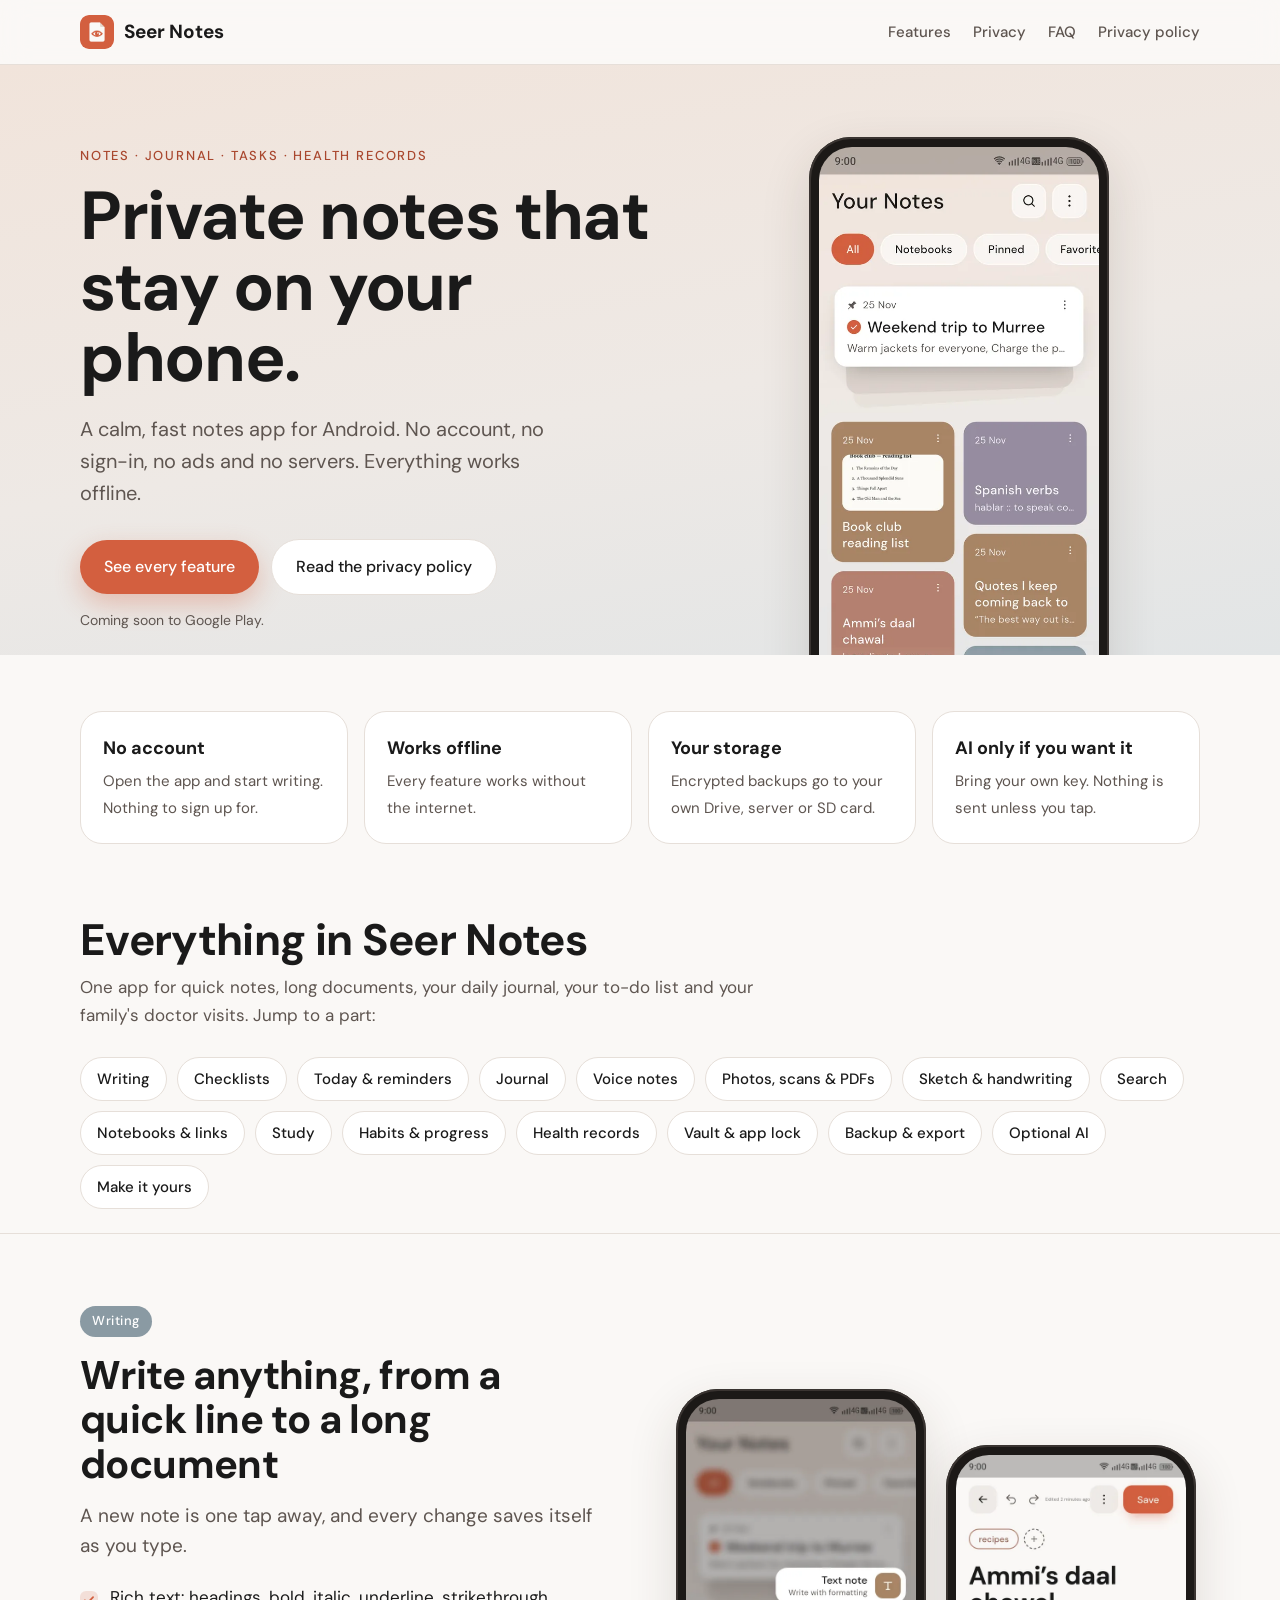
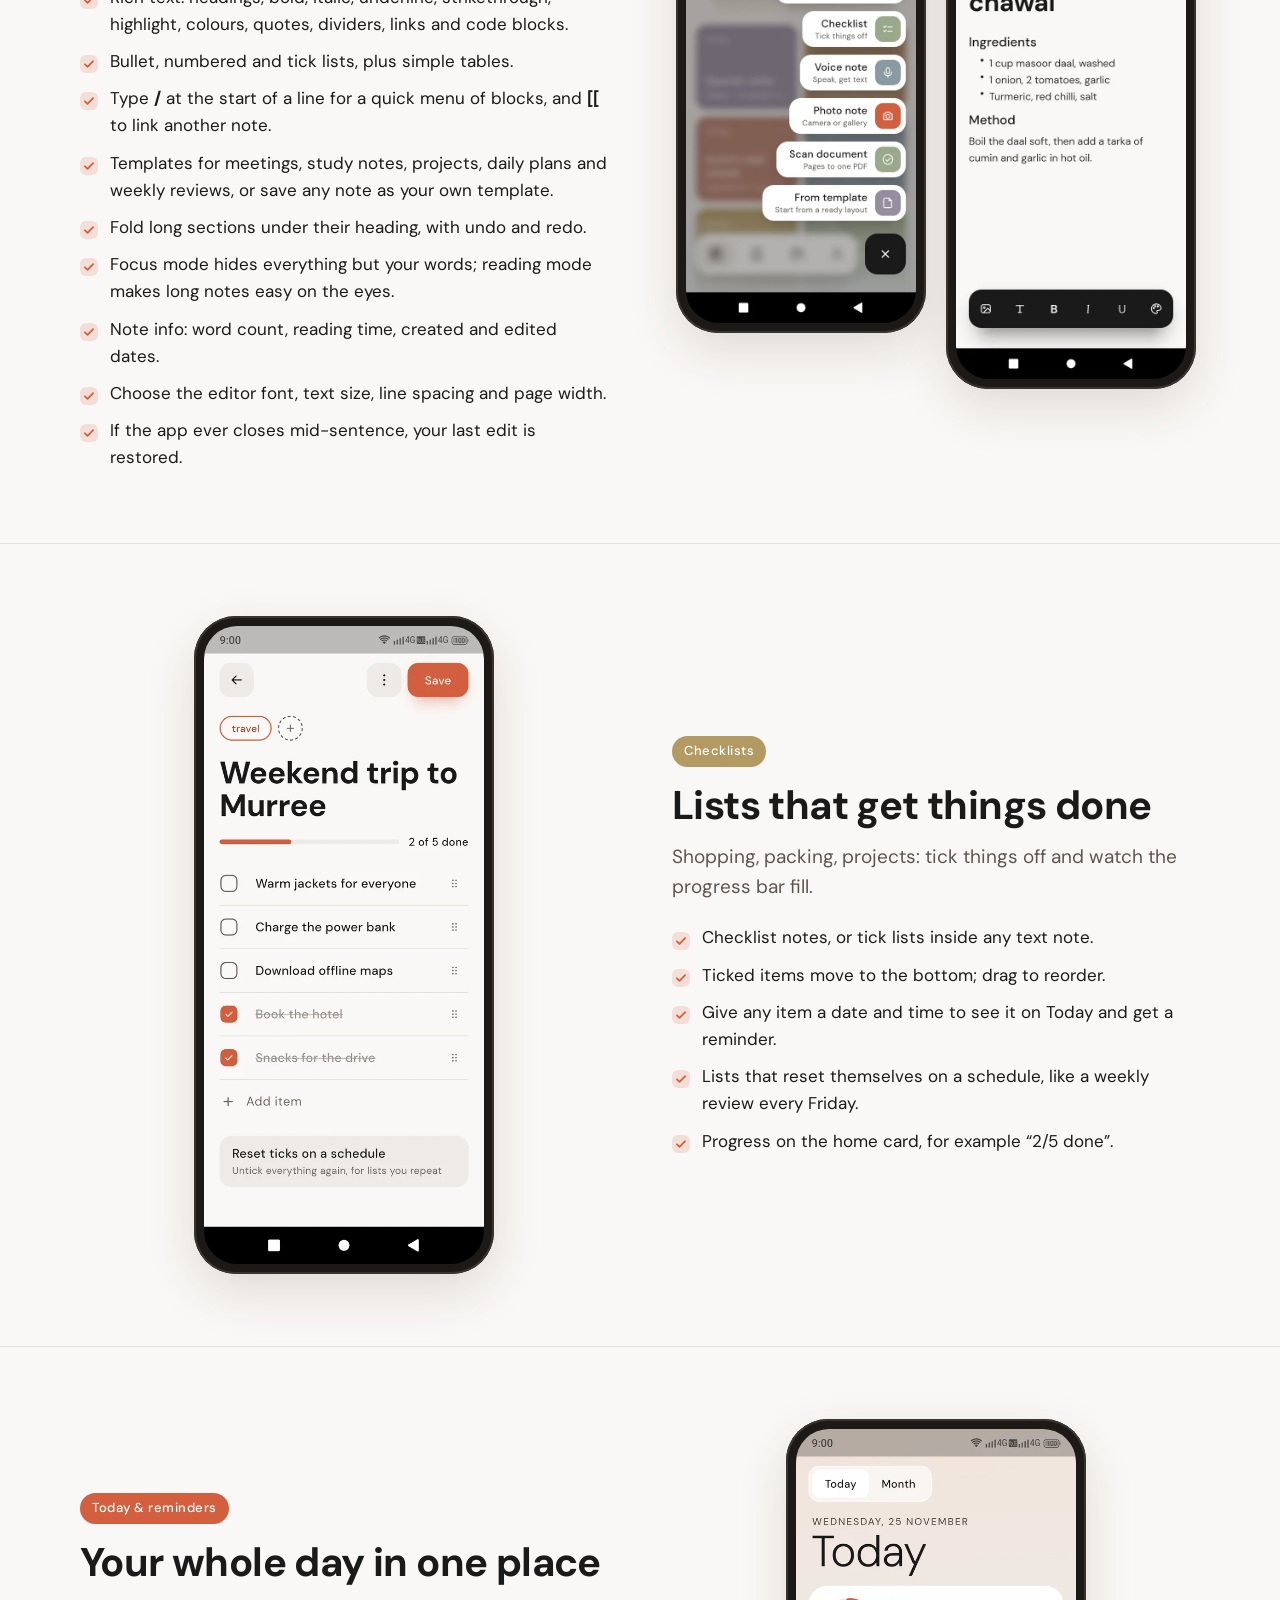
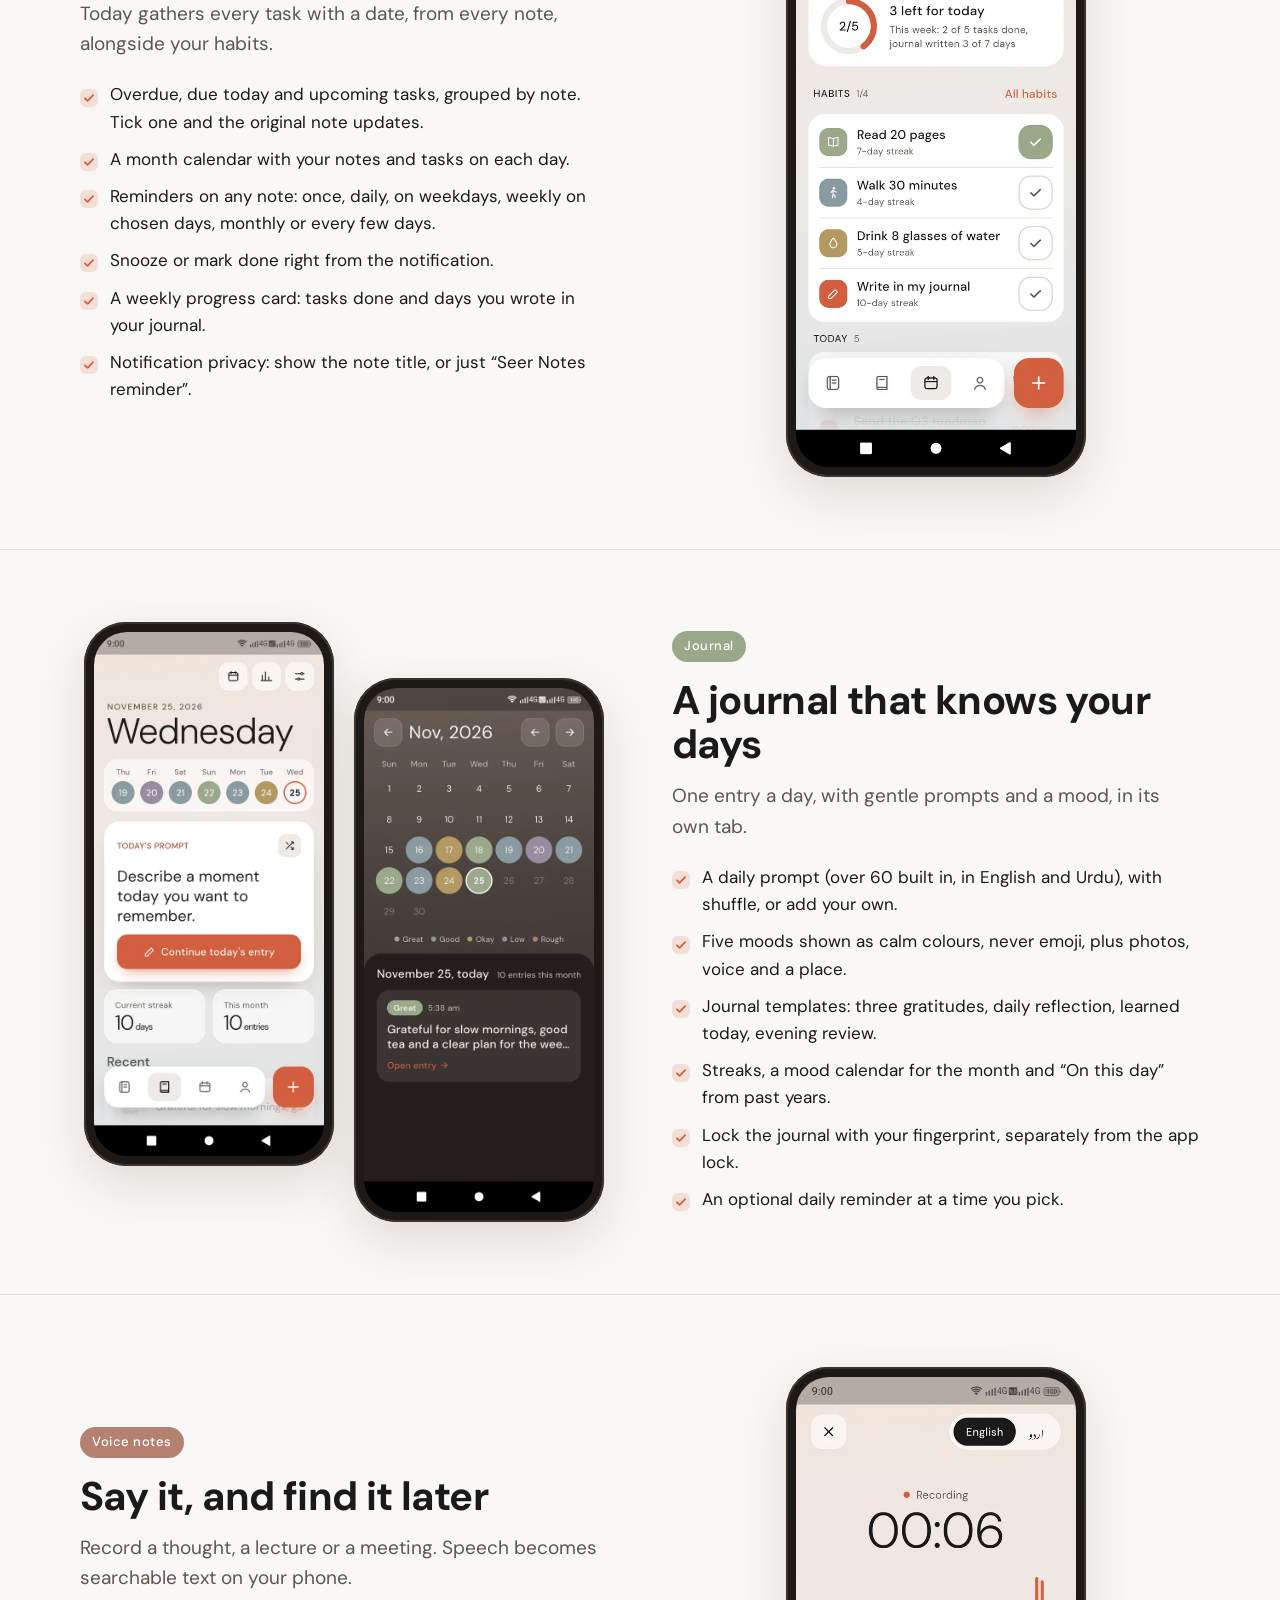
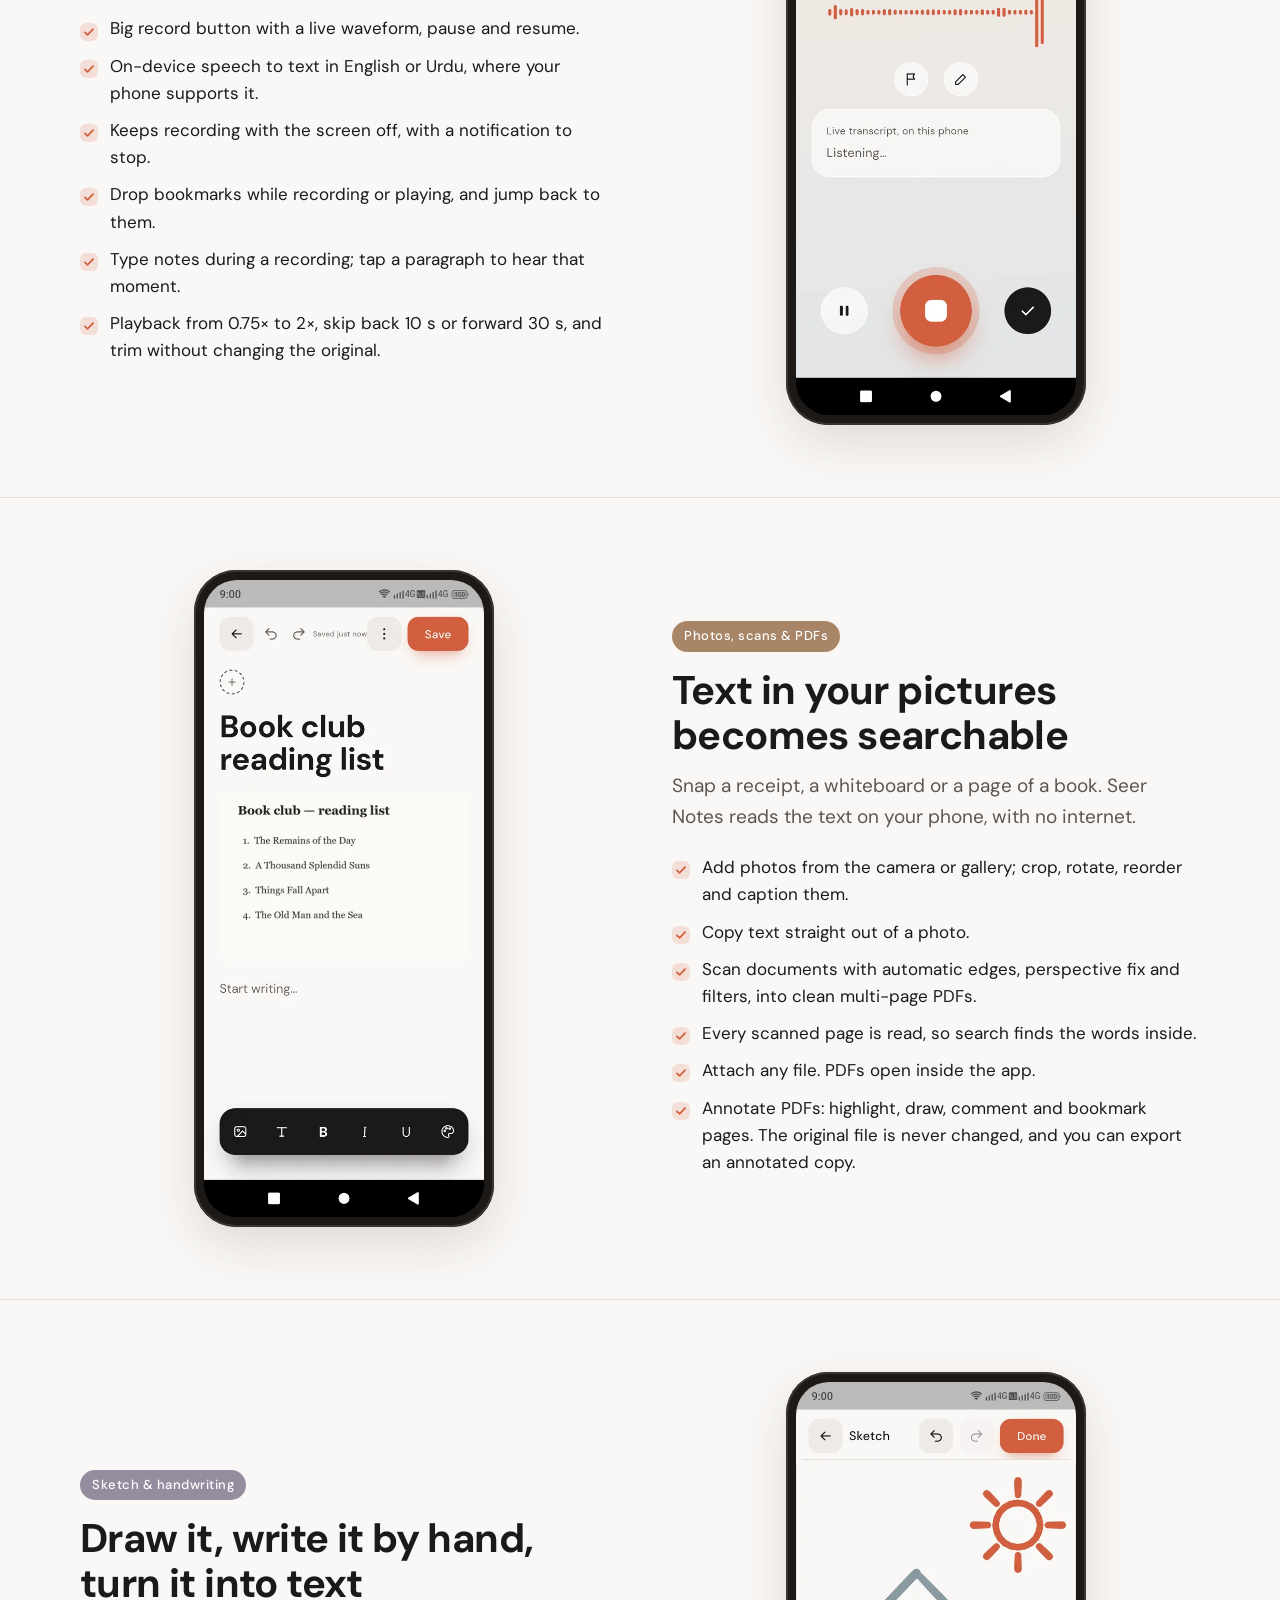
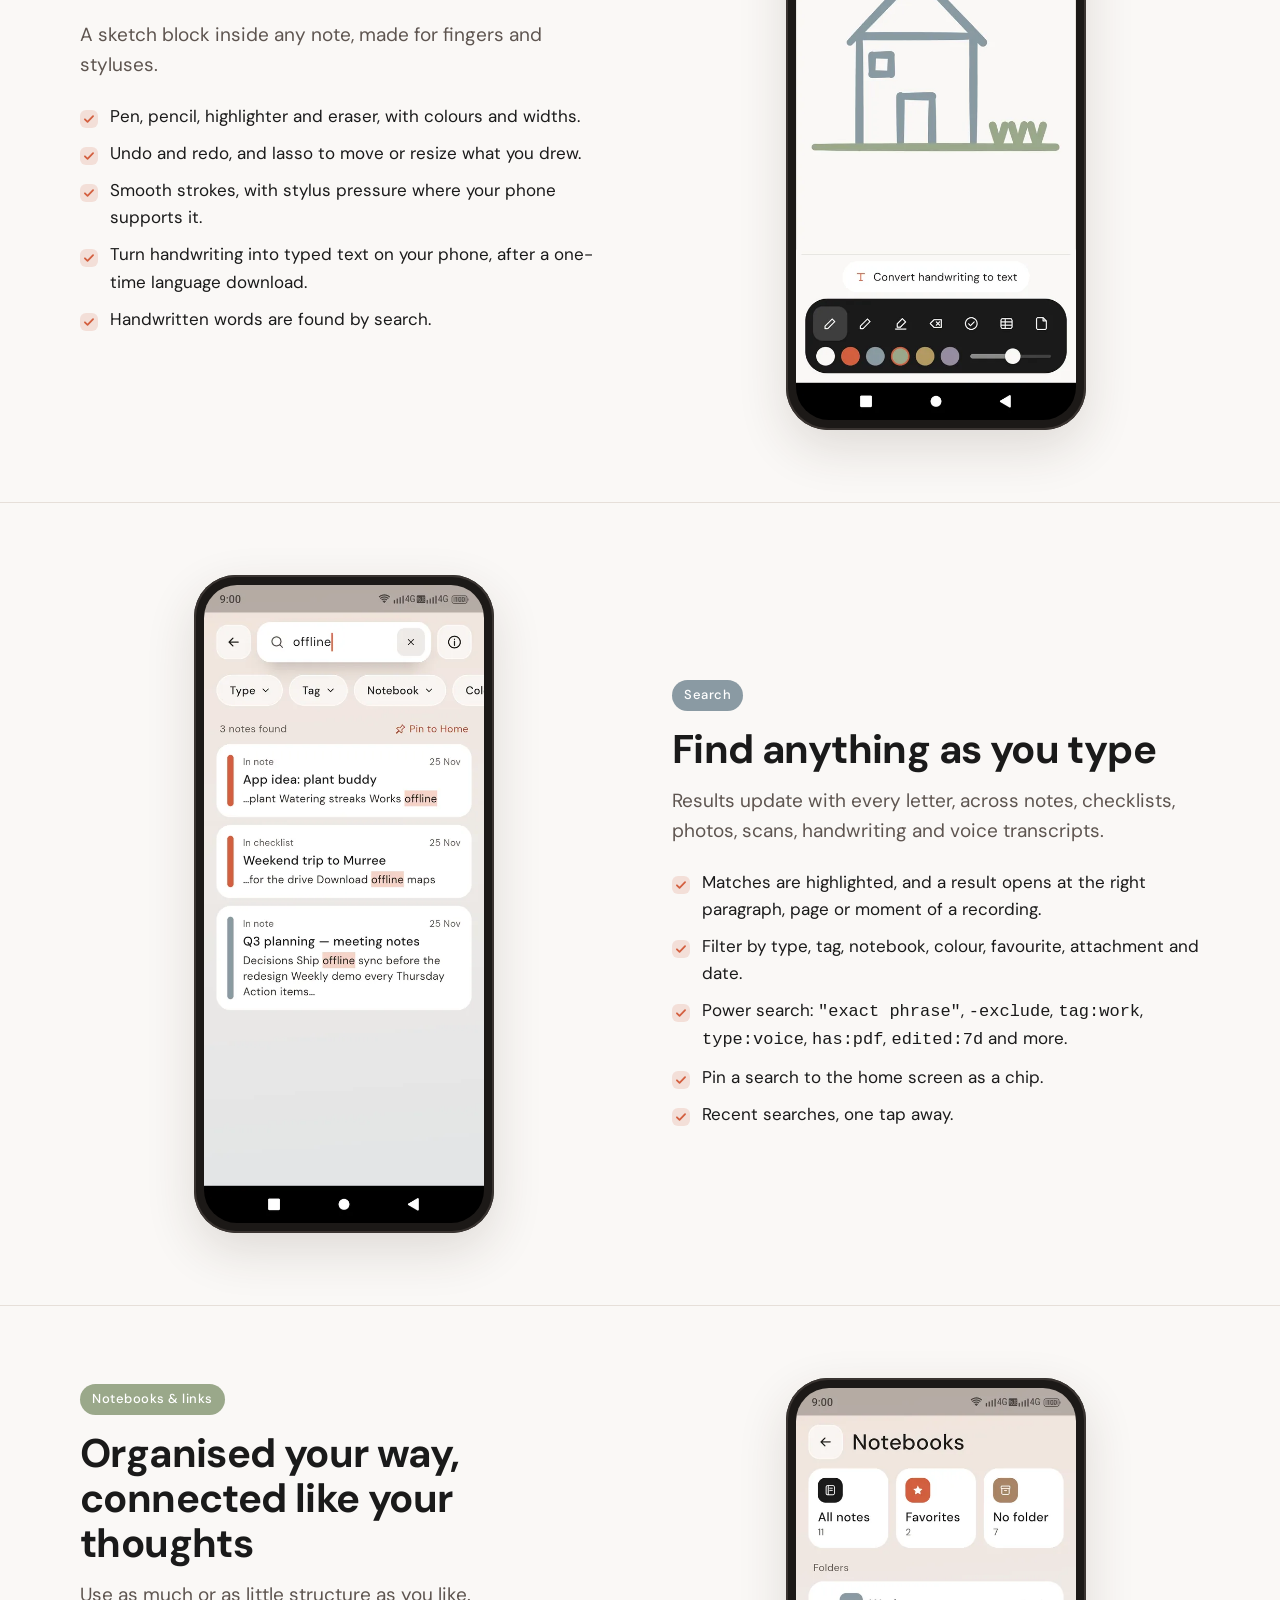
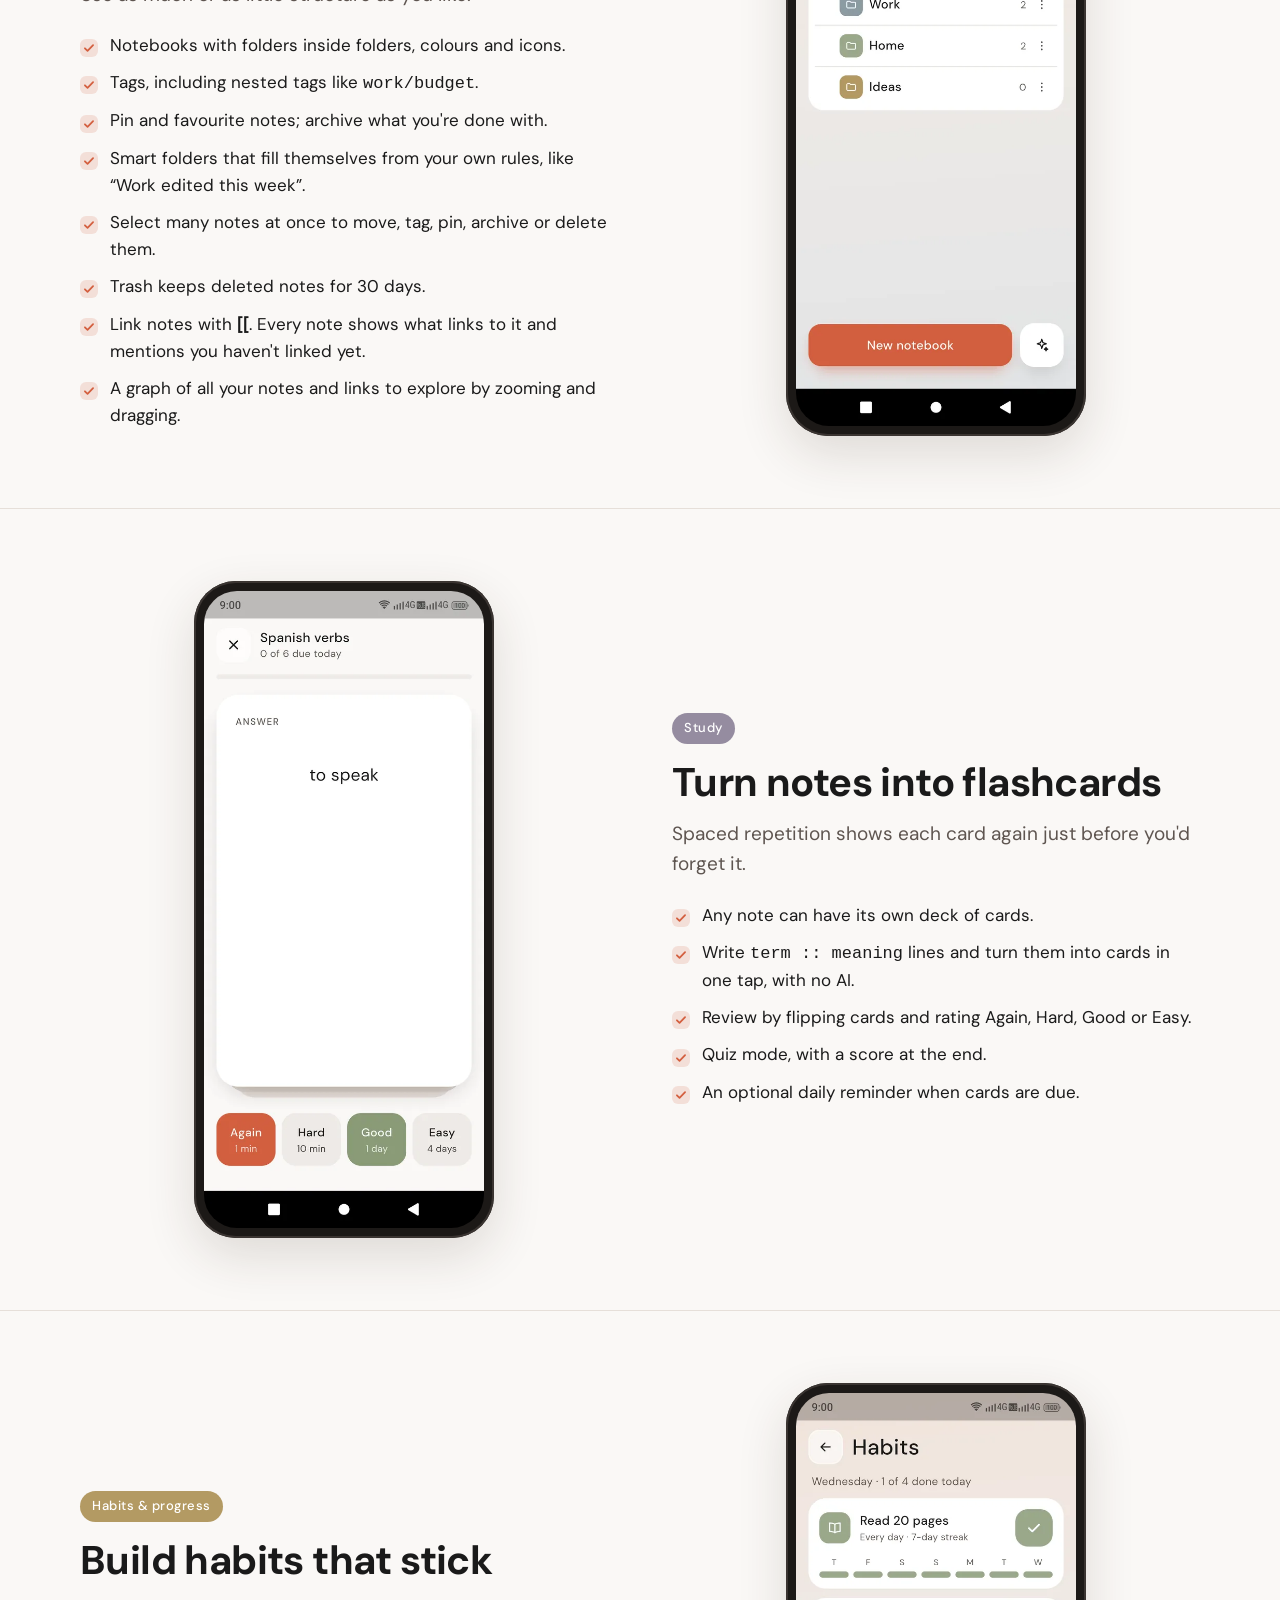
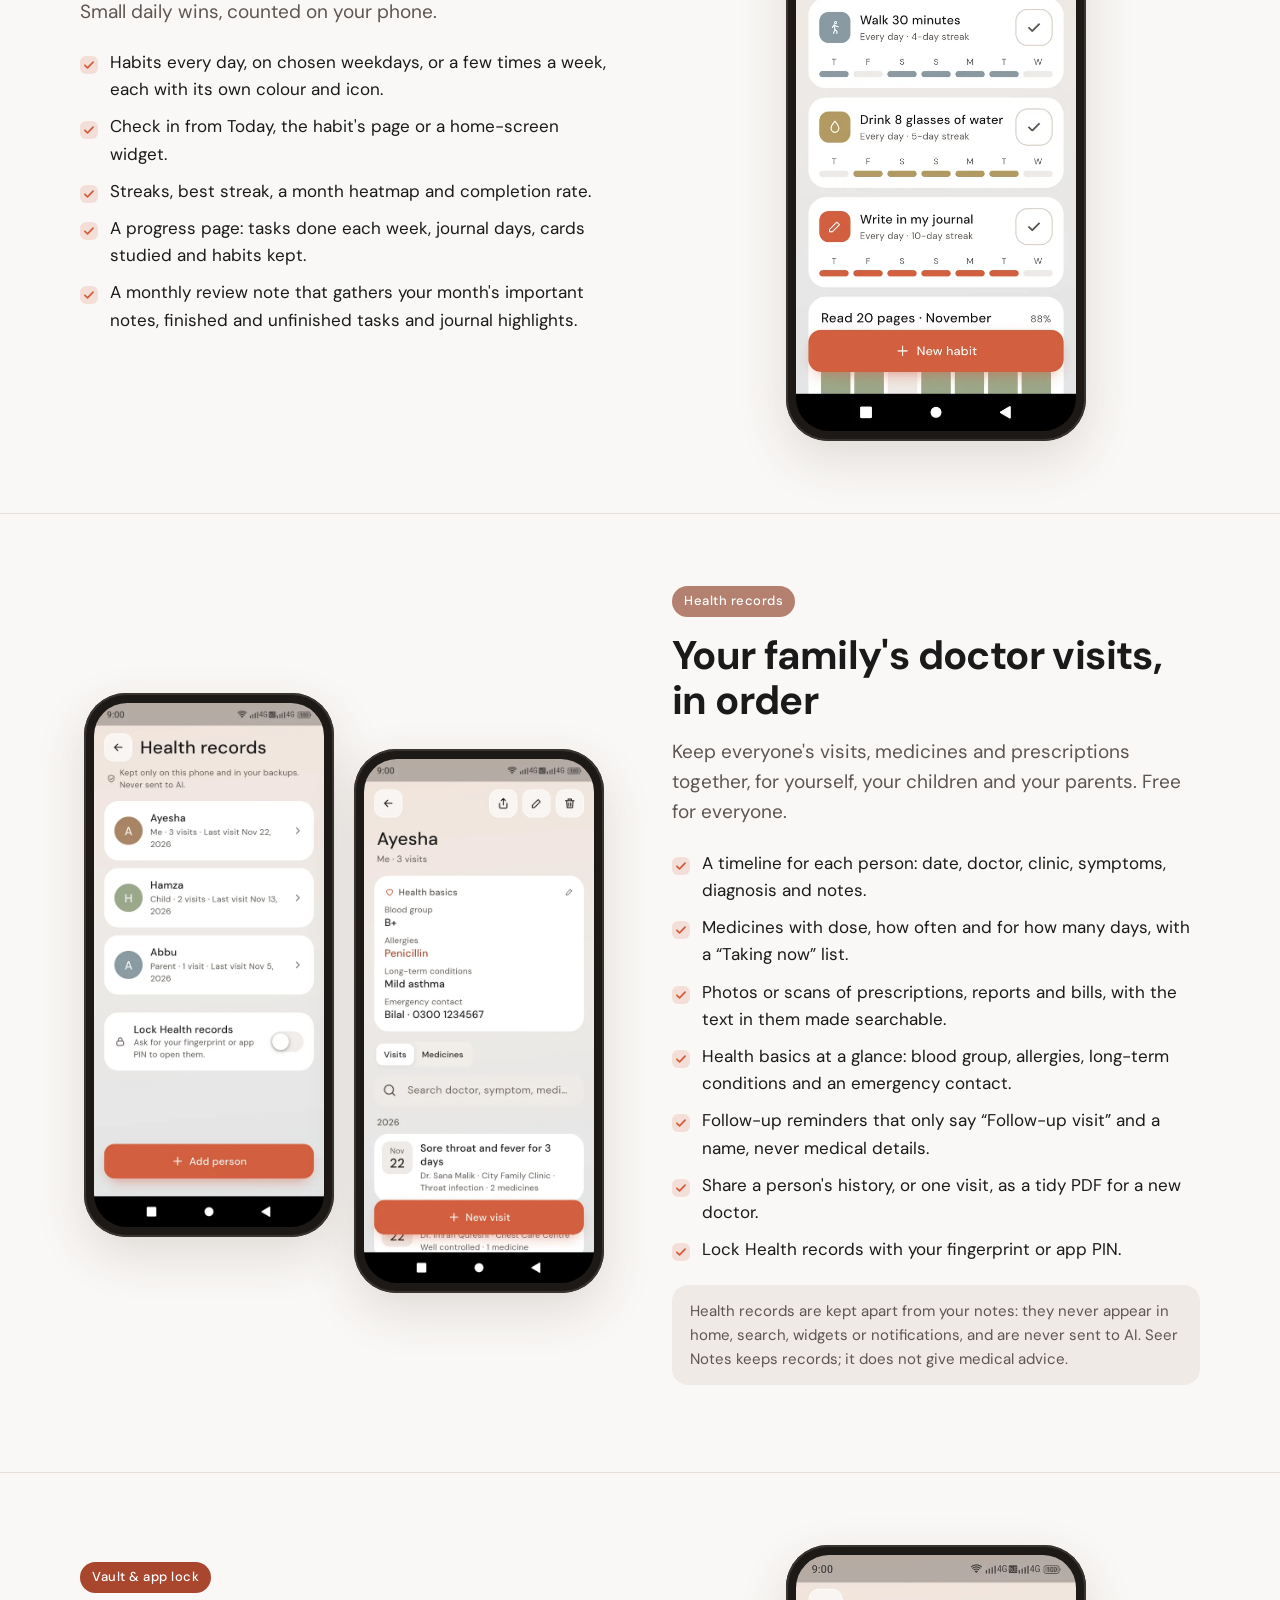
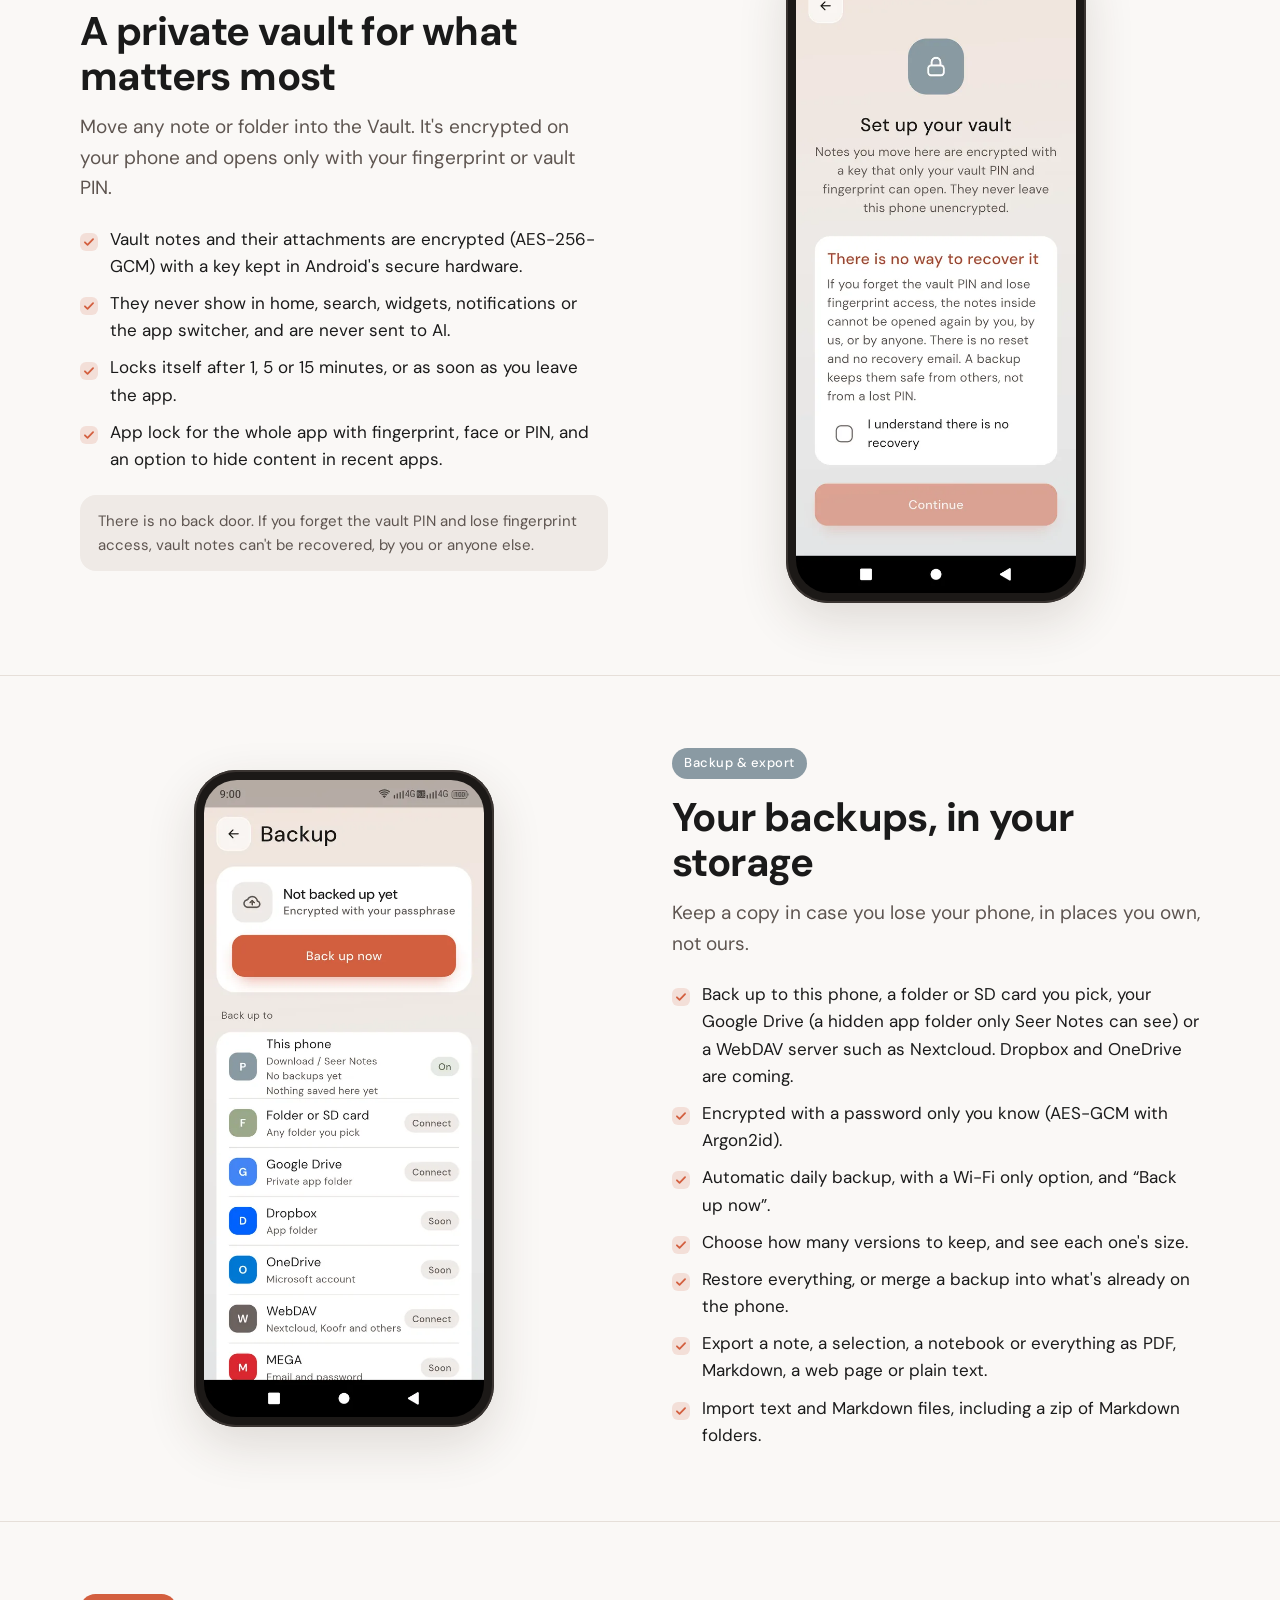
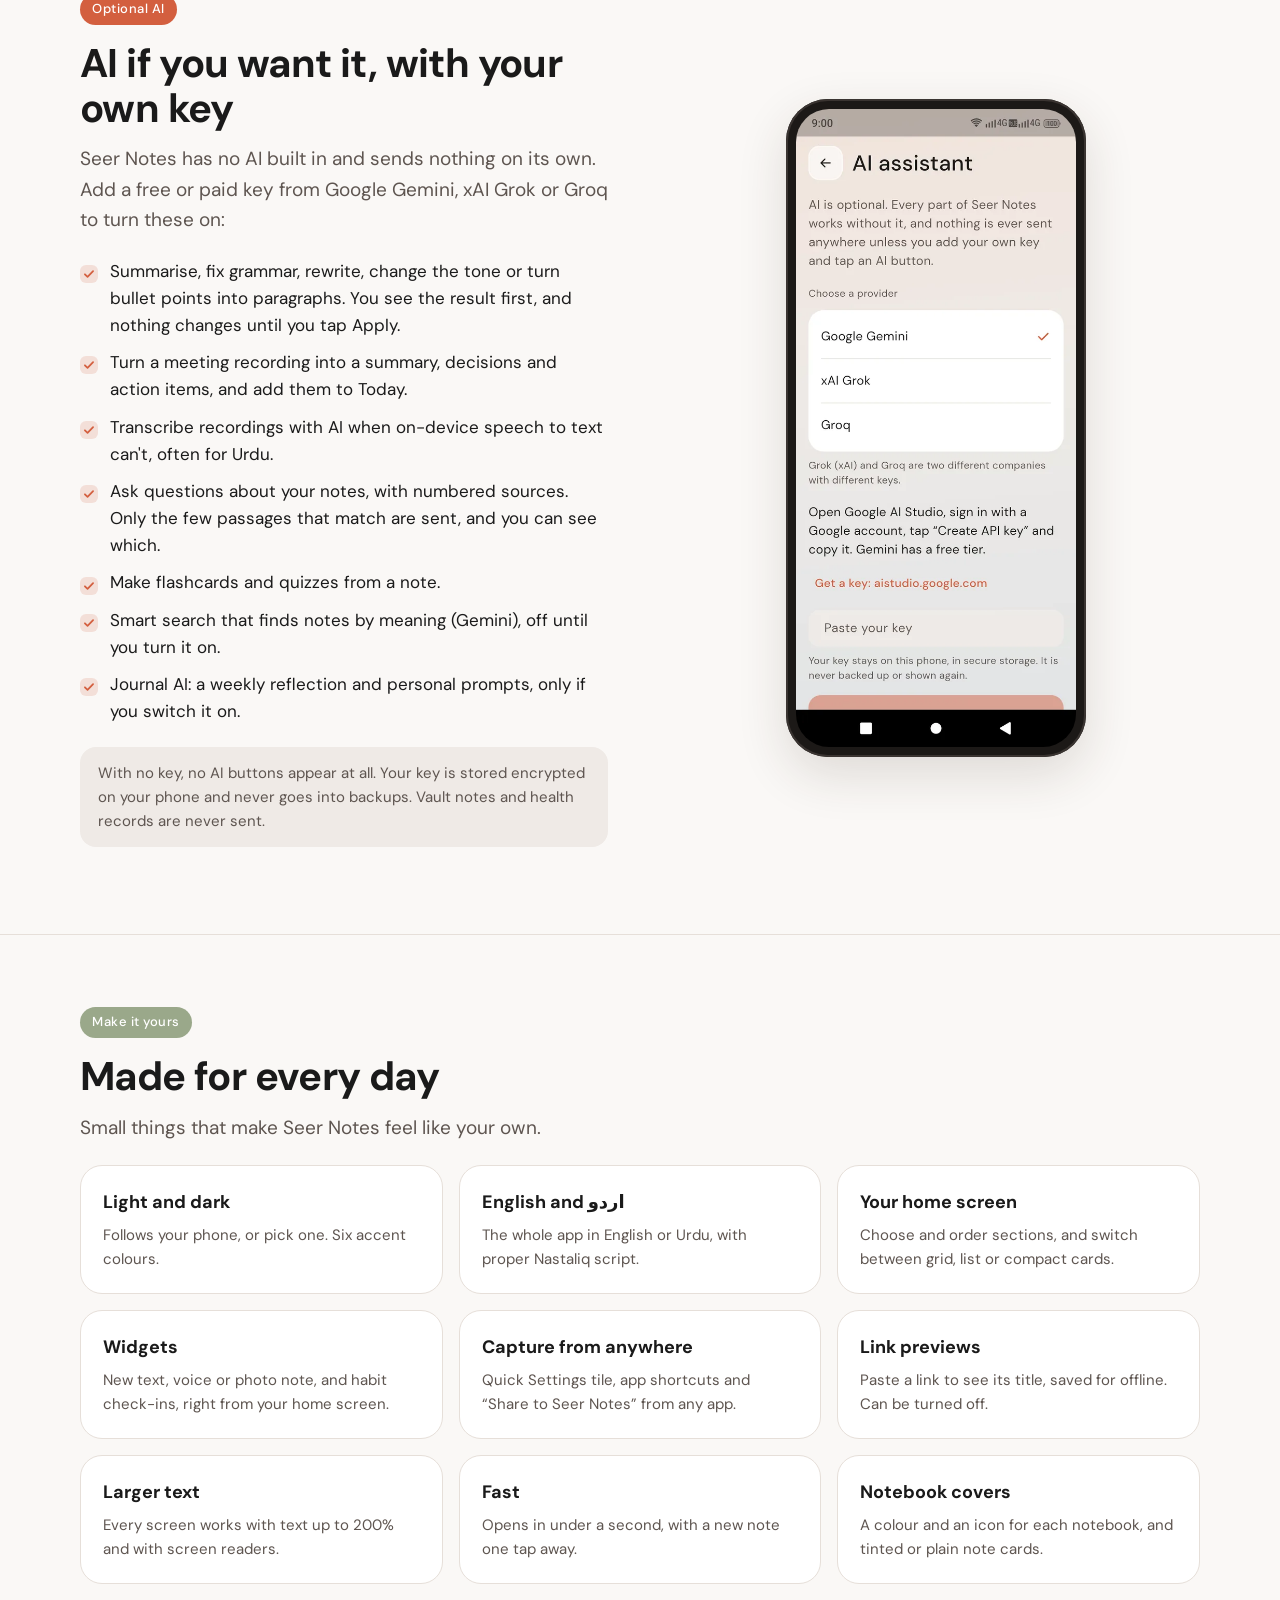
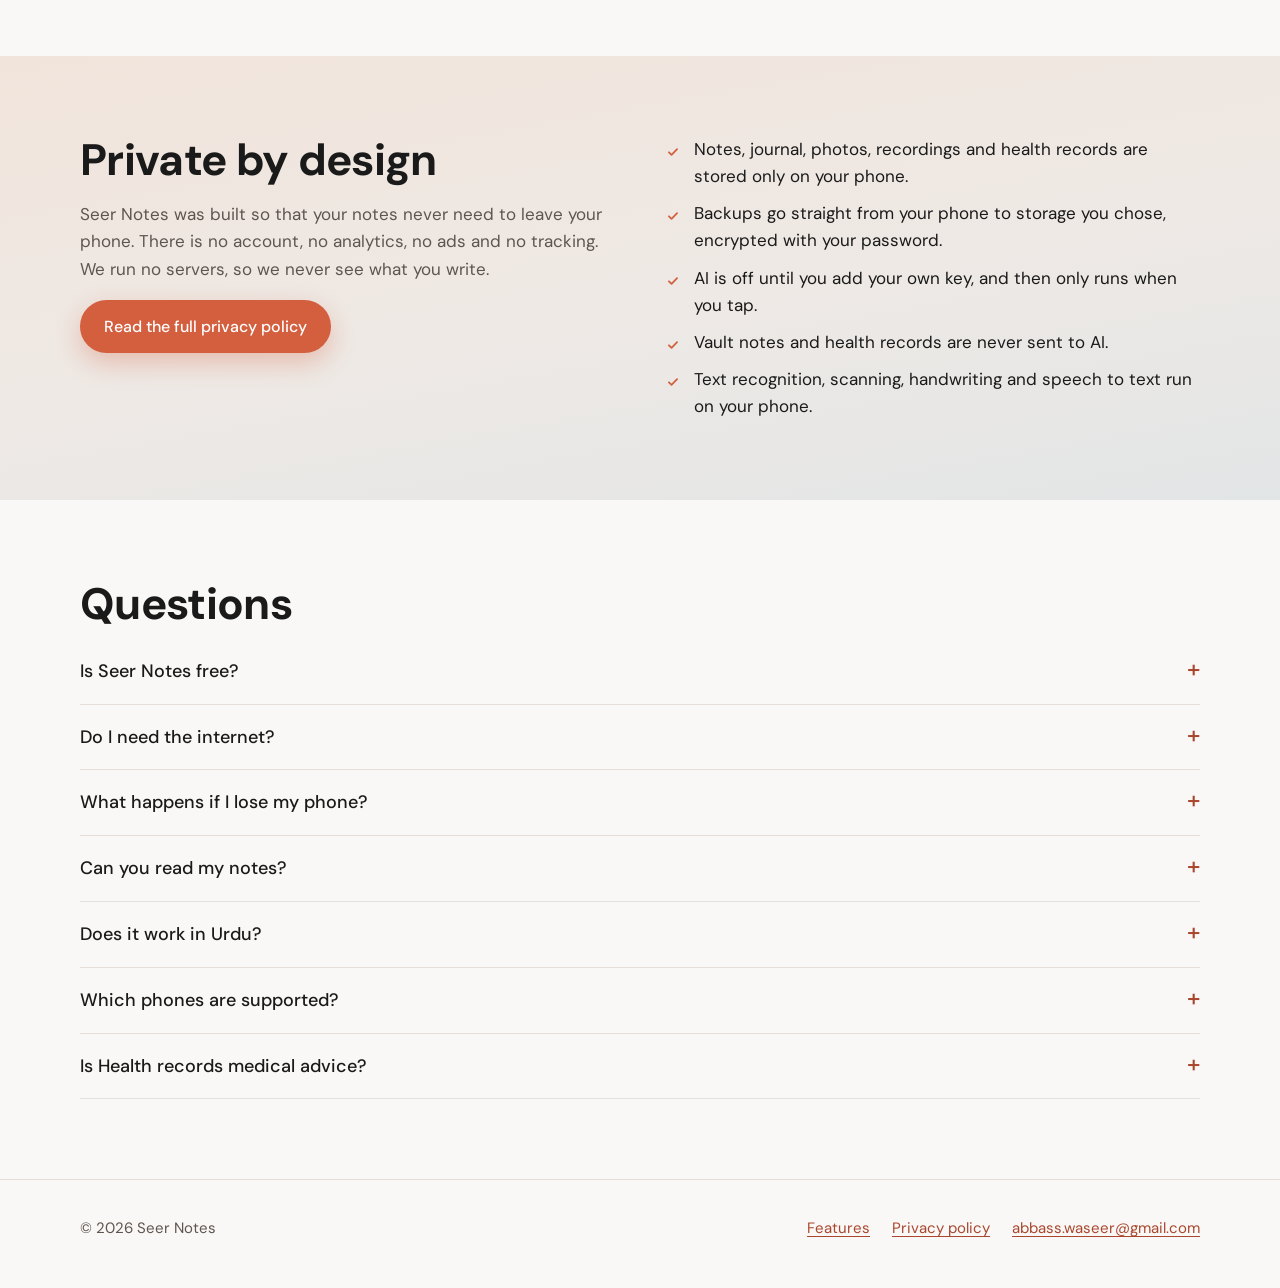
==== index.html @ c06ffe9f "Seer Notes website and privacy policy Co-Authored-By: Claude Opus 5.5 <noreply@anthropic.com>" ====
<!doctype html>
<html lang="en">
<head>
<meta charset="utf-8">
<meta name="viewport" content="width=device-width, initial-scale=1">
<title>Seer Notes: private notes, journal and checklists that stay on your phone</title>
<meta name="description" content="Seer Notes is a fast, private notes and journal app for Android. No account, works offline, encrypted backups to your own storage, and optional AI with your own key.">
<meta name="theme-color" content="#D35F3F">
<meta property="og:title" content="Seer Notes: private notes that stay on your phone">
<meta property="og:description" content="Notes, journal, checklists, voice, scans, habits and family health records. No account. Works offline.">
<meta property="og:image" content="img/feature-graphic.png">
<link rel="icon" href="img/icon.png">
<link rel="stylesheet" href="style.css">
</head>
<body>
<a class="skip" href="#main">Skip to content</a>

<header class="top">
  <div class="wrap">
    <a class="brand" href="./"><img src="img/icon.png" alt="" width="34" height="34">Seer Notes</a>
    <nav aria-label="Main">
      <a href="#features">Features</a>
      <a href="#privacy">Privacy</a>
      <a href="#faq">FAQ</a>
      <a class="keep" href="privacy.html">Privacy policy</a>
    </nav>
  </div>
</header>

<main id="main">

<section class="hero">
  <div class="wrap">
    <div>
      <p class="eyebrow">Notes · Journal · Tasks · Health records</p>
      <h1>Private notes that stay on your phone.</h1>
      <p class="lead">A calm, fast notes app for Android. No account, no sign-in, no ads and no servers. Everything works offline.</p>
      <div class="cta">
        <a class="btn" href="#features">See every feature</a>
        <a class="btn ghost" href="privacy.html">Read the privacy policy</a>
      </div>
      <p class="soon">Coming soon to Google Play.</p>
    </div>
    <div class="phone"><img src="img/home.webp" alt="The Seer Notes home screen with a pinned trip checklist, a photo note and colourful note cards" width="540" height="1230"></div>
  </div>
</section>

<section class="promises" aria-label="What Seer Notes promises">
  <div class="wrap">
    <ul>
      <li><b>No account</b><span>Open the app and start writing. Nothing to sign up for.</span></li>
      <li><b>Works offline</b><span>Every feature works without the internet.</span></li>
      <li><b>Your storage</b><span>Encrypted backups go to your own Drive, server or SD card.</span></li>
      <li><b>AI only if you want it</b><span>Bring your own key. Nothing is sent unless you tap.</span></li>
    </ul>
  </div>
</section>

<section class="index" id="features">
  <div class="wrap">
    <h2>Everything in Seer Notes</h2>
    <p class="sub">One app for quick notes, long documents, your daily journal, your to-do list and your family's doctor visits. Jump to a part:</p>
    <nav class="chips" aria-label="Features">
      <a href="#write">Writing</a>
      <a href="#checklists">Checklists</a>
      <a href="#today">Today &amp; reminders</a>
      <a href="#journal">Journal</a>
      <a href="#voice">Voice notes</a>
      <a href="#photos">Photos, scans &amp; PDFs</a>
      <a href="#sketch">Sketch &amp; handwriting</a>
      <a href="#search">Search</a>
      <a href="#organize">Notebooks &amp; links</a>
      <a href="#study">Study</a>
      <a href="#habits">Habits &amp; progress</a>
      <a href="#health">Health records</a>
      <a href="#vault">Vault &amp; app lock</a>
      <a href="#backup">Backup &amp; export</a>
      <a href="#ai">Optional AI</a>
      <a href="#yours">Make it yours</a>
    </nav>
  </div>
</section>

<!-- Writing -->
<section class="feature" id="write">
  <div class="wrap">
    <div class="text">
      <span class="tag" style="background:var(--slate)">Writing</span>
      <h2>Write anything, from a quick line to a long document</h2>
      <p class="intro">A new note is one tap away, and every change saves itself as you type.</p>
      <ul class="ticks">
        <li>Rich text: headings, bold, italic, underline, strikethrough, highlight, colours, quotes, dividers, links and code blocks.</li>
        <li>Bullet, numbered and tick lists, plus simple tables.</li>
        <li>Type <b>/</b> at the start of a line for a quick menu of blocks, and <b>[[</b> to link another note.</li>
        <li>Templates for meetings, study notes, projects, daily plans and weekly reviews, or save any note as your own template.</li>
        <li>Fold long sections under their heading, with undo and redo.</li>
        <li>Focus mode hides everything but your words; reading mode makes long notes easy on the eyes.</li>
        <li>Note info: word count, reading time, created and edited dates.</li>
        <li>Choose the editor font, text size, line spacing and page width.</li>
        <li>If the app ever closes mid-sentence, your last edit is restored.</li>
      </ul>
    </div>
    <div class="shots">
      <div class="phone sm"><img src="img/menu.webp" alt="The new-note menu: text note, checklist, voice note, photo note, scan document and from template" loading="lazy" width="540" height="1230"></div>
      <div class="phone sm"><img src="img/note.webp" alt="A recipe note with headings, a bullet list and the floating formatting toolbar" loading="lazy" width="540" height="1230"></div>
    </div>
  </div>
</section>

<!-- Checklists -->
<section class="feature flip" id="checklists">
  <div class="wrap">
    <div class="text">
      <span class="tag" style="background:var(--ochre)">Checklists</span>
      <h2>Lists that get things done</h2>
      <p class="intro">Shopping, packing, projects: tick things off and watch the progress bar fill.</p>
      <ul class="ticks">
        <li>Checklist notes, or tick lists inside any text note.</li>
        <li>Ticked items move to the bottom; drag to reorder.</li>
        <li>Give any item a date and time to see it on Today and get a reminder.</li>
        <li>Lists that reset themselves on a schedule, like a weekly review every Friday.</li>
        <li>Progress on the home card, for example “2/5 done”.</li>
      </ul>
    </div>
    <div class="shots"><div class="phone"><img src="img/checklist.webp" alt="A packing checklist for a weekend trip, two of five items done" loading="lazy" width="540" height="1230"></div></div>
  </div>
</section>

<!-- Today -->
<section class="feature" id="today">
  <div class="wrap">
    <div class="text">
      <span class="tag" style="background:var(--terracotta)">Today &amp; reminders</span>
      <h2>Your whole day in one place</h2>
      <p class="intro">Today gathers every task with a date, from every note, alongside your habits.</p>
      <ul class="ticks">
        <li>Overdue, due today and upcoming tasks, grouped by note. Tick one and the original note updates.</li>
        <li>A month calendar with your notes and tasks on each day.</li>
        <li>Reminders on any note: once, daily, on weekdays, weekly on chosen days, monthly or every few days.</li>
        <li>Snooze or mark done right from the notification.</li>
        <li>A weekly progress card: tasks done and days you wrote in your journal.</li>
        <li>Notification privacy: show the note title, or just “Seer Notes reminder”.</li>
      </ul>
    </div>
    <div class="shots"><div class="phone"><img src="img/today.webp" alt="The Today screen with tasks left for today and four habits with streaks" loading="lazy" width="540" height="1230"></div></div>
  </div>
</section>

<!-- Journal -->
<section class="feature flip" id="journal">
  <div class="wrap">
    <div class="text">
      <span class="tag" style="background:var(--sage)">Journal</span>
      <h2>A journal that knows your days</h2>
      <p class="intro">One entry a day, with gentle prompts and a mood, in its own tab.</p>
      <ul class="ticks">
        <li>A daily prompt (over 60 built in, in English and Urdu), with shuffle, or add your own.</li>
        <li>Five moods shown as calm colours, never emoji, plus photos, voice and a place.</li>
        <li>Journal templates: three gratitudes, daily reflection, learned today, evening review.</li>
        <li>Streaks, a mood calendar for the month and “On this day” from past years.</li>
        <li>Lock the journal with your fingerprint, separately from the app lock.</li>
        <li>An optional daily reminder at a time you pick.</li>
      </ul>
    </div>
    <div class="shots">
      <div class="phone sm"><img src="img/journal.webp" alt="The journal home with today's prompt, a week of mood colours and a 10-day streak" loading="lazy" width="540" height="1230"></div>
      <div class="phone sm"><img src="img/journal-month.webp" alt="A month calendar in dark theme with each day coloured by mood" loading="lazy" width="540" height="1230"></div>
    </div>
  </div>
</section>

<!-- Voice -->
<section class="feature" id="voice">
  <div class="wrap">
    <div class="text">
      <span class="tag" style="background:var(--rose)">Voice notes</span>
      <h2>Say it, and find it later</h2>
      <p class="intro">Record a thought, a lecture or a meeting. Speech becomes searchable text on your phone.</p>
      <ul class="ticks">
        <li>Big record button with a live waveform, pause and resume.</li>
        <li>On-device speech to text in English or Urdu, where your phone supports it.</li>
        <li>Keeps recording with the screen off, with a notification to stop.</li>
        <li>Drop bookmarks while recording or playing, and jump back to them.</li>
        <li>Type notes during a recording; tap a paragraph to hear that moment.</li>
        <li>Playback from 0.75× to 2×, skip back 10 s or forward 30 s, and trim without changing the original.</li>
      </ul>
    </div>
    <div class="shots"><div class="phone"><img src="img/voice.webp" alt="The voice recorder with a timer, live waveform, bookmark button and live transcript" loading="lazy" width="540" height="1230"></div></div>
  </div>
</section>

<!-- Photos, scans, PDFs -->
<section class="feature flip" id="photos">
  <div class="wrap">
    <div class="text">
      <span class="tag" style="background:var(--tan)">Photos, scans &amp; PDFs</span>
      <h2>Text in your pictures becomes searchable</h2>
      <p class="intro">Snap a receipt, a whiteboard or a page of a book. Seer Notes reads the text on your phone, with no internet.</p>
      <ul class="ticks">
        <li>Add photos from the camera or gallery; crop, rotate, reorder and caption them.</li>
        <li>Copy text straight out of a photo.</li>
        <li>Scan documents with automatic edges, perspective fix and filters, into clean multi-page PDFs.</li>
        <li>Every scanned page is read, so search finds the words inside.</li>
        <li>Attach any file. PDFs open inside the app.</li>
        <li>Annotate PDFs: highlight, draw, comment and bookmark pages. The original file is never changed, and you can export an annotated copy.</li>
      </ul>
    </div>
    <div class="shots"><div class="phone"><img src="img/photo.webp" alt="A photo note of a printed book club reading list" loading="lazy" width="540" height="1230"></div></div>
  </div>
</section>

<!-- Sketch -->
<section class="feature" id="sketch">
  <div class="wrap">
    <div class="text">
      <span class="tag" style="background:var(--mist)">Sketch &amp; handwriting</span>
      <h2>Draw it, write it by hand, turn it into text</h2>
      <p class="intro">A sketch block inside any note, made for fingers and styluses.</p>
      <ul class="ticks">
        <li>Pen, pencil, highlighter and eraser, with colours and widths.</li>
        <li>Undo and redo, and lasso to move or resize what you drew.</li>
        <li>Smooth strokes, with stylus pressure where your phone supports it.</li>
        <li>Turn handwriting into typed text on your phone, after a one-time language download.</li>
        <li>Handwritten words are found by search.</li>
      </ul>
    </div>
    <div class="shots"><div class="phone"><img src="img/sketch.webp" alt="A sketch of a house and the sun, with pen tools and colours below" loading="lazy" width="540" height="1230"></div></div>
  </div>
</section>

<!-- Search -->
<section class="feature flip" id="search">
  <div class="wrap">
    <div class="text">
      <span class="tag" style="background:var(--slate)">Search</span>
      <h2>Find anything as you type</h2>
      <p class="intro">Results update with every letter, across notes, checklists, photos, scans, handwriting and voice transcripts.</p>
      <ul class="ticks">
        <li>Matches are highlighted, and a result opens at the right paragraph, page or moment of a recording.</li>
        <li>Filter by type, tag, notebook, colour, favourite, attachment and date.</li>
        <li>Power search: <code>"exact phrase"</code>, <code>-exclude</code>, <code>tag:work</code>, <code>type:voice</code>, <code>has:pdf</code>, <code>edited:7d</code> and more.</li>
        <li>Pin a search to the home screen as a chip.</li>
        <li>Recent searches, one tap away.</li>
      </ul>
    </div>
    <div class="shots"><div class="phone"><img src="img/search.webp" alt="Search results for the word offline, highlighted in three notes" loading="lazy" width="540" height="1230"></div></div>
  </div>
</section>

<!-- Organize -->
<section class="feature" id="organize">
  <div class="wrap">
    <div class="text">
      <span class="tag" style="background:var(--sage)">Notebooks &amp; links</span>
      <h2>Organised your way, connected like your thoughts</h2>
      <p class="intro">Use as much or as little structure as you like.</p>
      <ul class="ticks">
        <li>Notebooks with folders inside folders, colours and icons.</li>
        <li>Tags, including nested tags like <code>work/budget</code>.</li>
        <li>Pin and favourite notes; archive what you're done with.</li>
        <li>Smart folders that fill themselves from your own rules, like “Work edited this week”.</li>
        <li>Select many notes at once to move, tag, pin, archive or delete them.</li>
        <li>Trash keeps deleted notes for 30 days.</li>
        <li>Link notes with <b>[[</b>. Every note shows what links to it and mentions you haven't linked yet.</li>
        <li>A graph of all your notes and links to explore by zooming and dragging.</li>
      </ul>
    </div>
    <div class="shots"><div class="phone"><img src="img/notebooks.webp" alt="The Notebooks screen with All notes, Favorites and the Work, Home and Ideas folders" loading="lazy" width="540" height="1230"></div></div>
  </div>
</section>

<!-- Study -->
<section class="feature flip" id="study">
  <div class="wrap">
    <div class="text">
      <span class="tag" style="background:var(--mist)">Study</span>
      <h2>Turn notes into flashcards</h2>
      <p class="intro">Spaced repetition shows each card again just before you'd forget it.</p>
      <ul class="ticks">
        <li>Any note can have its own deck of cards.</li>
        <li>Write <code>term :: meaning</code> lines and turn them into cards in one tap, with no AI.</li>
        <li>Review by flipping cards and rating Again, Hard, Good or Easy.</li>
        <li>Quiz mode, with a score at the end.</li>
        <li>An optional daily reminder when cards are due.</li>
      </ul>
    </div>
    <div class="shots"><div class="phone"><img src="img/study.webp" alt="A flashcard review showing the answer and four rating buttons" loading="lazy" width="540" height="1230"></div></div>
  </div>
</section>

<!-- Habits -->
<section class="feature" id="habits">
  <div class="wrap">
    <div class="text">
      <span class="tag" style="background:var(--ochre)">Habits &amp; progress</span>
      <h2>Build habits that stick</h2>
      <p class="intro">Small daily wins, counted on your phone.</p>
      <ul class="ticks">
        <li>Habits every day, on chosen weekdays, or a few times a week, each with its own colour and icon.</li>
        <li>Check in from Today, the habit's page or a home-screen widget.</li>
        <li>Streaks, best streak, a month heatmap and completion rate.</li>
        <li>A progress page: tasks done each week, journal days, cards studied and habits kept.</li>
        <li>A monthly review note that gathers your month's important notes, finished and unfinished tasks and journal highlights.</li>
      </ul>
    </div>
    <div class="shots"><div class="phone"><img src="img/habits.webp" alt="Four habits with streaks and a week of check-ins each" loading="lazy" width="540" height="1230"></div></div>
  </div>
</section>

<!-- Health -->
<section class="feature flip" id="health">
  <div class="wrap">
    <div class="text">
      <span class="tag" style="background:var(--rose)">Health records</span>
      <h2>Your family's doctor visits, in order</h2>
      <p class="intro">Keep everyone's visits, medicines and prescriptions together, for yourself, your children and your parents. Free for everyone.</p>
      <ul class="ticks">
        <li>A timeline for each person: date, doctor, clinic, symptoms, diagnosis and notes.</li>
        <li>Medicines with dose, how often and for how many days, with a “Taking now” list.</li>
        <li>Photos or scans of prescriptions, reports and bills, with the text in them made searchable.</li>
        <li>Health basics at a glance: blood group, allergies, long-term conditions and an emergency contact.</li>
        <li>Follow-up reminders that only say “Follow-up visit” and a name, never medical details.</li>
        <li>Share a person's history, or one visit, as a tidy PDF for a new doctor.</li>
        <li>Lock Health records with your fingerprint or app PIN.</li>
      </ul>
      <p class="note">Health records are kept apart from your notes: they never appear in home, search, widgets or notifications, and are never sent to AI. Seer Notes keeps records; it does not give medical advice.</p>
    </div>
    <div class="shots">
      <div class="phone sm"><img src="img/health-people.webp" alt="Health records listing three family members with their visit counts" loading="lazy" width="540" height="1230"></div>
      <div class="phone sm"><img src="img/health.webp" alt="A person's health page with blood group, allergies and their latest visit" loading="lazy" width="540" height="1230"></div>
    </div>
  </div>
</section>

<!-- Vault -->
<section class="feature" id="vault">
  <div class="wrap">
    <div class="text">
      <span class="tag" style="background:var(--clay)">Vault &amp; app lock</span>
      <h2>A private vault for what matters most</h2>
      <p class="intro">Move any note or folder into the Vault. It's encrypted on your phone and opens only with your fingerprint or vault PIN.</p>
      <ul class="ticks">
        <li>Vault notes and their attachments are encrypted (AES-256-GCM) with a key kept in Android's secure hardware.</li>
        <li>They never show in home, search, widgets, notifications or the app switcher, and are never sent to AI.</li>
        <li>Locks itself after 1, 5 or 15 minutes, or as soon as you leave the app.</li>
        <li>App lock for the whole app with fingerprint, face or PIN, and an option to hide content in recent apps.</li>
      </ul>
      <p class="note">There is no back door. If you forget the vault PIN and lose fingerprint access, vault notes can't be recovered, by you or anyone else.</p>
    </div>
    <div class="shots"><div class="phone"><img src="img/vault.webp" alt="Vault set-up explaining that there is no way to recover a forgotten PIN" loading="lazy" width="540" height="1230"></div></div>
  </div>
</section>

<!-- Backup -->
<section class="feature flip" id="backup">
  <div class="wrap">
    <div class="text">
      <span class="tag" style="background:var(--slate)">Backup &amp; export</span>
      <h2>Your backups, in your storage</h2>
      <p class="intro">Keep a copy in case you lose your phone, in places you own, not ours.</p>
      <ul class="ticks">
        <li>Back up to this phone, a folder or SD card you pick, your Google Drive (a hidden app folder only Seer Notes can see) or a WebDAV server such as Nextcloud. Dropbox and OneDrive are coming.</li>
        <li>Encrypted with a password only you know (AES-GCM with Argon2id).</li>
        <li>Automatic daily backup, with a Wi-Fi only option, and “Back up now”.</li>
        <li>Choose how many versions to keep, and see each one's size.</li>
        <li>Restore everything, or merge a backup into what's already on the phone.</li>
        <li>Export a note, a selection, a notebook or everything as PDF, Markdown, a web page or plain text.</li>
        <li>Import text and Markdown files, including a zip of Markdown folders.</li>
      </ul>
    </div>
    <div class="shots"><div class="phone"><img src="img/backup.webp" alt="Backup settings listing this phone, folder or SD card, Google Drive and WebDAV" loading="lazy" width="540" height="1230"></div></div>
  </div>
</section>

<!-- AI -->
<section class="feature" id="ai">
  <div class="wrap">
    <div class="text">
      <span class="tag" style="background:var(--terracotta)">Optional AI</span>
      <h2>AI if you want it, with your own key</h2>
      <p class="intro">Seer Notes has no AI built in and sends nothing on its own. Add a free or paid key from Google Gemini, xAI Grok or Groq to turn these on:</p>
      <ul class="ticks">
        <li>Summarise, fix grammar, rewrite, change the tone or turn bullet points into paragraphs. You see the result first, and nothing changes until you tap Apply.</li>
        <li>Turn a meeting recording into a summary, decisions and action items, and add them to Today.</li>
        <li>Transcribe recordings with AI when on-device speech to text can't, often for Urdu.</li>
        <li>Ask questions about your notes, with numbered sources. Only the few passages that match are sent, and you can see which.</li>
        <li>Make flashcards and quizzes from a note.</li>
        <li>Smart search that finds notes by meaning (Gemini), off until you turn it on.</li>
        <li>Journal AI: a weekly reflection and personal prompts, only if you switch it on.</li>
      </ul>
      <p class="note">With no key, no AI buttons appear at all. Your key is stored encrypted on your phone and never goes into backups. Vault notes and health records are never sent.</p>
    </div>
    <div class="shots"><div class="phone"><img src="img/ai.webp" alt="AI assistant settings: choose Gemini, Grok or Groq and paste your own key" loading="lazy" width="540" height="1230"></div></div>
  </div>
</section>

<!-- Make it yours -->
<section class="feature noshot" id="yours">
  <div class="wrap">
    <div class="text">
      <span class="tag" style="background:var(--sage)">Make it yours</span>
      <h2 class="section-title">Made for every day</h2>
      <p class="intro">Small things that make Seer Notes feel like your own.</p>
      <div class="grid">
        <div class="card"><h3>Light and dark</h3><p>Follows your phone, or pick one. Six accent colours.</p></div>
        <div class="card"><h3>English and اردو</h3><p>The whole app in English or Urdu, with proper Nastaliq script.</p></div>
        <div class="card"><h3>Your home screen</h3><p>Choose and order sections, and switch between grid, list or compact cards.</p></div>
        <div class="card"><h3>Widgets</h3><p>New text, voice or photo note, and habit check-ins, right from your home screen.</p></div>
        <div class="card"><h3>Capture from anywhere</h3><p>Quick Settings tile, app shortcuts and “Share to Seer Notes” from any app.</p></div>
        <div class="card"><h3>Link previews</h3><p>Paste a link to see its title, saved for offline. Can be turned off.</p></div>
        <div class="card"><h3>Larger text</h3><p>Every screen works with text up to 200% and with screen readers.</p></div>
        <div class="card"><h3>Fast</h3><p>Opens in under a second, with a new note one tap away.</p></div>
        <div class="card"><h3>Notebook covers</h3><p>A colour and an icon for each notebook, and tinted or plain note cards.</p></div>
      </div>
    </div>
  </div>
</section>

<section class="privacy-band" id="privacy">
  <div class="wrap">
    <div>
      <h2 class="section-title">Private by design</h2>
      <p>Seer Notes was built so that your notes never need to leave your phone. There is no account, no analytics, no ads and no tracking. We run no servers, so we never see what you write.</p>
      <p><a class="btn" href="privacy.html">Read the full privacy policy</a></p>
    </div>
    <ul class="ticks">
      <li>Notes, journal, photos, recordings and health records are stored only on your phone.</li>
      <li>Backups go straight from your phone to storage you chose, encrypted with your password.</li>
      <li>AI is off until you add your own key, and then only runs when you tap.</li>
      <li>Vault notes and health records are never sent to AI.</li>
      <li>Text recognition, scanning, handwriting and speech to text run on your phone.</li>
    </ul>
  </div>
</section>

<section class="faq" id="faq">
  <div class="wrap">
    <h2 class="section-title">Questions</h2>
    <details><summary>Is Seer Notes free?</summary><p>Yes. No ads and no account. AI features use your own key from Gemini, Grok or Groq. Some have free tiers, and any costs are between you and that provider.</p></details>
    <details><summary>Do I need the internet?</summary><p>No. Everything works offline. You only need a connection to back up to Google Drive or a WebDAV server, to use AI, or to load a link preview.</p></details>
    <details><summary>What happens if I lose my phone?</summary><p>If you set up a backup, install Seer Notes on your new phone and restore it with your backup password. Without a backup, your notes stay on the old phone only. That's why the app reminds you to set one up.</p></details>
    <details><summary>Can you read my notes?</summary><p>No. We have no servers and no account system, so your notes never reach us.</p></details>
    <details><summary>Does it work in Urdu?</summary><p>Yes. The app can be fully in Urdu, Urdu notes use Nastaliq script, and voice typing and journal prompts support Urdu too. On-device Urdu speech recognition depends on your phone.</p></details>
    <details><summary>Which phones are supported?</summary><p>Android phones running Android 7.0 or newer.</p></details>
    <details><summary>Is Health records medical advice?</summary><p>No. It's a private place to keep your own records of visits, medicines and prescriptions. Always follow your doctor's advice.</p></details>
  </div>
</section>

</main>

<footer>
  <div class="wrap">
    <span>© 2026 Seer Notes</span>
    <div class="links">
      <a href="#features">Features</a>
      <a href="privacy.html">Privacy policy</a>
      <a href="mailto:abbass.waseer@gmail.com">abbass.waseer@gmail.com</a>
    </div>
  </div>
</footer>
</body>
</html>
---- style.css ----
/* Seer Notes website. Colours and type follow the app's design system. */
@font-face { font-family: "DM Sans"; font-weight: 300; font-display: swap; src: url("fonts/DMSans-Light.ttf") format("truetype"); }
@font-face { font-family: "DM Sans"; font-weight: 400; font-display: swap; src: url("fonts/DMSans-Regular.ttf") format("truetype"); }
@font-face { font-family: "DM Sans"; font-weight: 500; font-display: swap; src: url("fonts/DMSans-Medium.ttf") format("truetype"); }
@font-face { font-family: "DM Sans"; font-weight: 700; font-display: swap; src: url("fonts/DMSans-Bold.ttf") format("truetype"); }

:root {
  --terracotta: #D35F3F;
  --clay: #A9472E;
  --page: #FAF8F6;
  --surface: #FFFFFF;
  --soft: #EFEAE6;
  --hairline: #E6DFD9;
  --ink: #1A1A1A;
  --muted: #5E5550;
  --accent-text: #A9472E;
  --glass: linear-gradient(170deg, #F1E4DB 0%, #EEE9E5 55%, #E2E5E6 100%);
  --shadow: 0 18px 50px rgba(60, 40, 30, .14);
  --radius: 28px;
  --tan: #A88566; --sage: #9AA88A; --slate: #8A9AA3; --rose: #B4806F; --mist: #958CA0; --ochre: #B39A63;
  color-scheme: light dark;
}
@media (prefers-color-scheme: dark) {
  :root {
    --page: #231F1D;
    --surface: #3A3431;
    --soft: #3A3431;
    --hairline: #4A423E;
    --ink: #FAF8F6;
    --muted: #D2C9C3;
    --accent-text: #F0A48E;
    --glass: linear-gradient(175deg, #6A5D56 0%, #4A423E 50%, #2B2624 100%);
    --shadow: 0 18px 50px rgba(0, 0, 0, .35);
  }
}

* { box-sizing: border-box; }
html { scroll-behavior: smooth; scroll-padding-top: 84px; }
body {
  margin: 0;
  background: var(--page);
  color: var(--ink);
  font: 400 17px/1.6 "DM Sans", system-ui, -apple-system, "Segoe UI", Roboto, sans-serif;
  -webkit-font-smoothing: antialiased;
}
img { max-width: 100%; display: block; }
a { color: var(--accent-text); text-underline-offset: 3px; }
a:hover { text-decoration-thickness: 2px; }
:focus-visible { outline: 3px solid var(--terracotta); outline-offset: 3px; border-radius: 8px; }

.wrap { width: min(1120px, 100% - 40px); margin-inline: auto; }
.skip { position: absolute; left: -999px; }
.skip:focus { left: 16px; top: 12px; z-index: 50; background: var(--surface); padding: 8px 14px; }

/* Header */
.top {
  position: sticky; top: 0; z-index: 20;
  background: color-mix(in srgb, var(--page) 82%, transparent);
  backdrop-filter: blur(14px);
  border-bottom: 1px solid var(--hairline);
}
.top .wrap { display: flex; align-items: center; gap: 24px; height: 64px; }
.brand { display: flex; align-items: center; gap: 10px; color: var(--ink); text-decoration: none; font-weight: 700; font-size: 19px; }
.brand img { width: 34px; height: 34px; border-radius: 9px; }
.top nav { margin-left: auto; display: flex; gap: 22px; }
.top nav a { color: var(--muted); text-decoration: none; font-weight: 500; font-size: 15px; }
.top nav a:hover { color: var(--ink); }
@media (max-width: 760px) { .top nav a:not(.keep) { display: none; } }

/* Buttons */
.btn {
  display: inline-flex; align-items: center; gap: 10px;
  padding: 14px 24px; border-radius: 999px;
  font-weight: 500; font-size: 16px; text-decoration: none;
  background: var(--terracotta); color: #fff;
  box-shadow: 0 10px 26px rgba(211, 95, 63, .32);
}
.btn:hover { background: var(--clay); }
.btn.ghost { background: var(--surface); color: var(--ink); box-shadow: none; border: 1px solid var(--hairline); }
.btn.ghost:hover { background: var(--soft); }

/* Hero */
.hero { background: var(--glass); overflow: hidden; }
.hero .wrap { display: grid; grid-template-columns: 1.1fr .9fr; gap: 48px; align-items: center; padding: 72px 0 0; max-height: 760px; }
.eyebrow { text-transform: uppercase; letter-spacing: .14em; font-size: 13px; font-weight: 500; color: var(--accent-text); margin: 0 0 14px; }
.hero h1 { font-size: clamp(40px, 6vw, 68px); line-height: 1.04; font-weight: 700; letter-spacing: -.02em; margin: 0 0 20px; }
.hero .lead { font-size: 20px; color: var(--muted); max-width: 34ch; margin: 0 0 30px; }
.cta { display: flex; flex-wrap: wrap; gap: 12px; align-items: center; }
.soon { font-size: 14px; color: var(--muted); margin-top: 14px; }
.hero .phone { margin: 0 auto -140px; align-self: start; }
@media (max-width: 860px) {
  .hero .wrap { grid-template-columns: 1fr; padding-top: 48px; text-align: left; }
  .hero .phone { margin-bottom: -220px; }
}

/* Phone frame around raw 1080x2460 captures */
.phone {
  width: min(300px, 78vw);
  border-radius: 42px; padding: 10px;
  background: #1C1917;
  box-shadow: var(--shadow), inset 0 0 0 2px #3A3431;
}
.phone img { border-radius: 33px; aspect-ratio: 1080 / 2460; object-fit: cover; width: 100%; height: auto; background: var(--soft); }
.phone.sm { width: min(250px, 70vw); }

/* Promise strip */
.promises { padding: 56px 0 32px; }
.promises ul { list-style: none; padding: 0; margin: 0; display: grid; grid-template-columns: repeat(4, 1fr); gap: 16px; }
.promises li { background: var(--surface); border: 1px solid var(--hairline); border-radius: 22px; padding: 22px; }
.promises b { display: block; font-size: 18px; margin-bottom: 4px; }
.promises span { color: var(--muted); font-size: 15px; }
@media (max-width: 860px) { .promises ul { grid-template-columns: 1fr 1fr; } }
@media (max-width: 520px) { .promises ul { grid-template-columns: 1fr; } }

/* Feature index */
.index { padding: 40px 0 24px; }
.index h2, .section-title { font-size: clamp(30px, 4vw, 44px); line-height: 1.1; letter-spacing: -.015em; margin: 0 0 10px; }
.index p.sub { color: var(--muted); margin: 0 0 28px; max-width: 60ch; }
.chips { display: flex; flex-wrap: wrap; gap: 10px; }
.chips a {
  text-decoration: none; color: var(--ink);
  background: var(--surface); border: 1px solid var(--hairline);
  padding: 9px 16px; border-radius: 999px; font-size: 15px; font-weight: 500;
}
.chips a:hover { background: var(--soft); }

/* Feature sections */
.feature { padding: 72px 0; border-top: 1px solid var(--hairline); }
.feature .wrap { display: grid; grid-template-columns: 1fr 1fr; gap: 64px; align-items: center; }
.feature.flip .text { order: 2; }
.feature .shots { display: flex; gap: 20px; justify-content: center; align-items: flex-start; }
.feature .shots .phone:nth-child(2) { margin-top: 56px; }
.feature.noshot .wrap { grid-template-columns: 1fr; }
.feature h2 { font-size: clamp(28px, 3.4vw, 40px); line-height: 1.12; letter-spacing: -.015em; margin: 0 0 14px; }
.feature .intro { font-size: 19px; color: var(--muted); margin: 0 0 22px; }
.tag {
  display: inline-block; font-size: 13px; font-weight: 500; letter-spacing: .04em;
  padding: 5px 12px; border-radius: 999px; color: #fff; margin-bottom: 16px;
}
ul.ticks { list-style: none; padding: 0; margin: 0; display: grid; gap: 10px; }
ul.ticks li { position: relative; padding-left: 30px; }
ul.ticks li::before {
  content: ""; position: absolute; left: 0; top: .42em;
  width: 18px; height: 18px; border-radius: 6px; background: var(--terracotta);
  -webkit-mask: url("data:image/svg+xml,%3Csvg xmlns='http://www.w3.org/2000/svg' viewBox='0 0 24 24' fill='none' stroke='black' stroke-width='3' stroke-linecap='round' stroke-linejoin='round'%3E%3Cpath d='M5 12.5l4.5 4.5L19 7'/%3E%3C/svg%3E") center / 14px no-repeat;
          mask: url("data:image/svg+xml,%3Csvg xmlns='http://www.w3.org/2000/svg' viewBox='0 0 24 24' fill='none' stroke='black' stroke-width='3' stroke-linecap='round' stroke-linejoin='round'%3E%3Cpath d='M5 12.5l4.5 4.5L19 7'/%3E%3C/svg%3E") center / 14px no-repeat;
  background-color: var(--terracotta);
}
ul.ticks li::after {
  content: ""; position: absolute; left: 0; top: .42em; width: 18px; height: 18px; border-radius: 6px;
  background: color-mix(in srgb, var(--terracotta) 16%, transparent); z-index: -1;
}
.note {
  margin-top: 22px; padding: 14px 18px; border-radius: 16px;
  background: var(--soft); color: var(--muted); font-size: 15px;
}
.feature .wrap > * { min-width: 0; }
@media (max-width: 860px) {
  .feature .wrap { grid-template-columns: 1fr; gap: 36px; }
  .feature.flip .text { order: 0; }
}
@media (max-width: 600px) {
  .feature .shots { gap: 12px; }
  .feature .shots .phone.sm { width: calc(50% - 6px); border-radius: 28px; padding: 6px; }
  .feature .shots .phone.sm img { border-radius: 23px; }
  .feature .shots .phone:nth-child(2) { margin-top: 32px; }
}

/* Grid of smaller features */
.grid { display: grid; grid-template-columns: repeat(3, 1fr); gap: 16px; margin-top: 8px; }
.card { background: var(--surface); border: 1px solid var(--hairline); border-radius: 22px; padding: 22px; }
.card h3 { margin: 0 0 6px; font-size: 18px; }
.card p { margin: 0; color: var(--muted); font-size: 15px; }
@media (max-width: 860px) { .grid { grid-template-columns: 1fr 1fr; } }
@media (max-width: 520px) { .grid { grid-template-columns: 1fr; } }

/* Privacy band */
.privacy-band { background: var(--glass); padding: 80px 0; }
.privacy-band .wrap { display: grid; grid-template-columns: 1fr 1fr; gap: 48px; align-items: start; }
.privacy-band p { color: var(--muted); }
@media (max-width: 860px) { .privacy-band .wrap { grid-template-columns: 1fr; } }

/* FAQ */
.faq { padding: 80px 0; }
.faq details { border-bottom: 1px solid var(--hairline); padding: 18px 0; }
.faq summary { cursor: pointer; font-weight: 500; font-size: 18px; list-style: none; display: flex; justify-content: space-between; gap: 16px; }
.faq summary::-webkit-details-marker { display: none; }
.faq summary::after { content: "+"; color: var(--accent-text); font-size: 24px; line-height: 1; }
.faq details[open] summary::after { content: "–"; }
.faq details p { color: var(--muted); margin: 10px 0 0; max-width: 70ch; }

/* Footer */
footer { border-top: 1px solid var(--hairline); padding: 36px 0 48px; color: var(--muted); font-size: 15px; }
footer .wrap { display: flex; flex-wrap: wrap; gap: 16px 32px; align-items: center; }
footer .links { margin-left: auto; display: flex; gap: 22px; flex-wrap: wrap; }

/* Long-form pages (privacy) */
.doc { max-width: 760px; margin: 0 auto; padding: 56px 20px 72px; }
.doc h1 { font-size: clamp(34px, 5vw, 48px); line-height: 1.1; letter-spacing: -.02em; margin: 0 0 6px; }
.doc h2 { font-size: 22px; margin: 40px 0 10px; }
.doc .muted { color: var(--muted); }
.doc li { margin: 6px 0; }
.doc hr { border: 0; border-top: 1px solid var(--hairline); margin: 40px 0; }
.doc .summary { background: var(--surface); border: 1px solid var(--hairline); border-radius: 22px; padding: 18px 22px; margin: 24px 0; }

@media (prefers-reduced-motion: reduce) { html { scroll-behavior: auto; } }
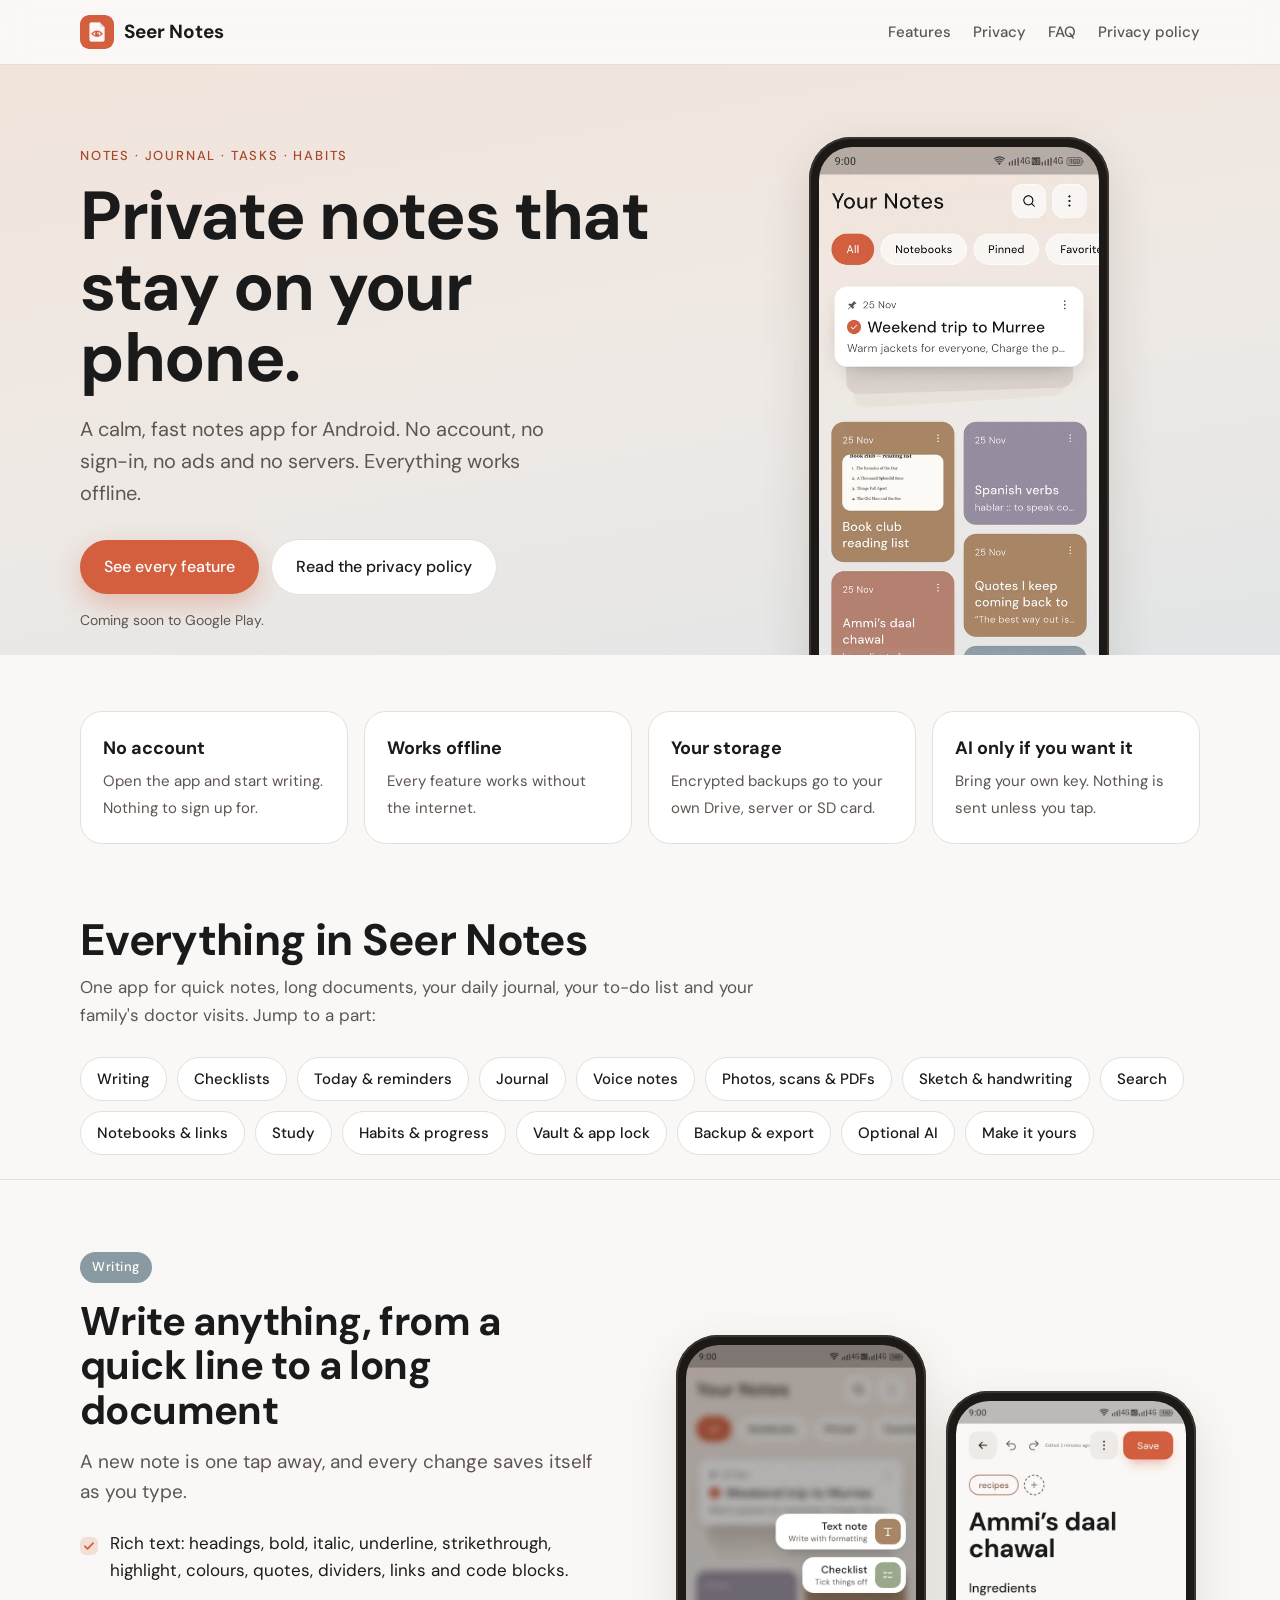
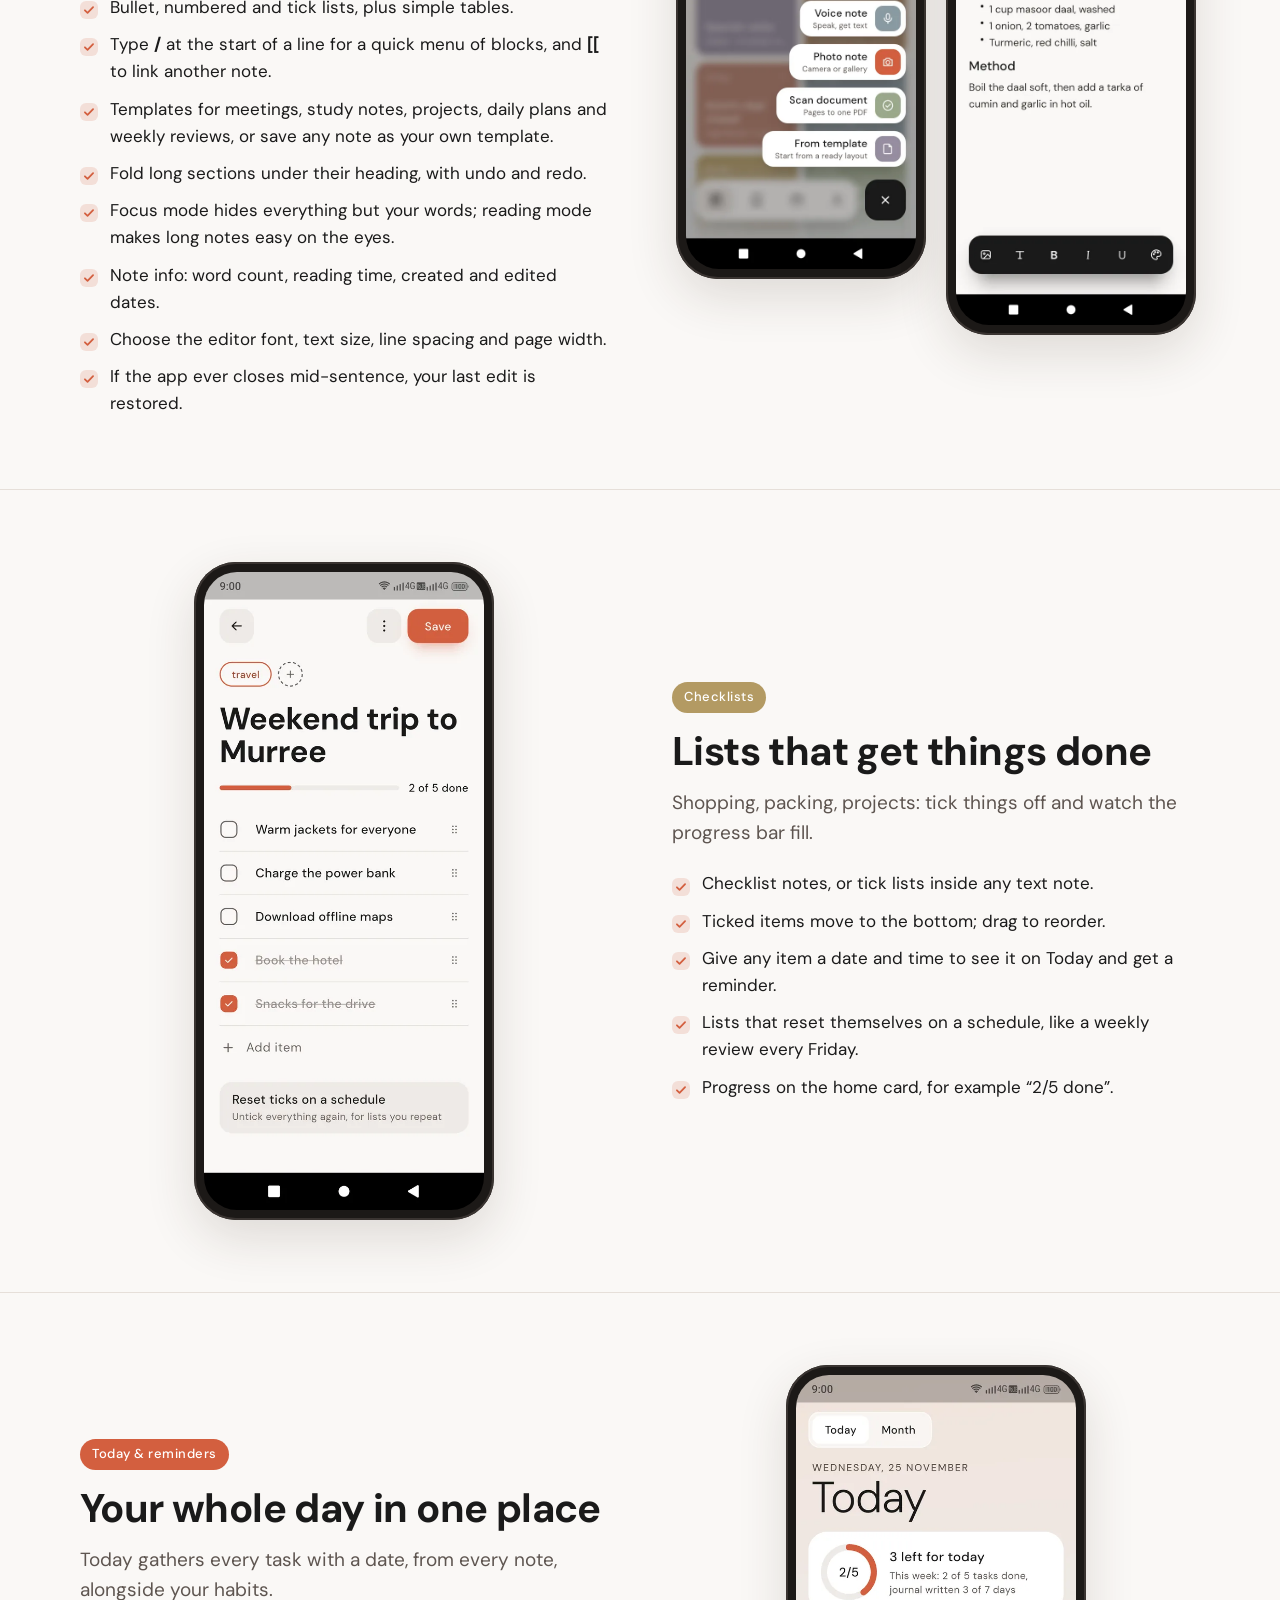
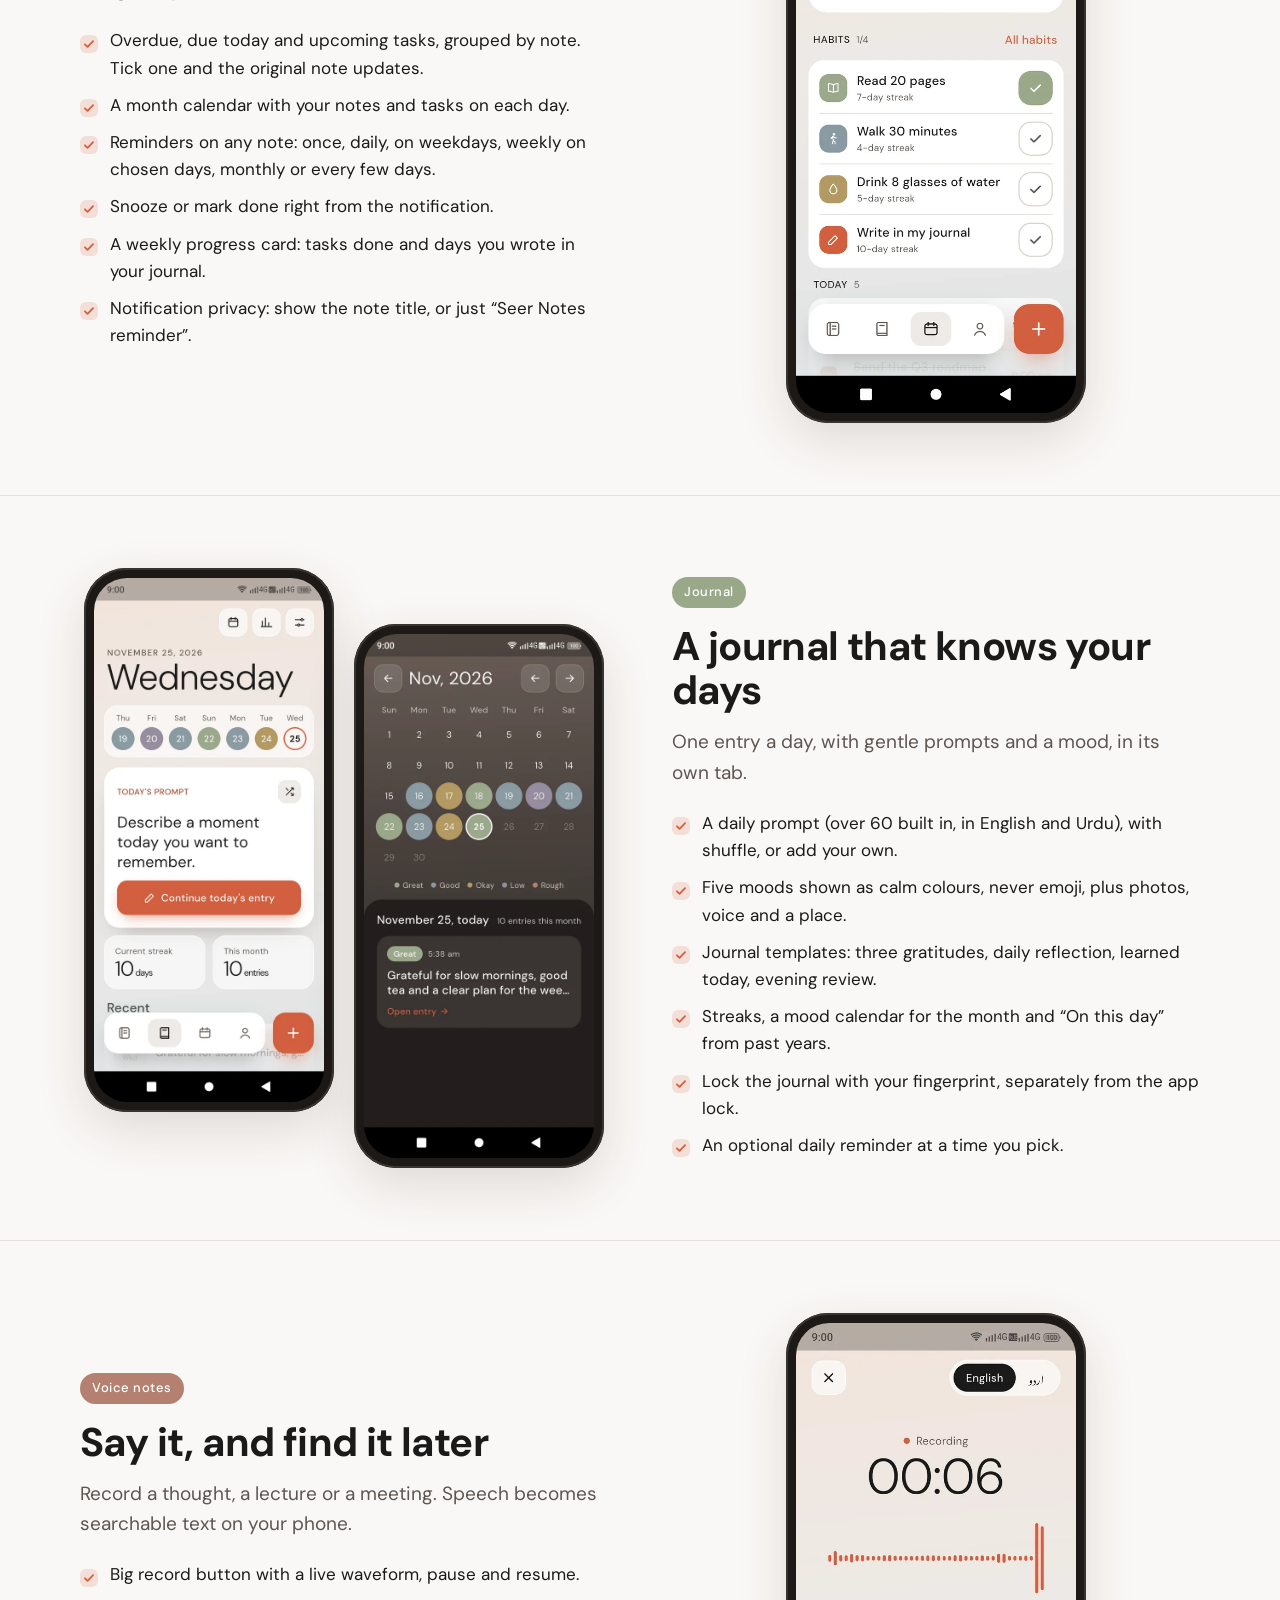
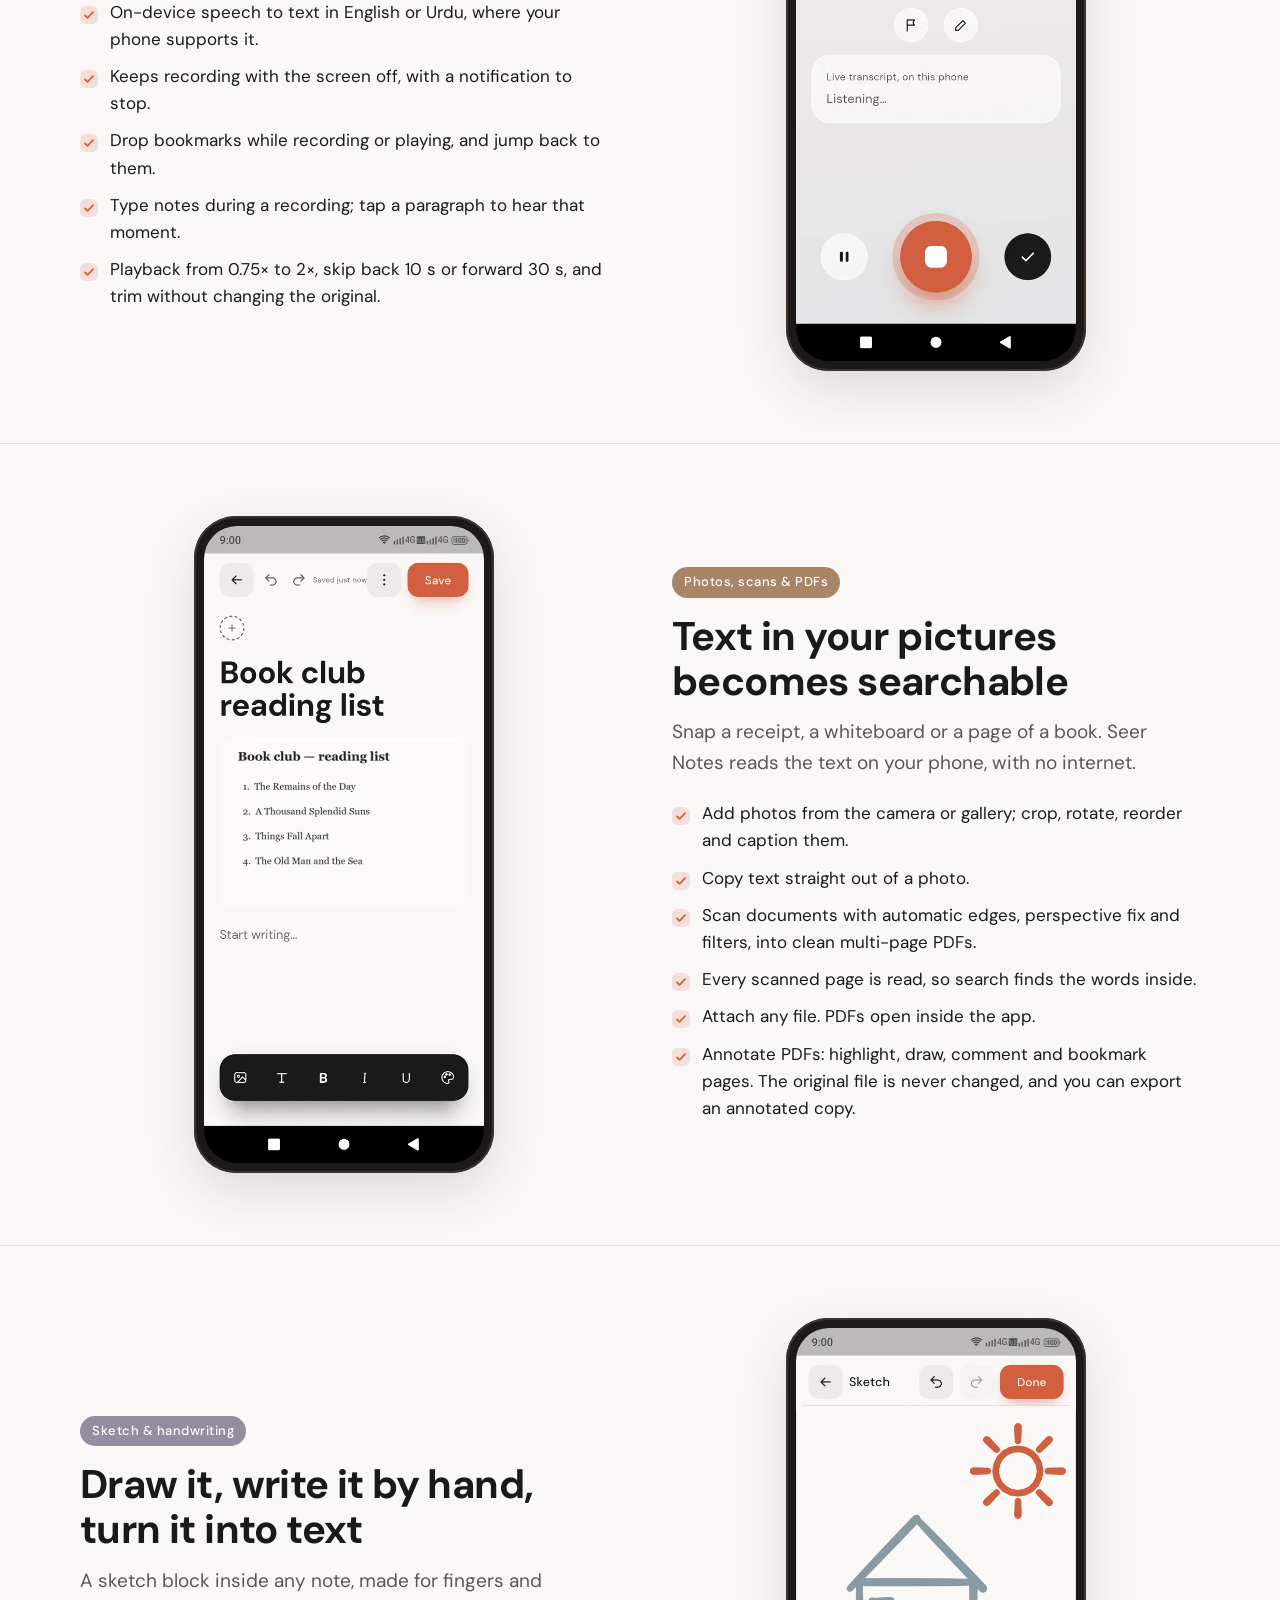
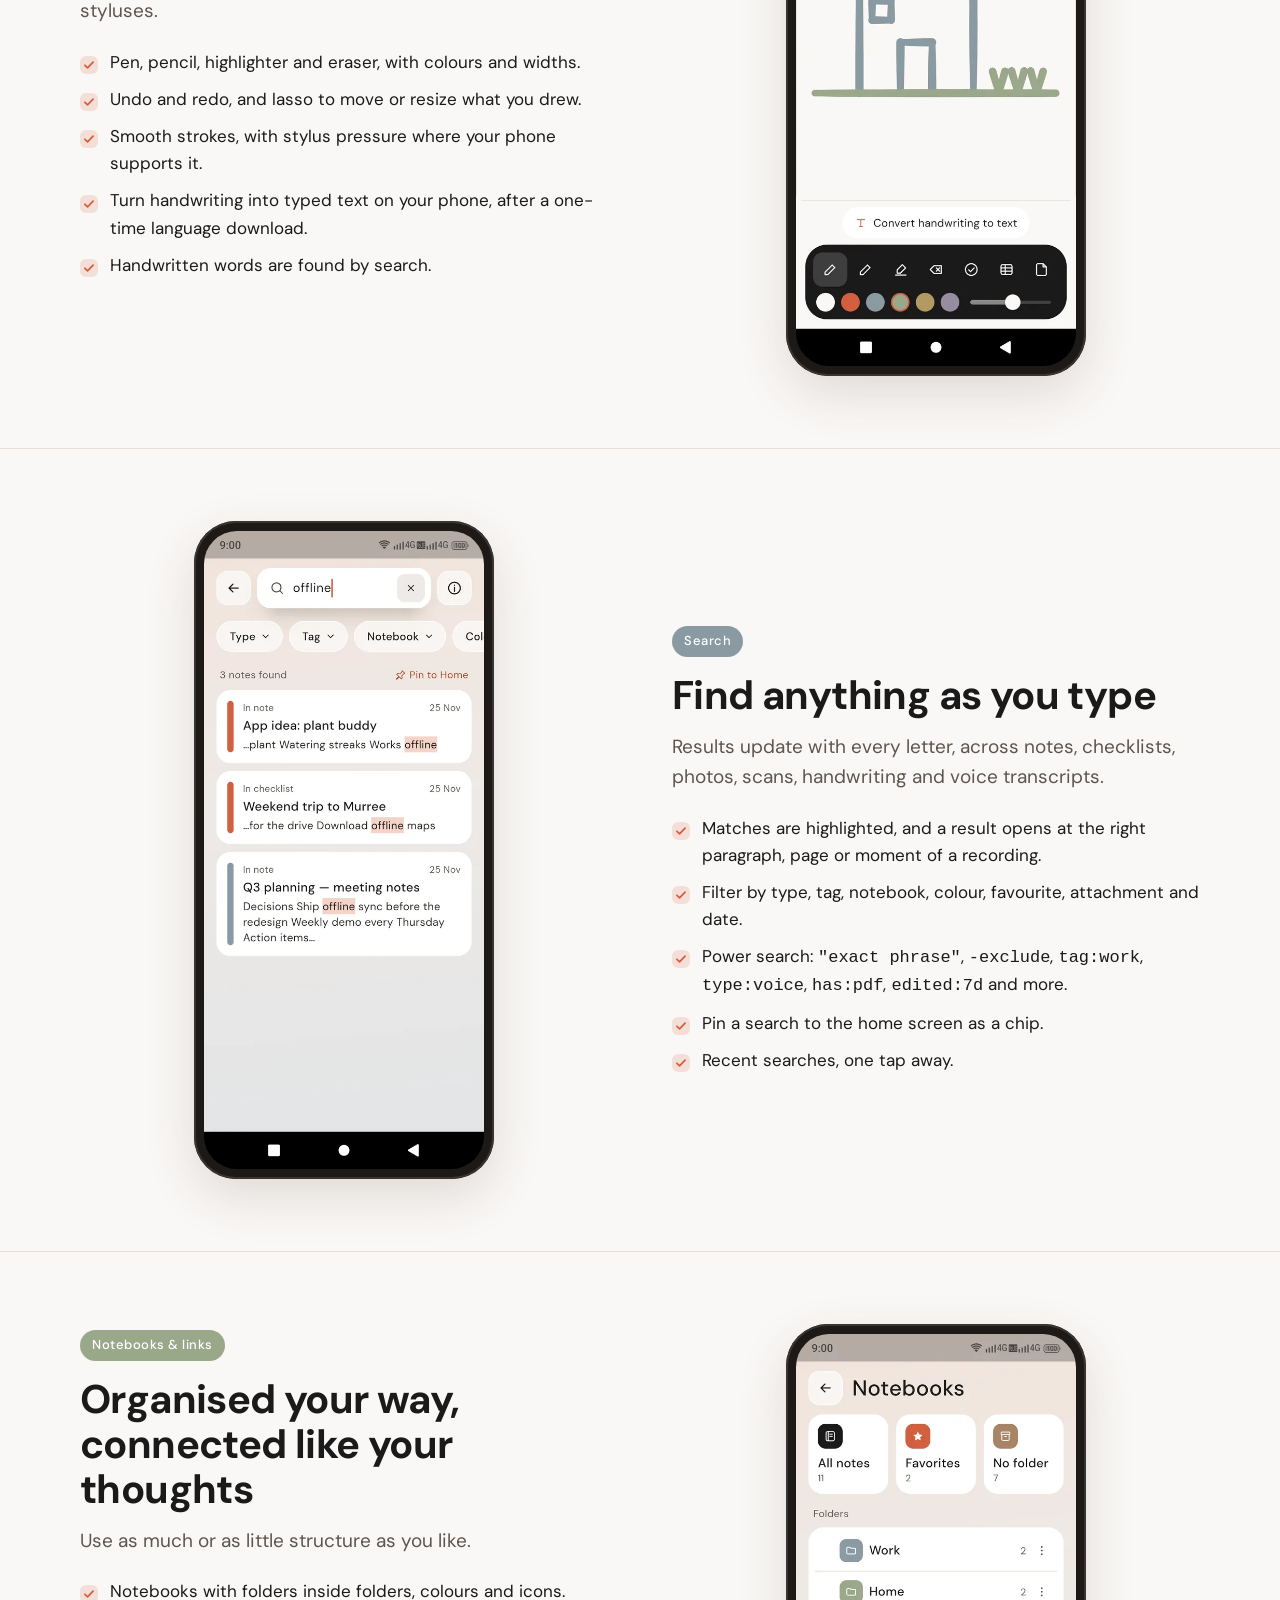
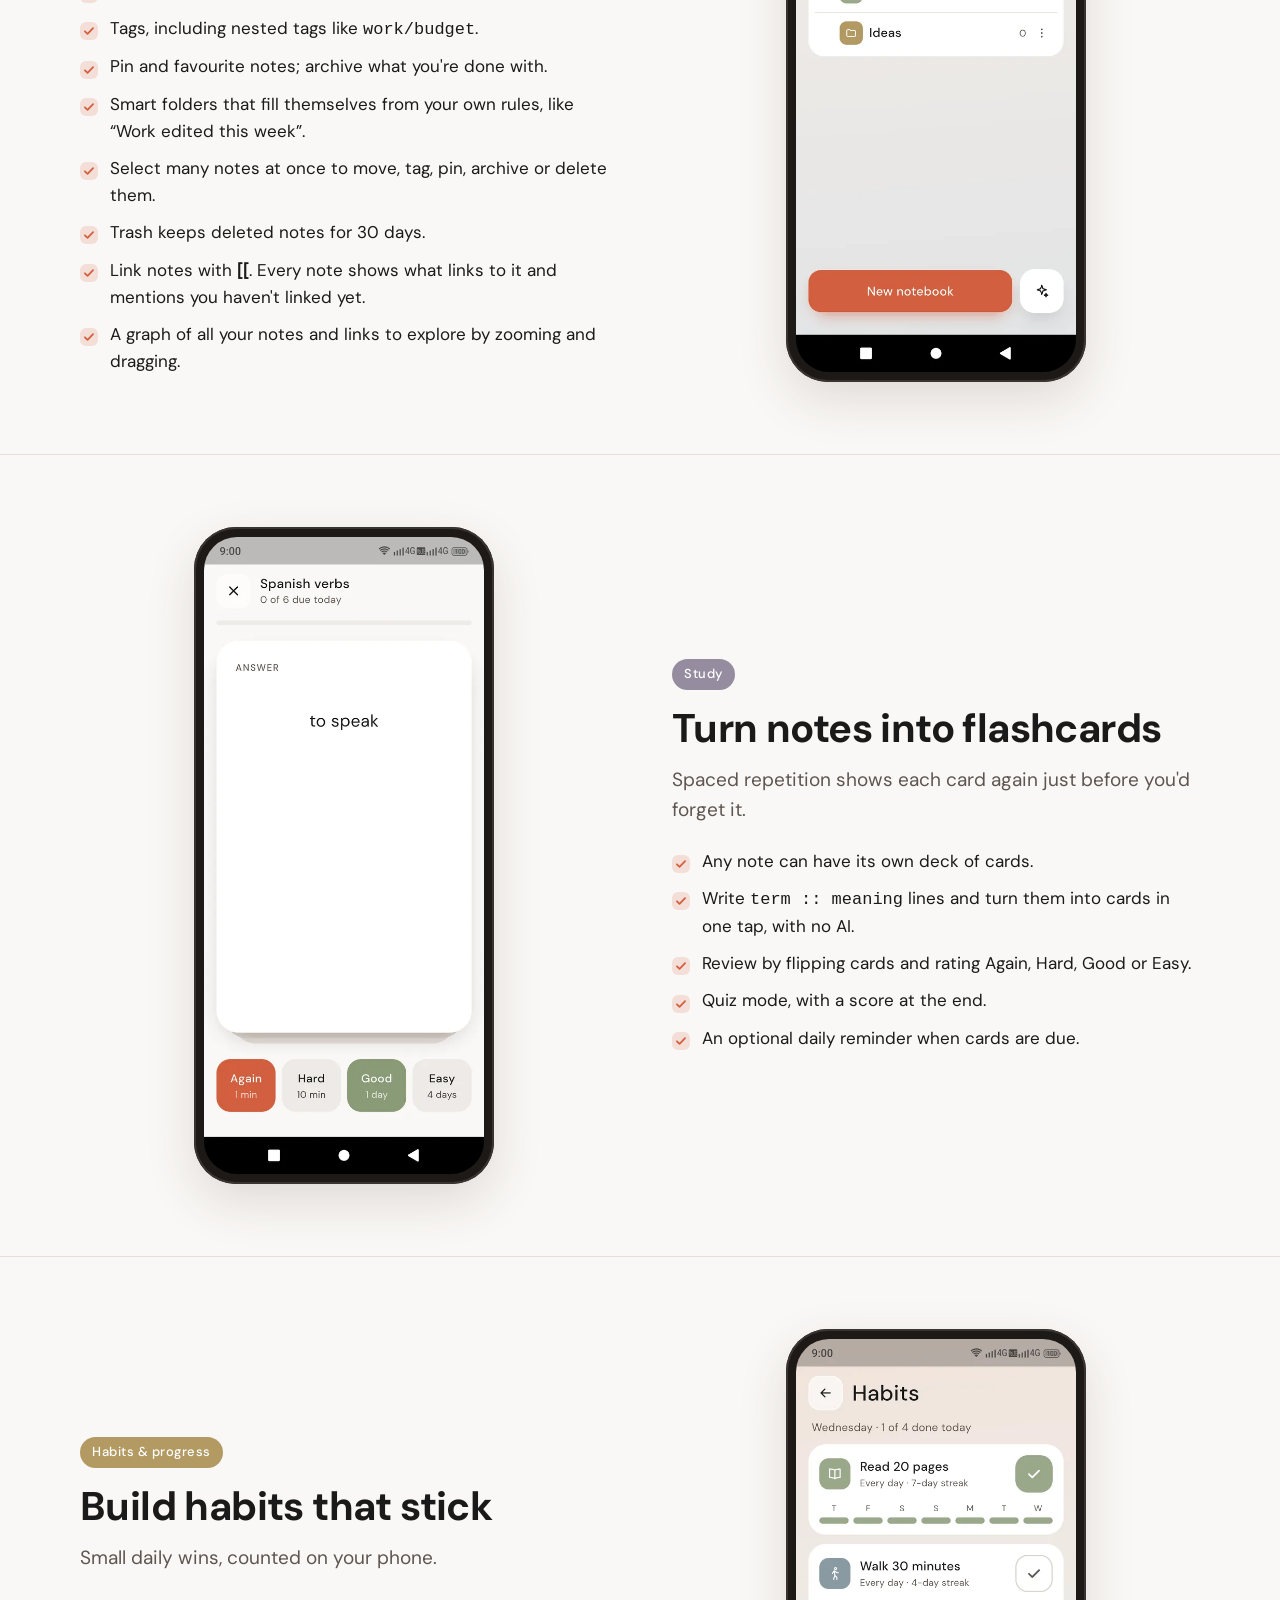
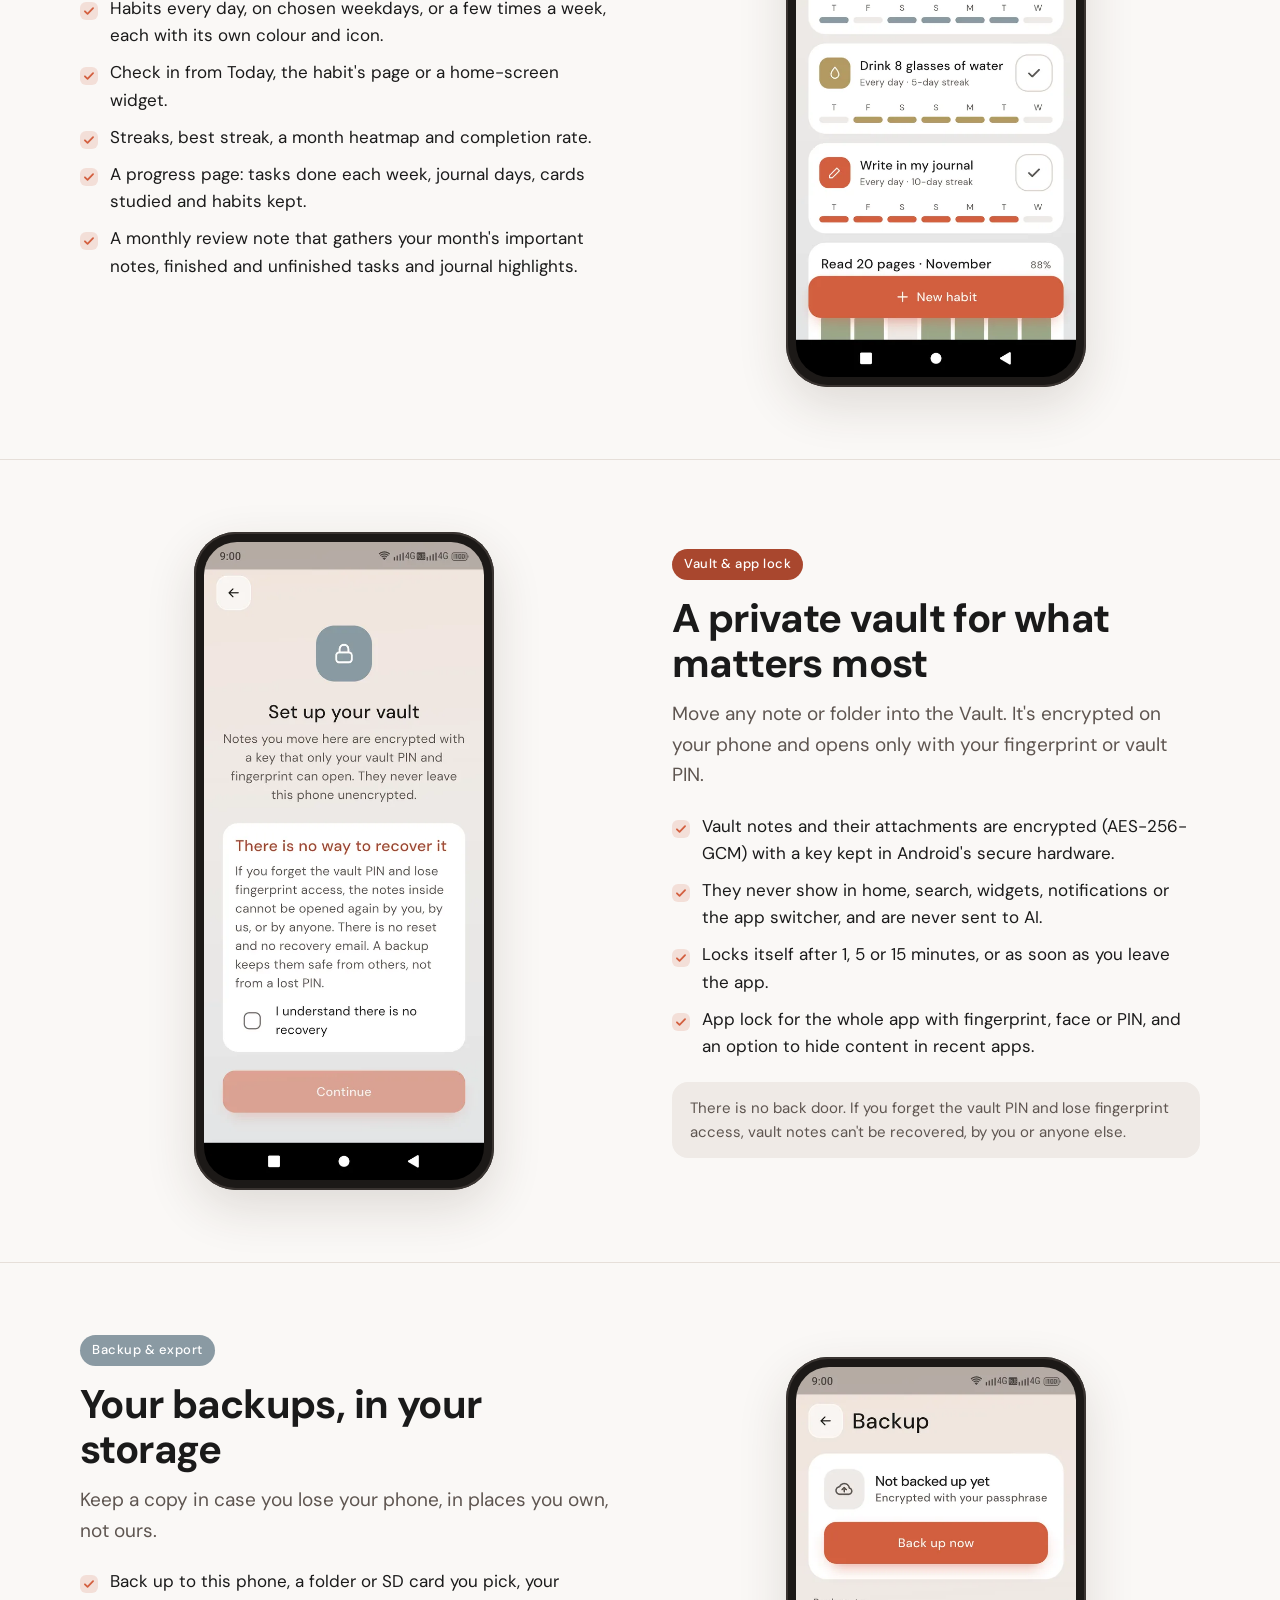
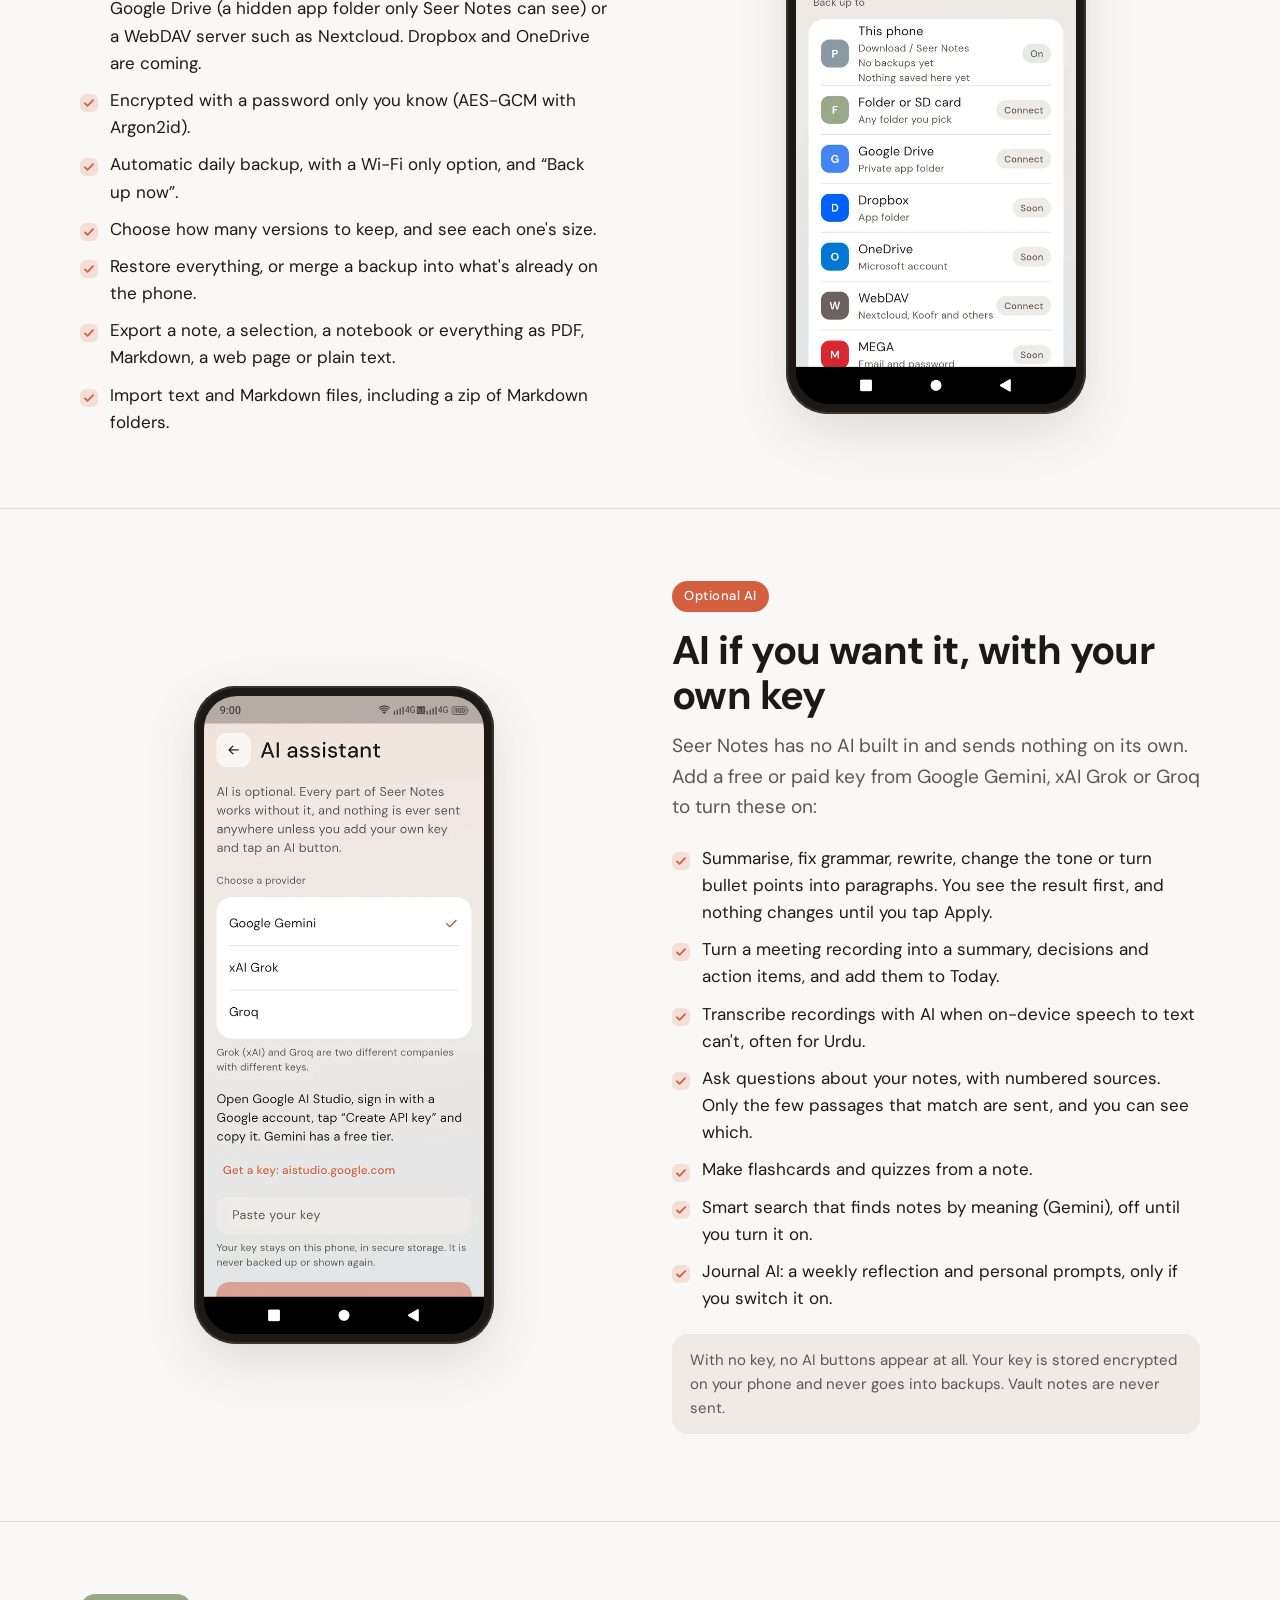
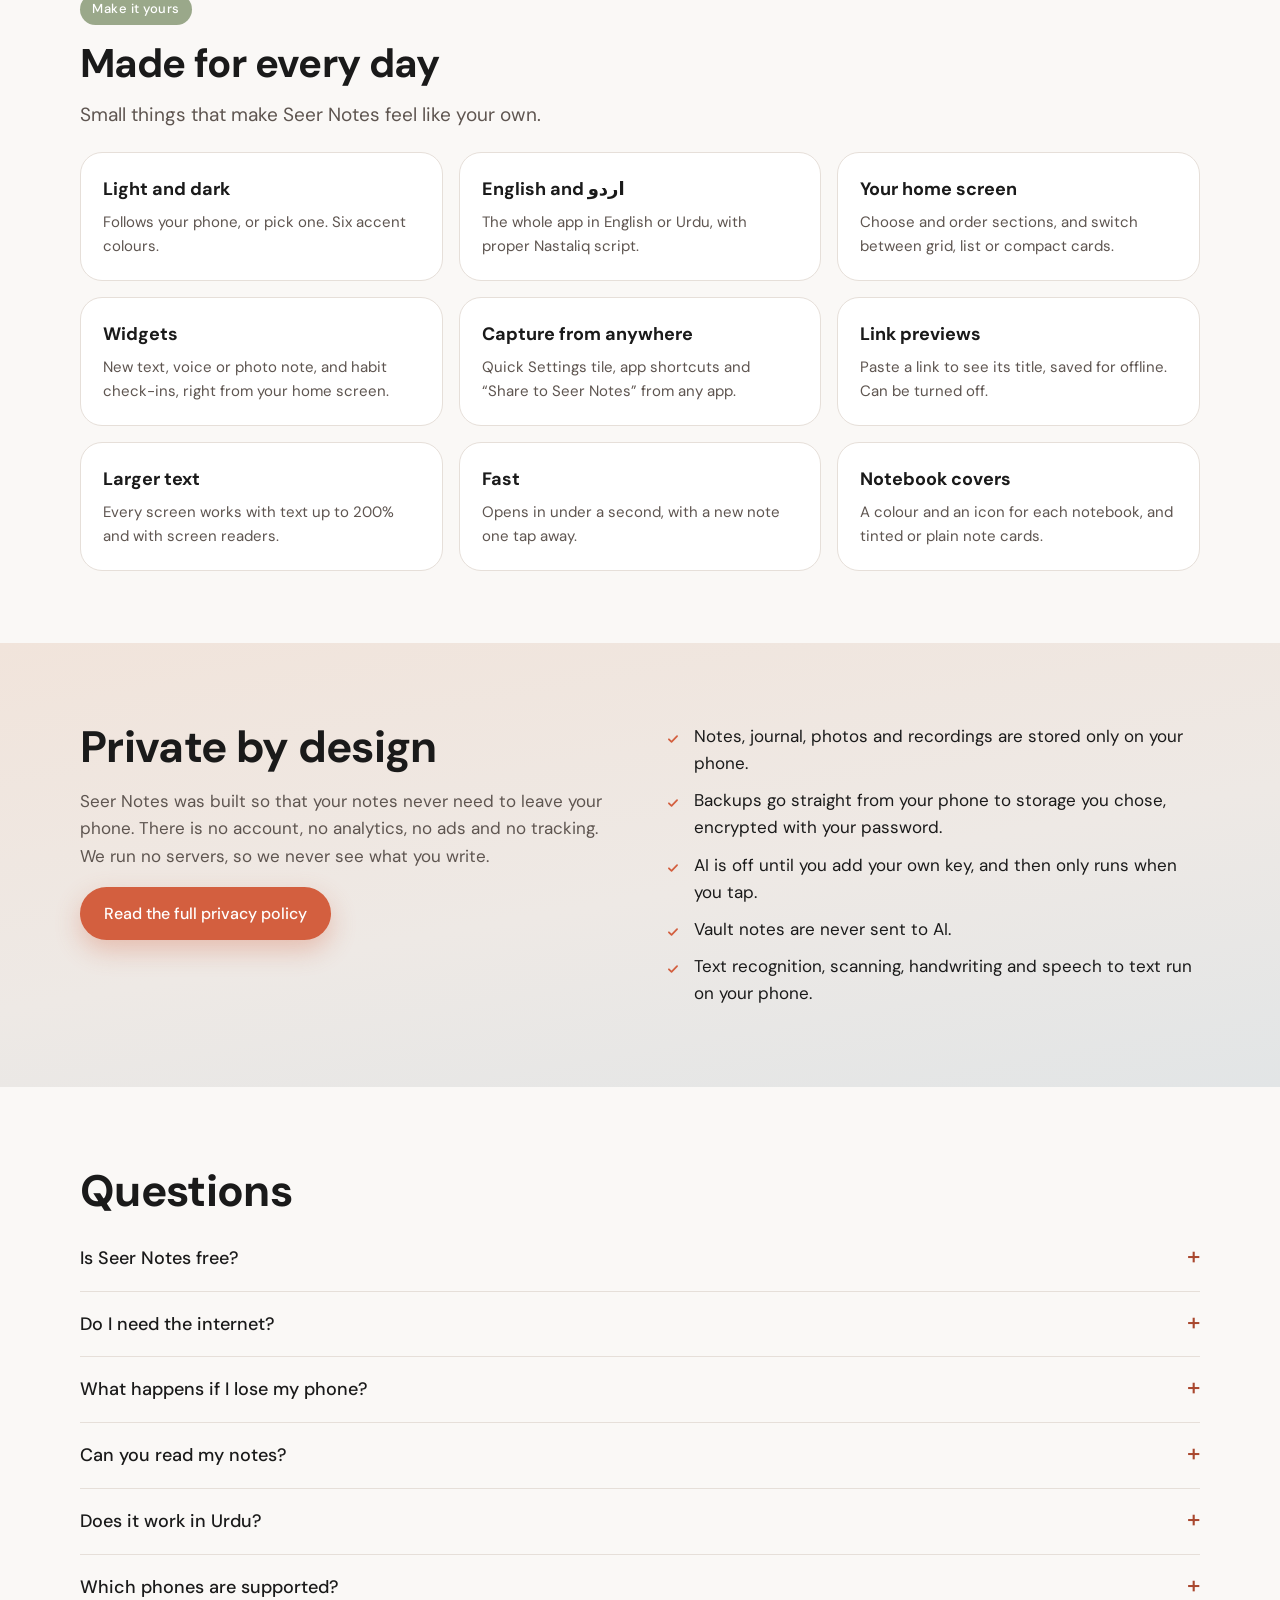
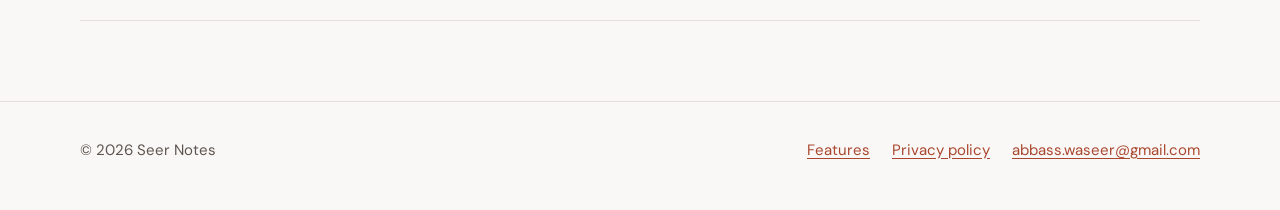
==== commit 349c3ba8: "Health records not in the Play build yet" ====
--- a/index.html
+++ b/index.html
@@ -7,7 +7,7 @@
 <meta name="description" content="Seer Notes is a fast, private notes and journal app for Android. No account, works offline, encrypted backups to your own storage, and optional AI with your own key.">
 <meta name="theme-color" content="#D35F3F">
 <meta property="og:title" content="Seer Notes: private notes that stay on your phone">
-<meta property="og:description" content="Notes, journal, checklists, voice, scans, habits and family health records. No account. Works offline.">
+<meta property="og:description" content="Notes, journal, checklists, voice, scans and habits. No account. Works offline.">
 <meta property="og:image" content="img/feature-graphic.png">
 <link rel="icon" href="img/icon.png">
 <link rel="stylesheet" href="style.css">
@@ -32,7 +32,7 @@
 <section class="hero">
   <div class="wrap">
     <div>
-      <p class="eyebrow">Notes · Journal · Tasks · Health records</p>
+      <p class="eyebrow">Notes · Journal · Tasks · Habits</p>
       <h1>Private notes that stay on your phone.</h1>
       <p class="lead">A calm, fast notes app for Android. No account, no sign-in, no ads and no servers. Everything works offline.</p>
       <div class="cta">
@@ -72,7 +72,6 @@
       <a href="#organize">Notebooks &amp; links</a>
       <a href="#study">Study</a>
       <a href="#habits">Habits &amp; progress</a>
-      <a href="#health">Health records</a>
       <a href="#vault">Vault &amp; app lock</a>
       <a href="#backup">Backup &amp; export</a>
       <a href="#ai">Optional AI</a>
@@ -307,33 +306,8 @@
   </div>
 </section>
 
-<!-- Health -->
-<section class="feature flip" id="health">
-  <div class="wrap">
-    <div class="text">
-      <span class="tag" style="background:var(--rose)">Health records</span>
-      <h2>Your family's doctor visits, in order</h2>
-      <p class="intro">Keep everyone's visits, medicines and prescriptions together, for yourself, your children and your parents. Free for everyone.</p>
-      <ul class="ticks">
-        <li>A timeline for each person: date, doctor, clinic, symptoms, diagnosis and notes.</li>
-        <li>Medicines with dose, how often and for how many days, with a “Taking now” list.</li>
-        <li>Photos or scans of prescriptions, reports and bills, with the text in them made searchable.</li>
-        <li>Health basics at a glance: blood group, allergies, long-term conditions and an emergency contact.</li>
-        <li>Follow-up reminders that only say “Follow-up visit” and a name, never medical details.</li>
-        <li>Share a person's history, or one visit, as a tidy PDF for a new doctor.</li>
-        <li>Lock Health records with your fingerprint or app PIN.</li>
-      </ul>
-      <p class="note">Health records are kept apart from your notes: they never appear in home, search, widgets or notifications, and are never sent to AI. Seer Notes keeps records; it does not give medical advice.</p>
-    </div>
-    <div class="shots">
-      <div class="phone sm"><img src="img/health-people.webp" alt="Health records listing three family members with their visit counts" loading="lazy" width="540" height="1230"></div>
-      <div class="phone sm"><img src="img/health.webp" alt="A person's health page with blood group, allergies and their latest visit" loading="lazy" width="540" height="1230"></div>
-    </div>
-  </div>
-</section>
-
 <!-- Vault -->
-<section class="feature" id="vault">
+<section class="feature flip" id="vault">
   <div class="wrap">
     <div class="text">
       <span class="tag" style="background:var(--clay)">Vault &amp; app lock</span>
@@ -352,7 +326,7 @@
 </section>
 
 <!-- Backup -->
-<section class="feature flip" id="backup">
+<section class="feature" id="backup">
   <div class="wrap">
     <div class="text">
       <span class="tag" style="background:var(--slate)">Backup &amp; export</span>
@@ -373,7 +347,7 @@
 </section>
 
 <!-- AI -->
-<section class="feature" id="ai">
+<section class="feature flip" id="ai">
   <div class="wrap">
     <div class="text">
       <span class="tag" style="background:var(--terracotta)">Optional AI</span>
@@ -388,7 +362,7 @@
         <li>Smart search that finds notes by meaning (Gemini), off until you turn it on.</li>
         <li>Journal AI: a weekly reflection and personal prompts, only if you switch it on.</li>
       </ul>
-      <p class="note">With no key, no AI buttons appear at all. Your key is stored encrypted on your phone and never goes into backups. Vault notes and health records are never sent.</p>
+      <p class="note">With no key, no AI buttons appear at all. Your key is stored encrypted on your phone and never goes into backups. Vault notes are never sent.</p>
     </div>
     <div class="shots"><div class="phone"><img src="img/ai.webp" alt="AI assistant settings: choose Gemini, Grok or Groq and paste your own key" loading="lazy" width="540" height="1230"></div></div>
   </div>
@@ -424,10 +398,10 @@
       <p><a class="btn" href="privacy.html">Read the full privacy policy</a></p>
     </div>
     <ul class="ticks">
-      <li>Notes, journal, photos, recordings and health records are stored only on your phone.</li>
+      <li>Notes, journal, photos and recordings are stored only on your phone.</li>
       <li>Backups go straight from your phone to storage you chose, encrypted with your password.</li>
       <li>AI is off until you add your own key, and then only runs when you tap.</li>
-      <li>Vault notes and health records are never sent to AI.</li>
+      <li>Vault notes are never sent to AI.</li>
       <li>Text recognition, scanning, handwriting and speech to text run on your phone.</li>
     </ul>
   </div>
@@ -442,7 +416,6 @@
     <details><summary>Can you read my notes?</summary><p>No. We have no servers and no account system, so your notes never reach us.</p></details>
     <details><summary>Does it work in Urdu?</summary><p>Yes. The app can be fully in Urdu, Urdu notes use Nastaliq script, and voice typing and journal prompts support Urdu too. On-device Urdu speech recognition depends on your phone.</p></details>
     <details><summary>Which phones are supported?</summary><p>Android phones running Android 7.0 or newer.</p></details>
-    <details><summary>Is Health records medical advice?</summary><p>No. It's a private place to keep your own records of visits, medicines and prescriptions. Always follow your doctor's advice.</p></details>
   </div>
 </section>
 
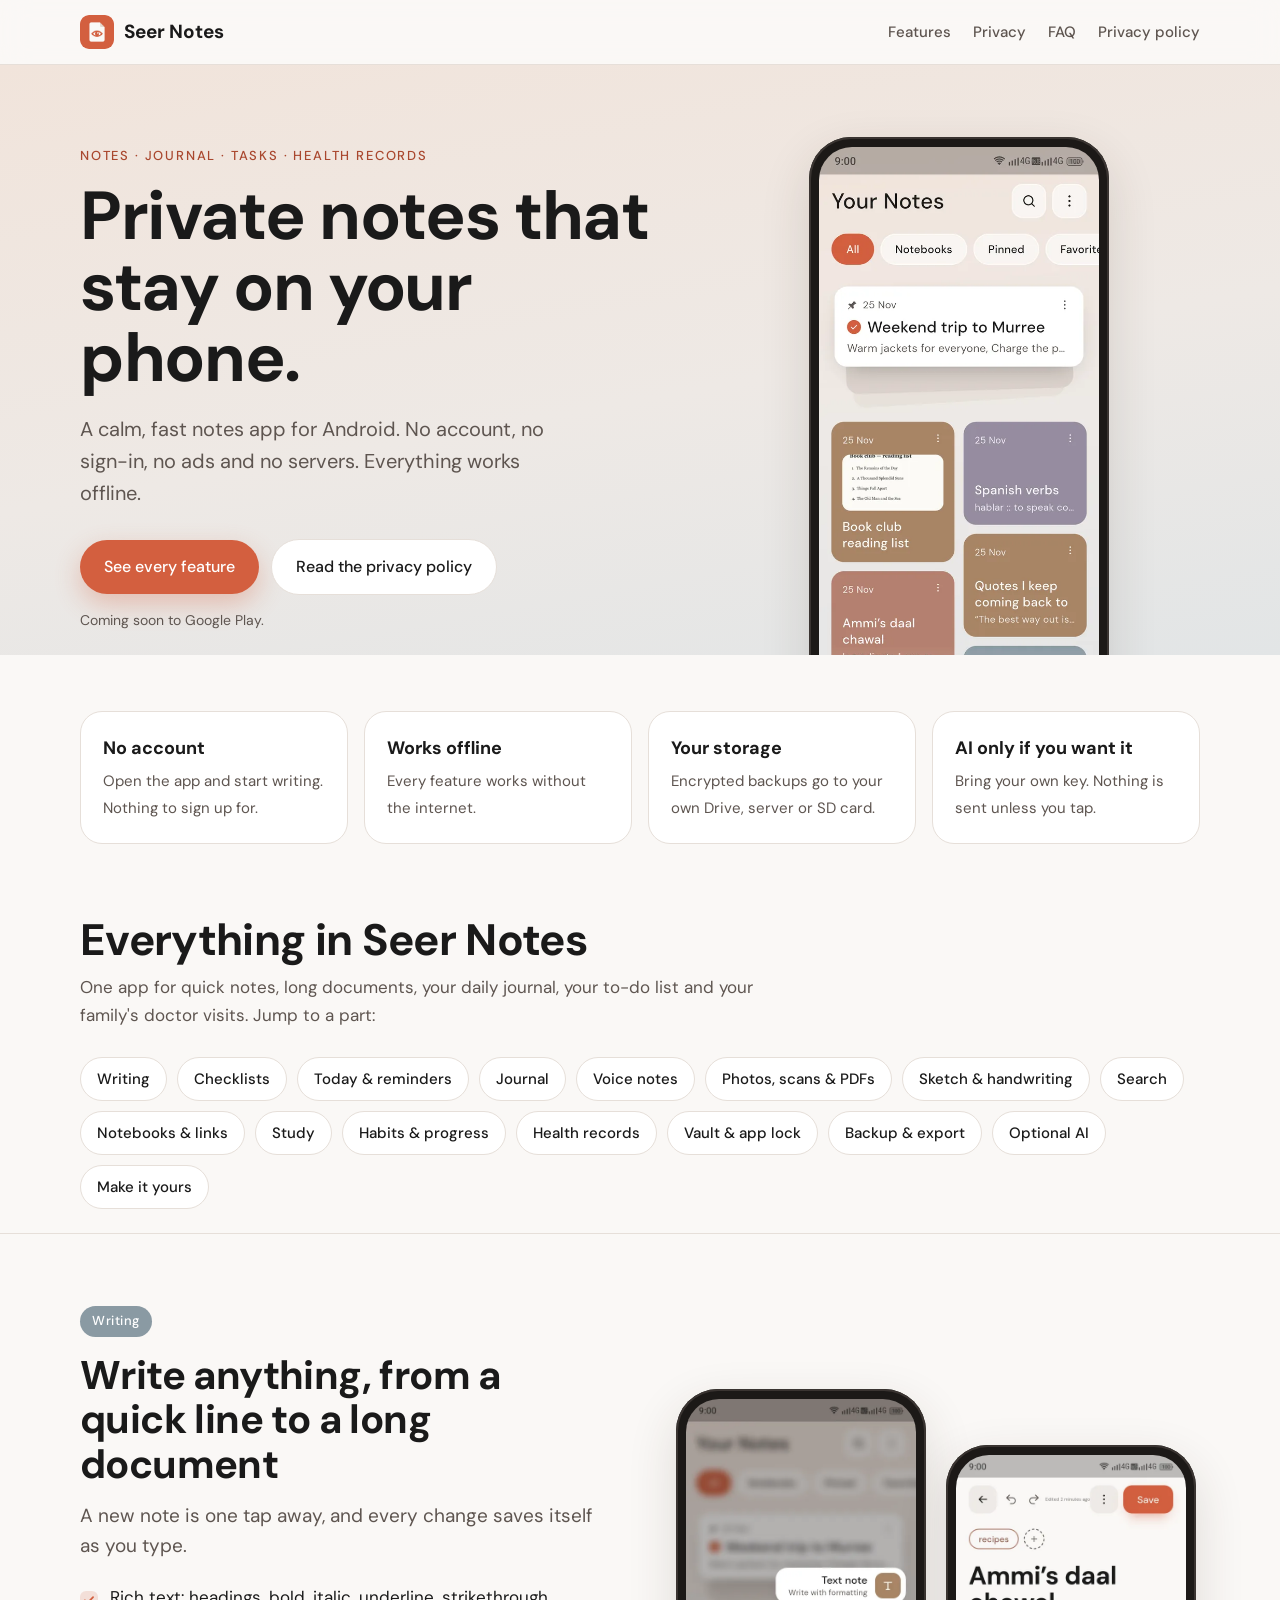
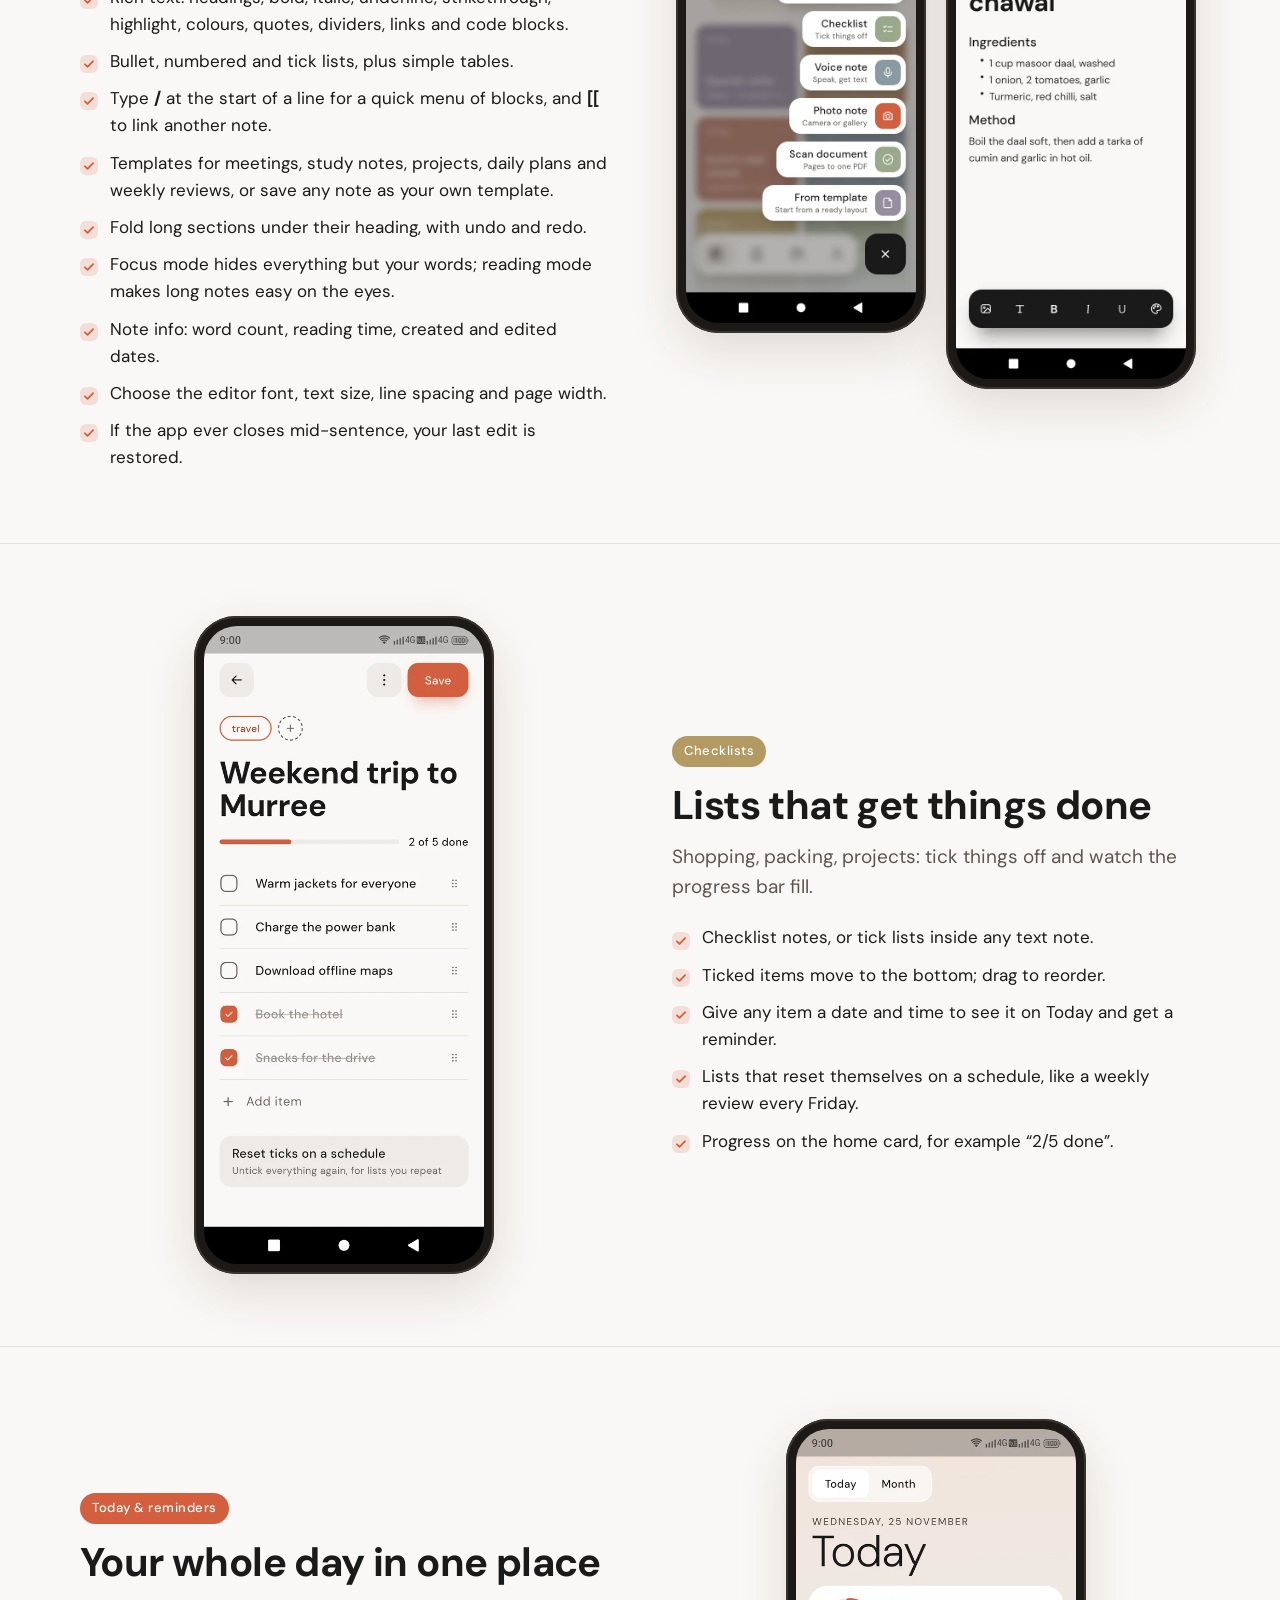
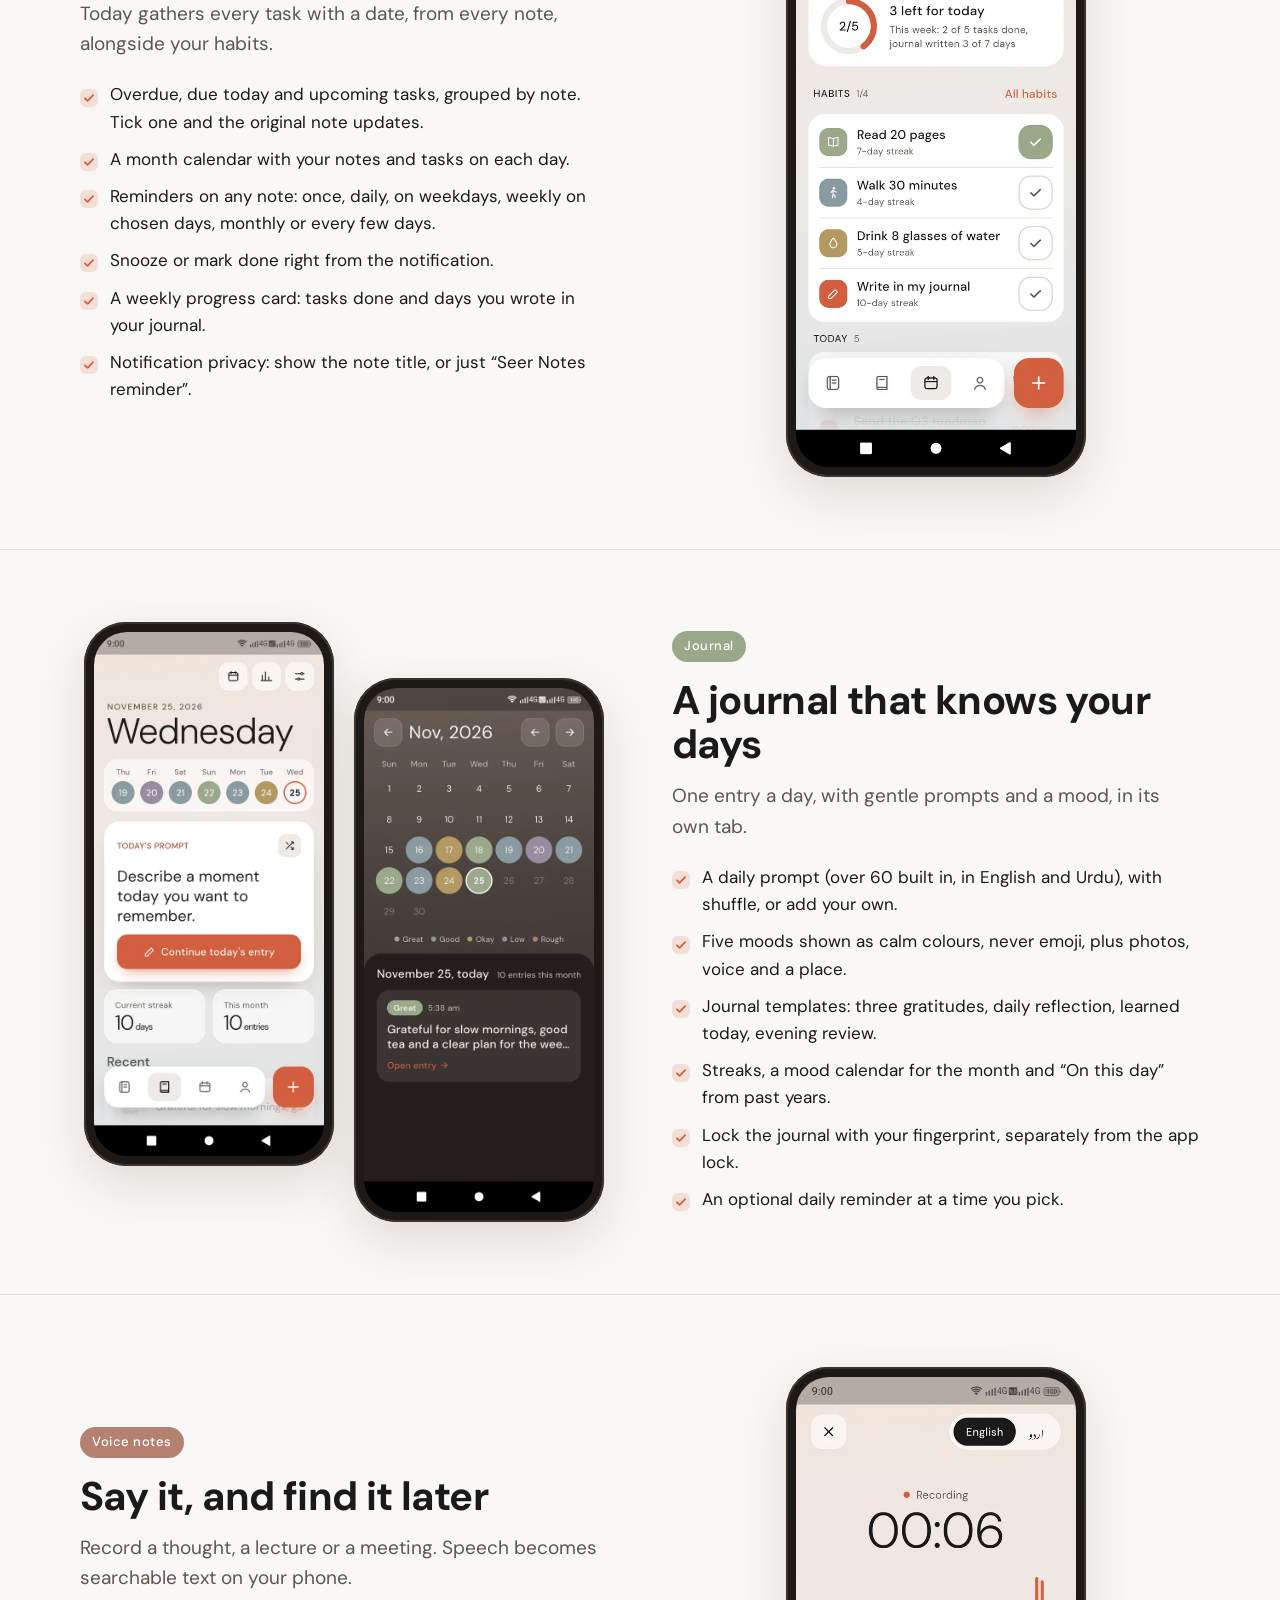
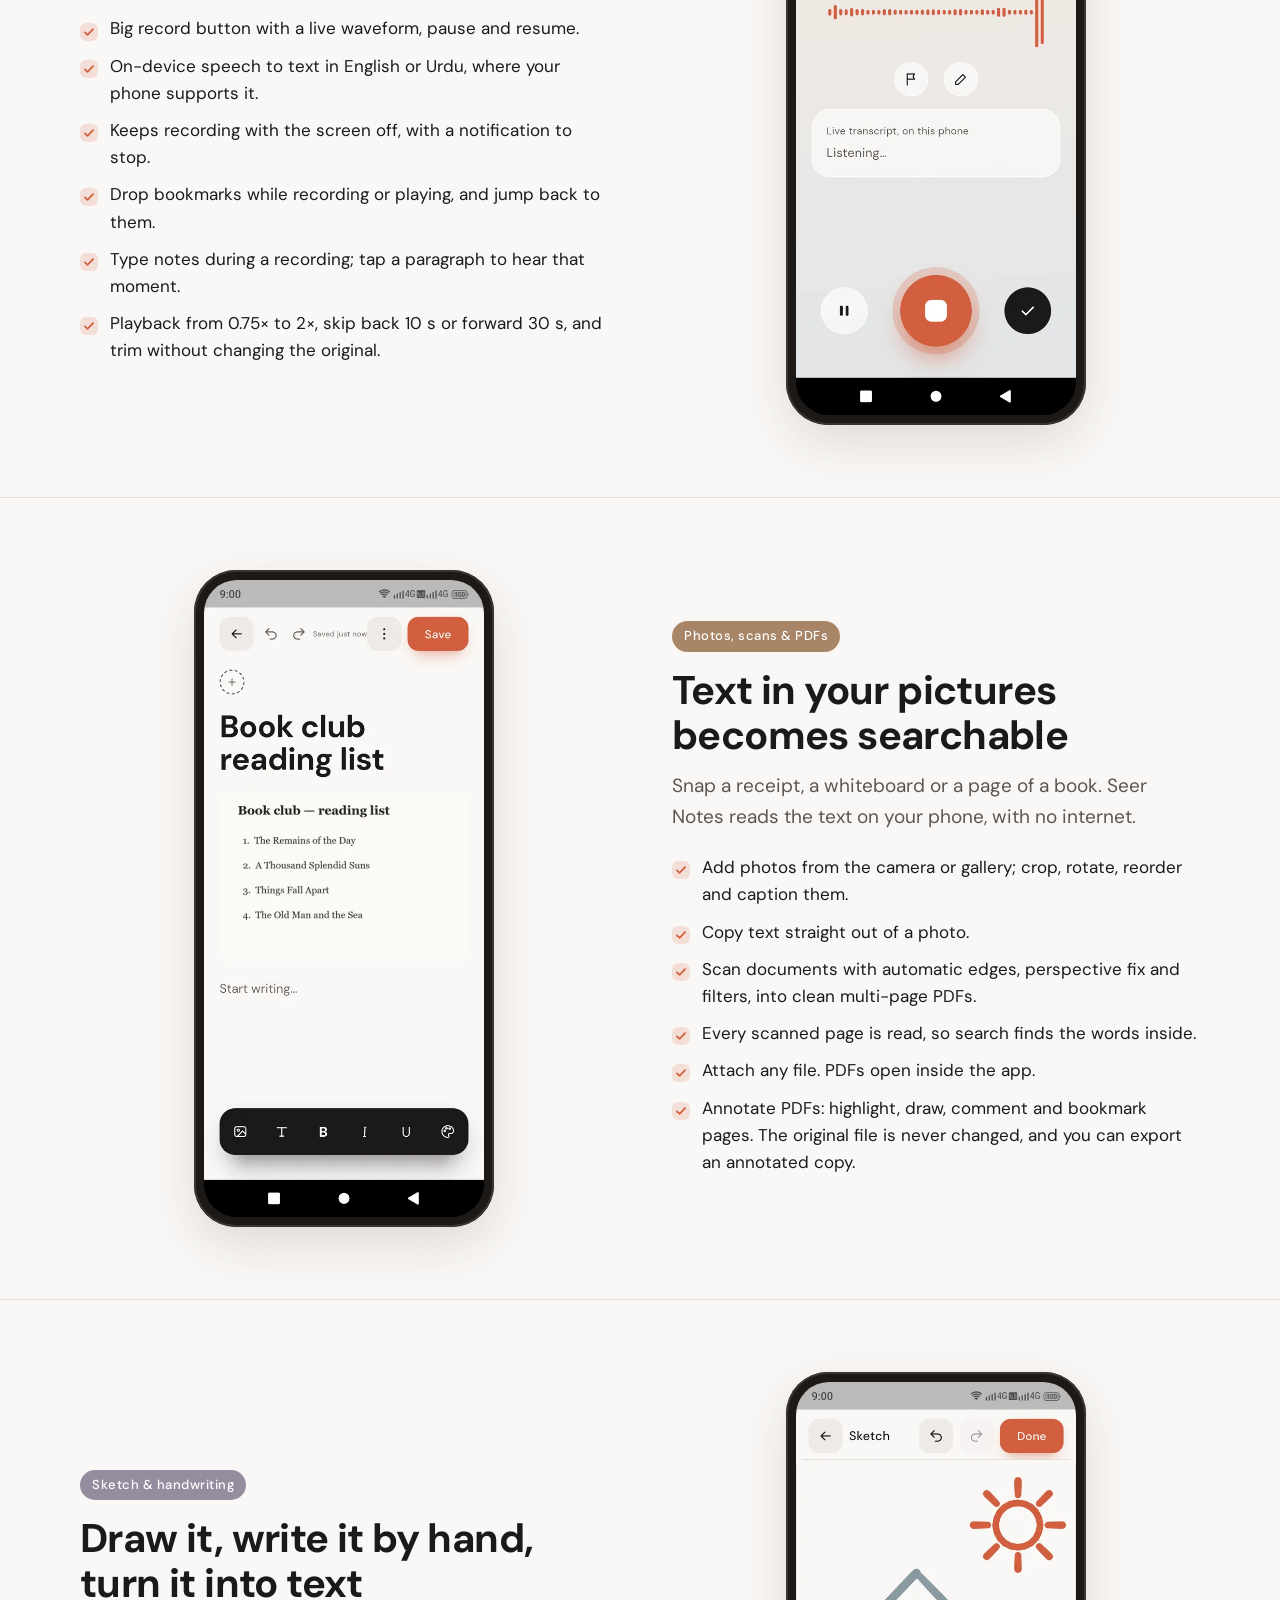
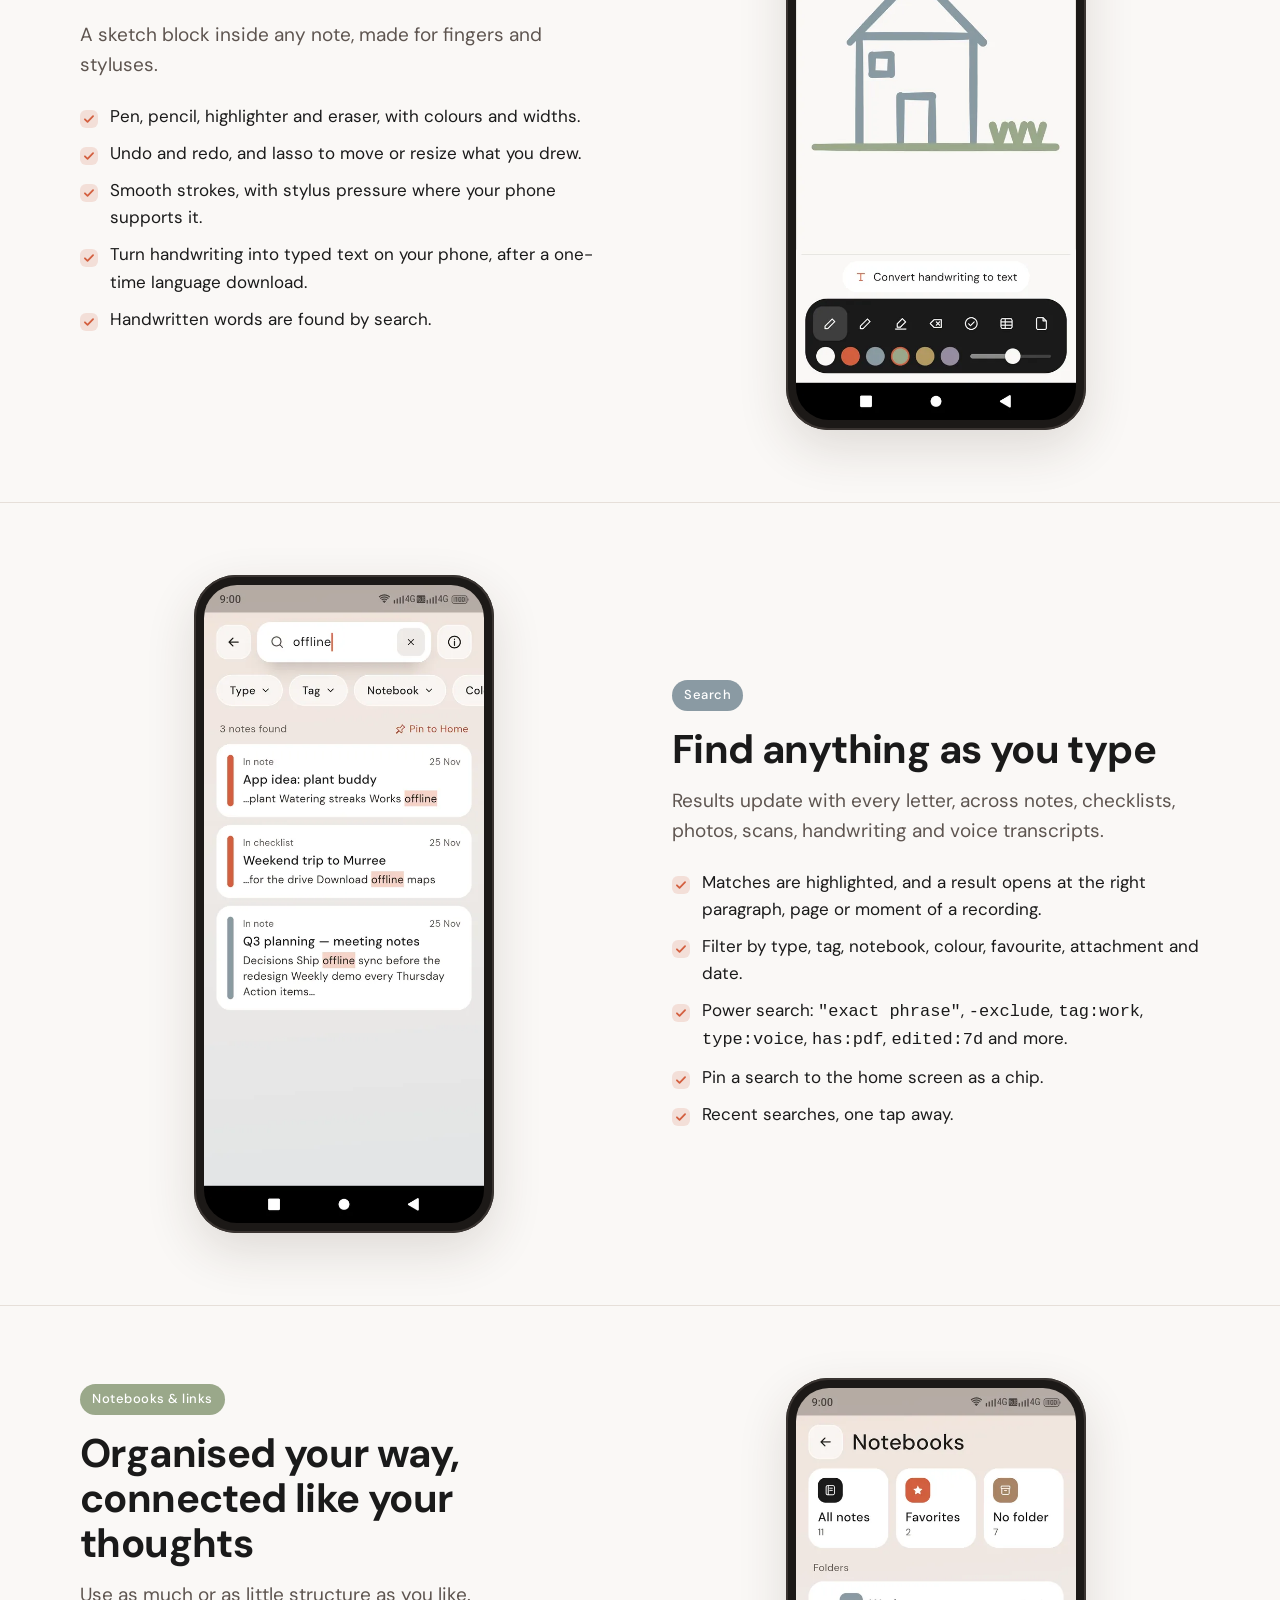
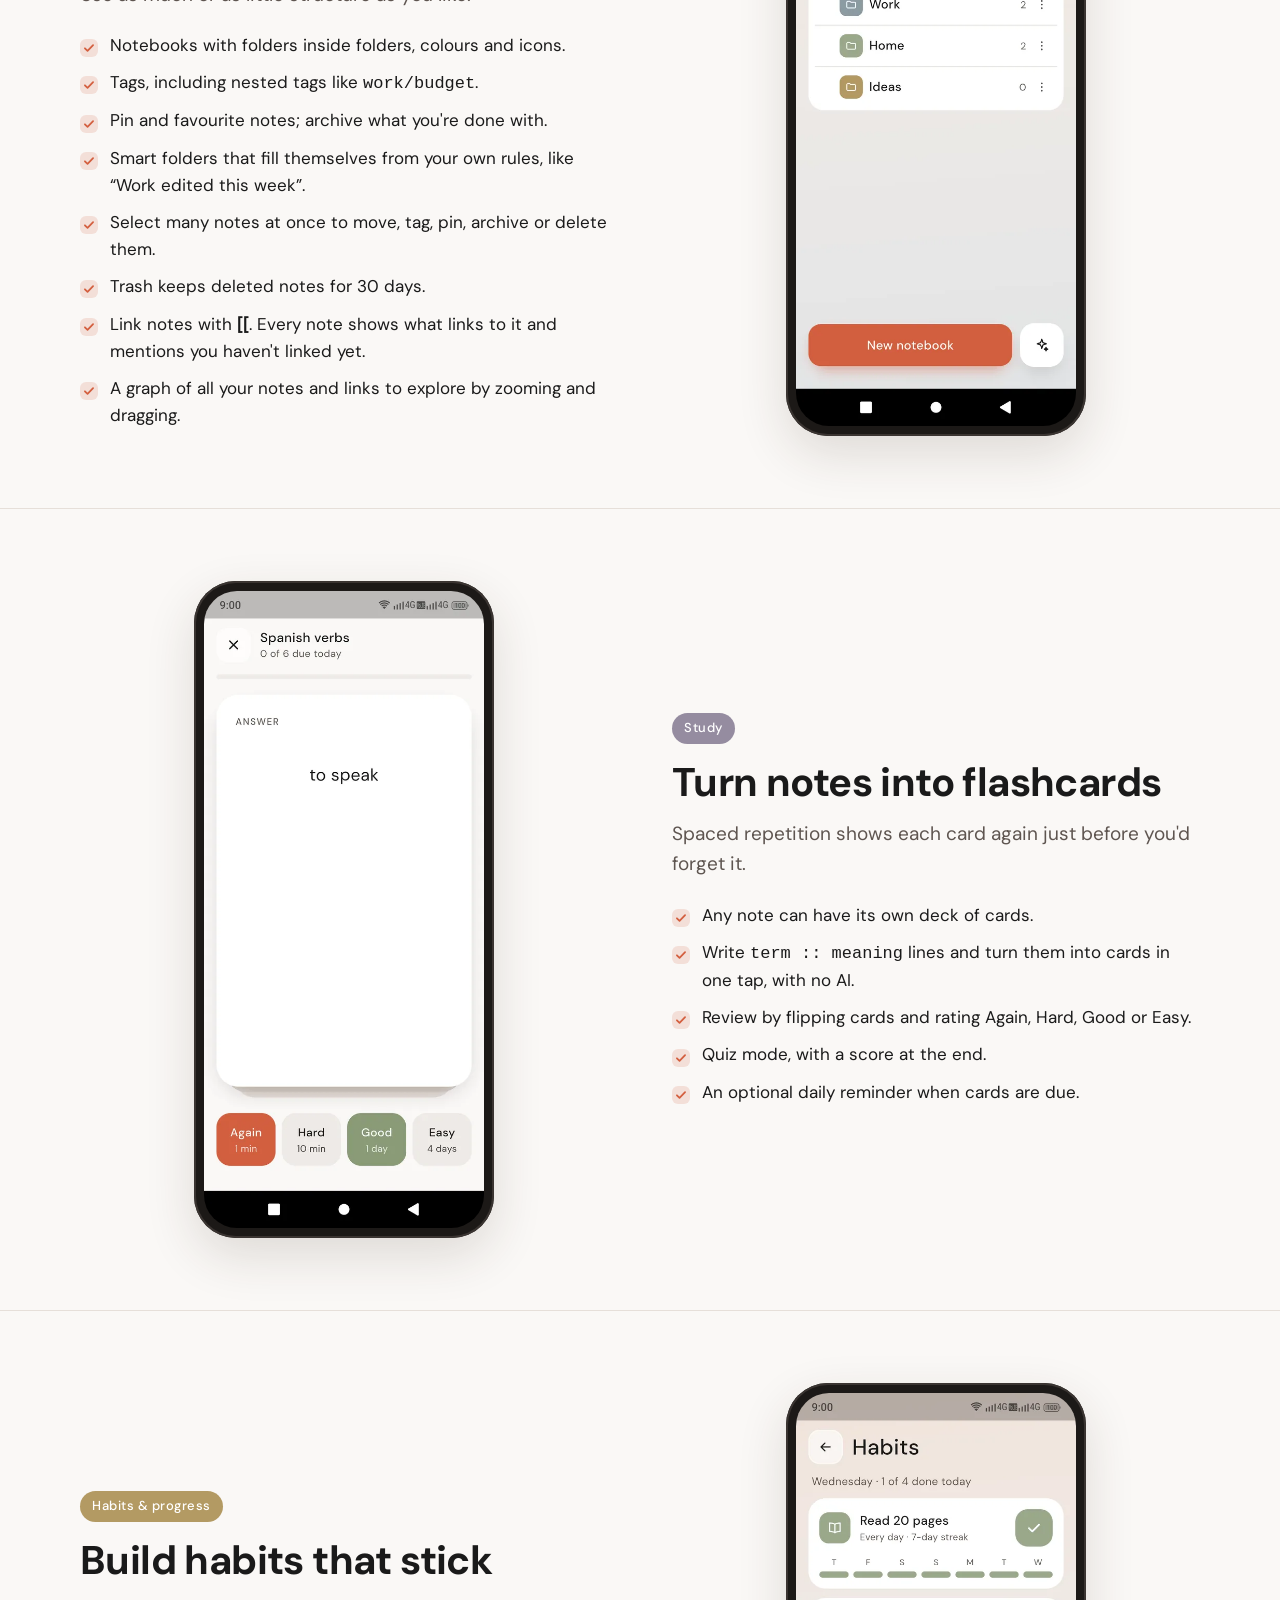
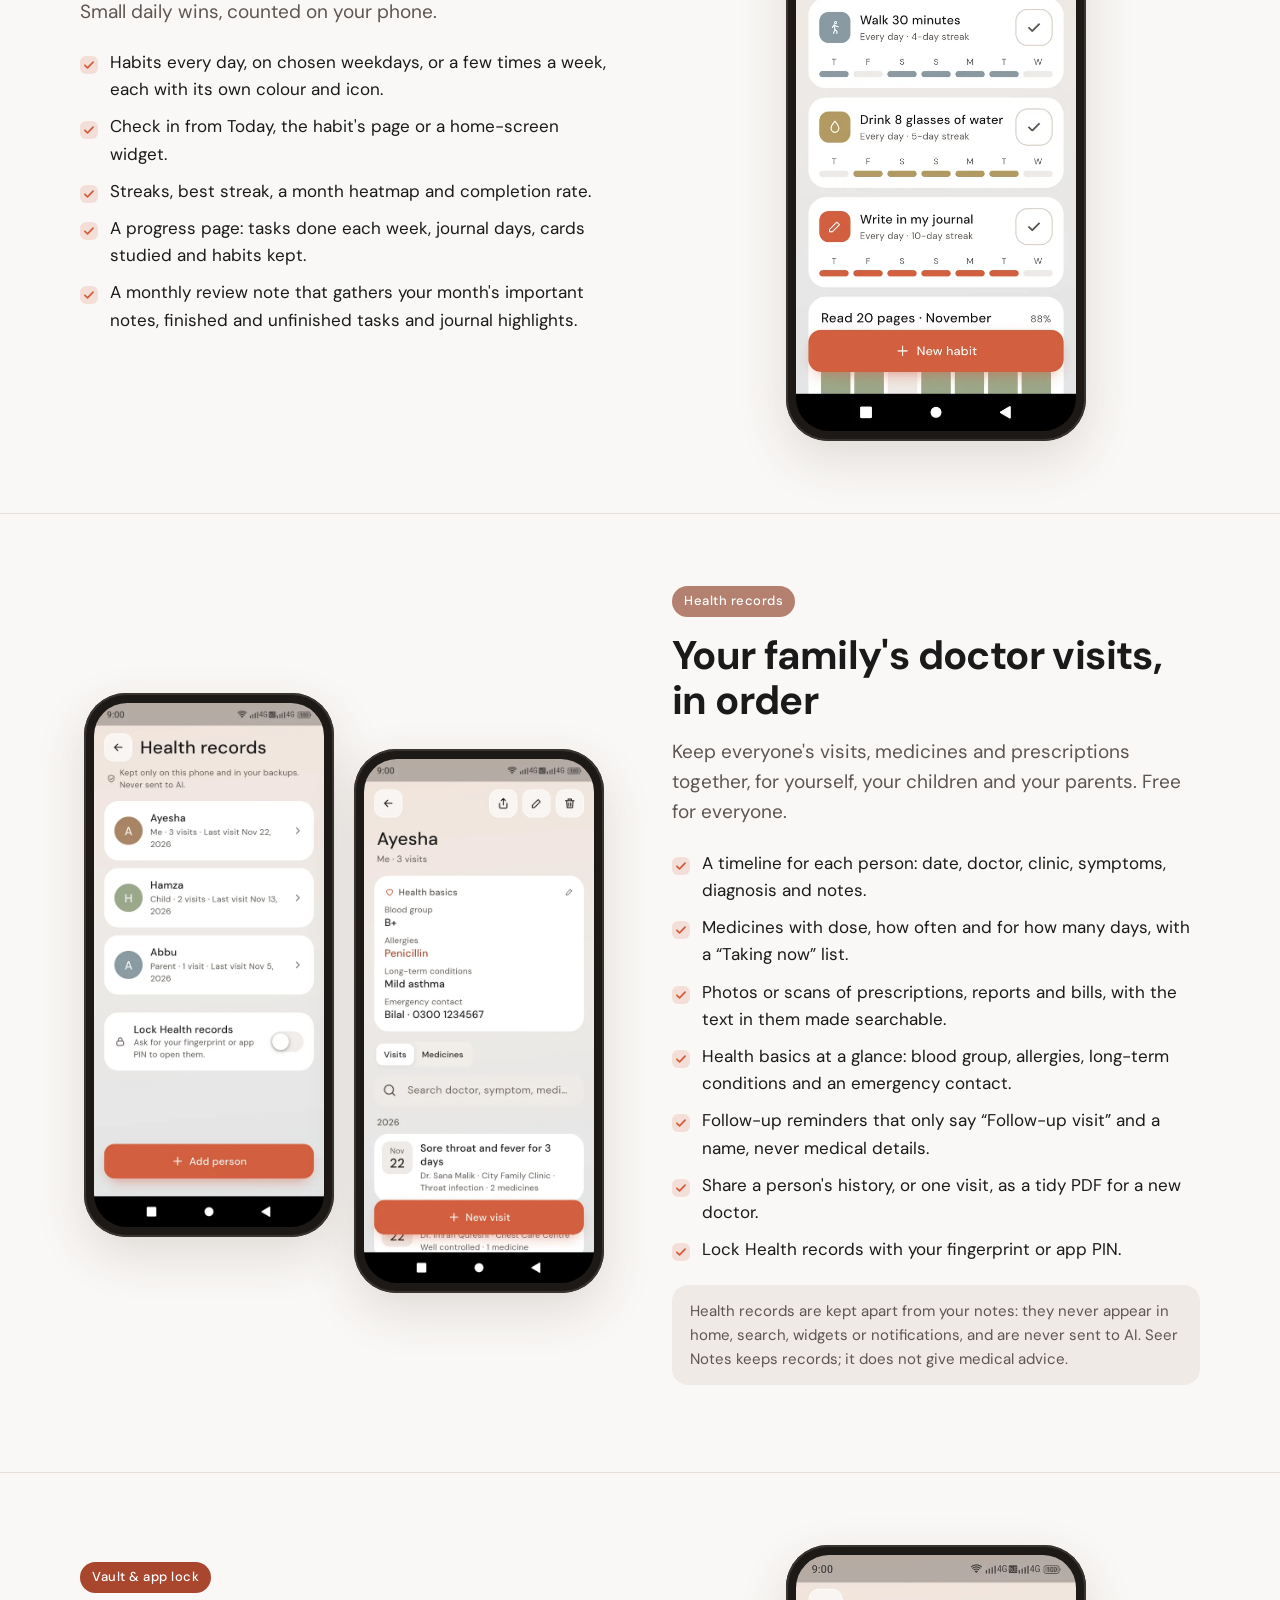
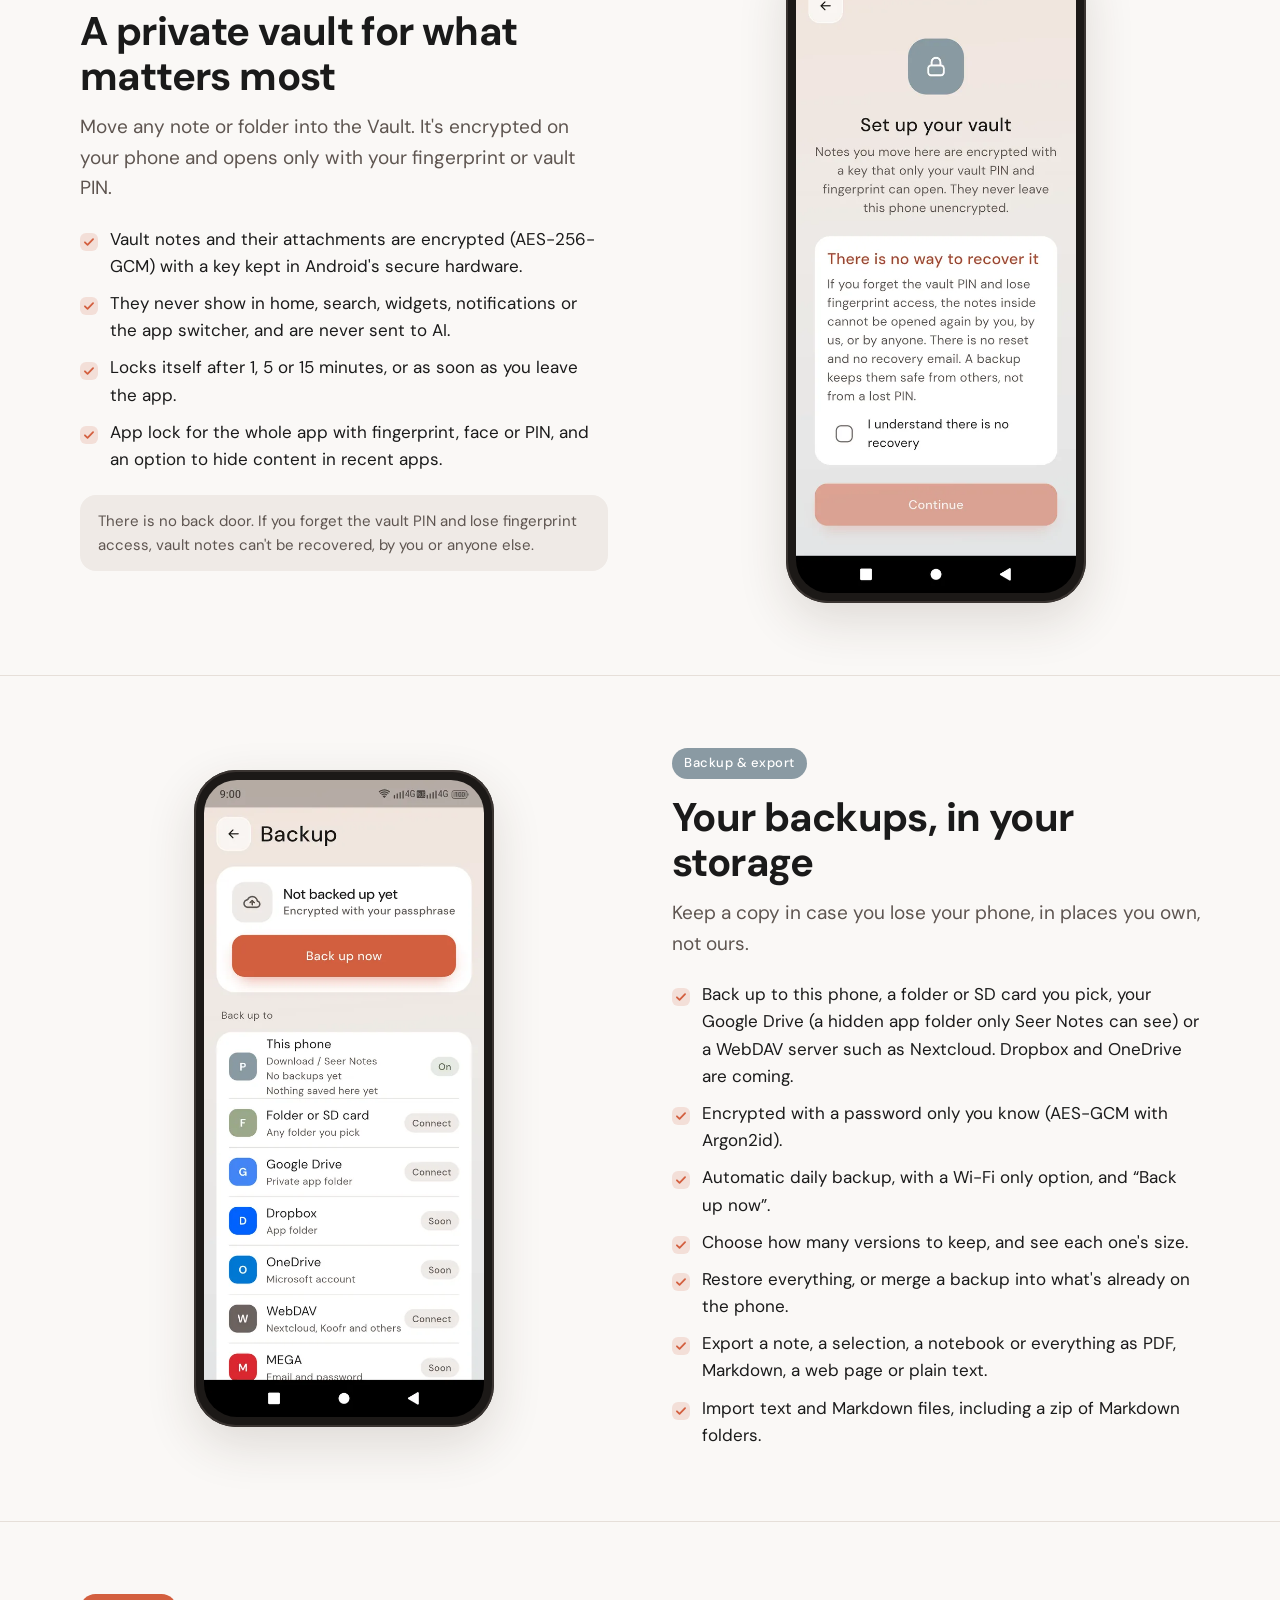
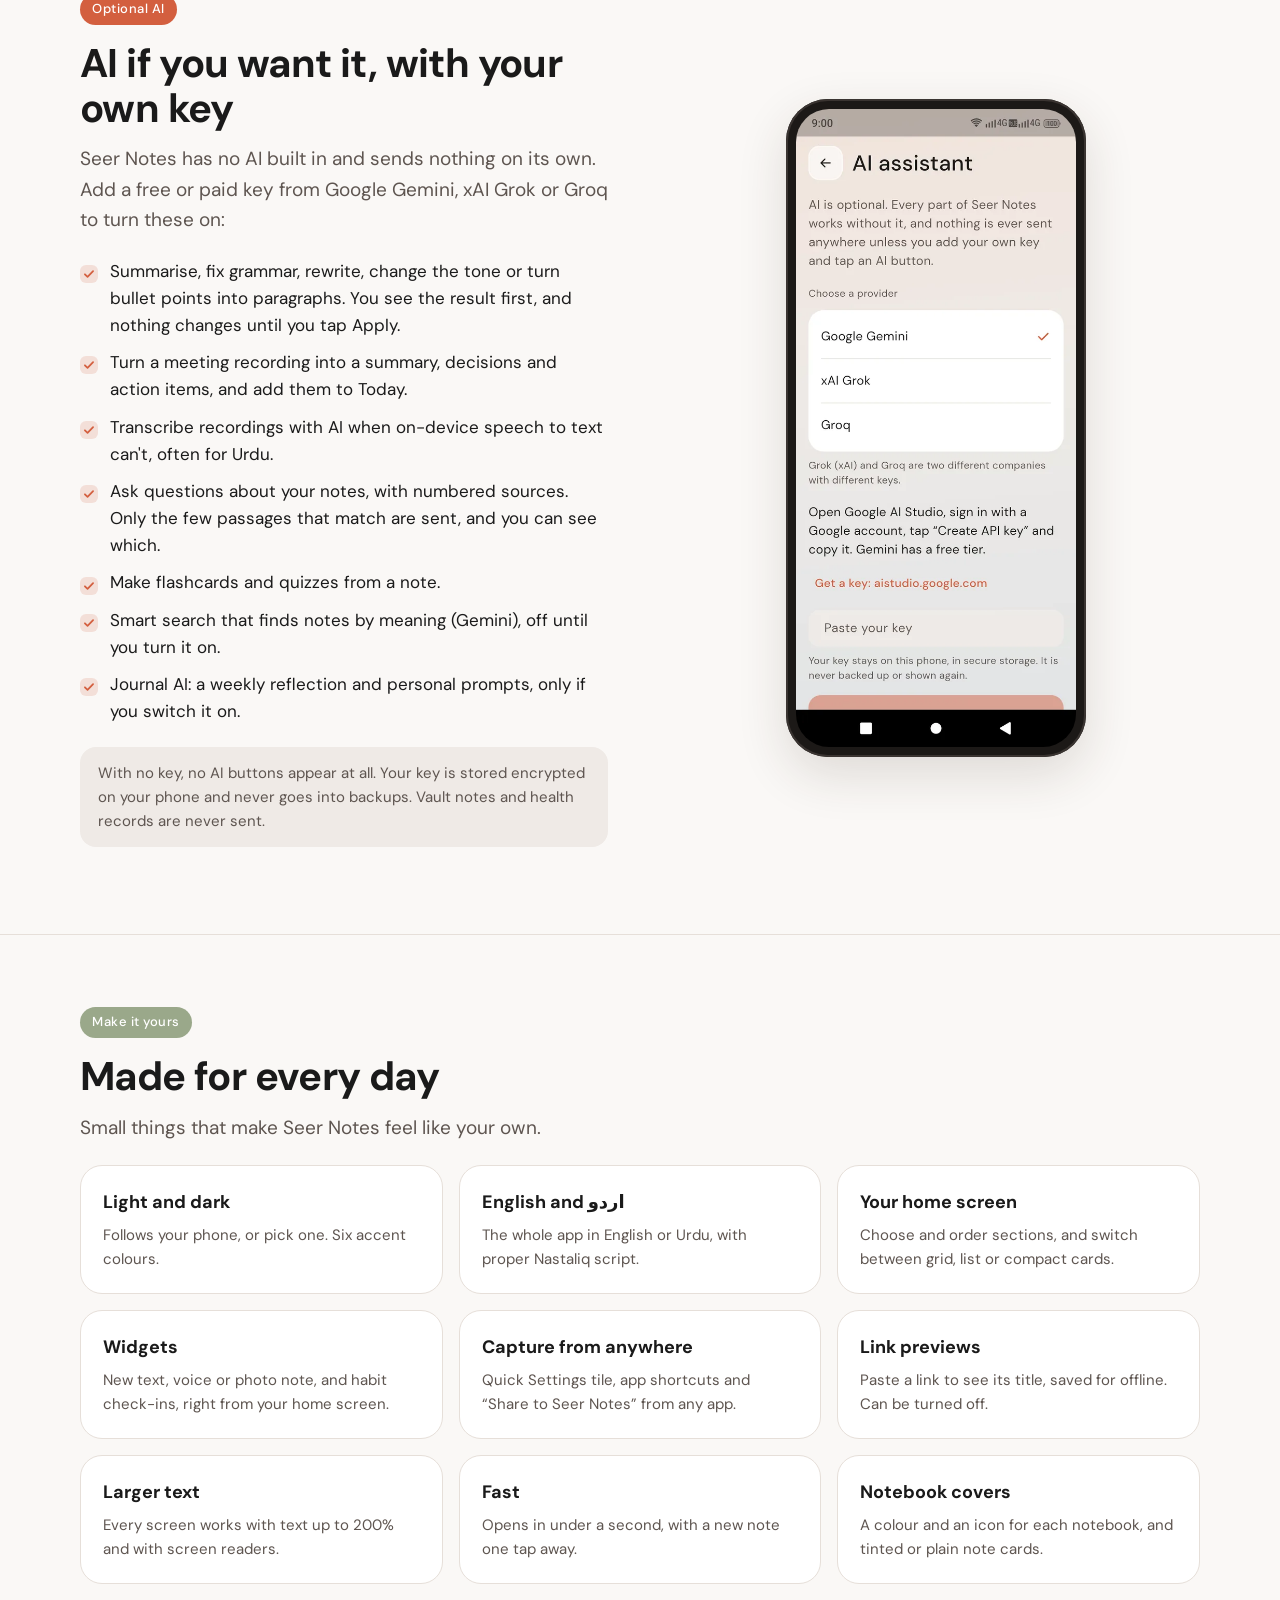
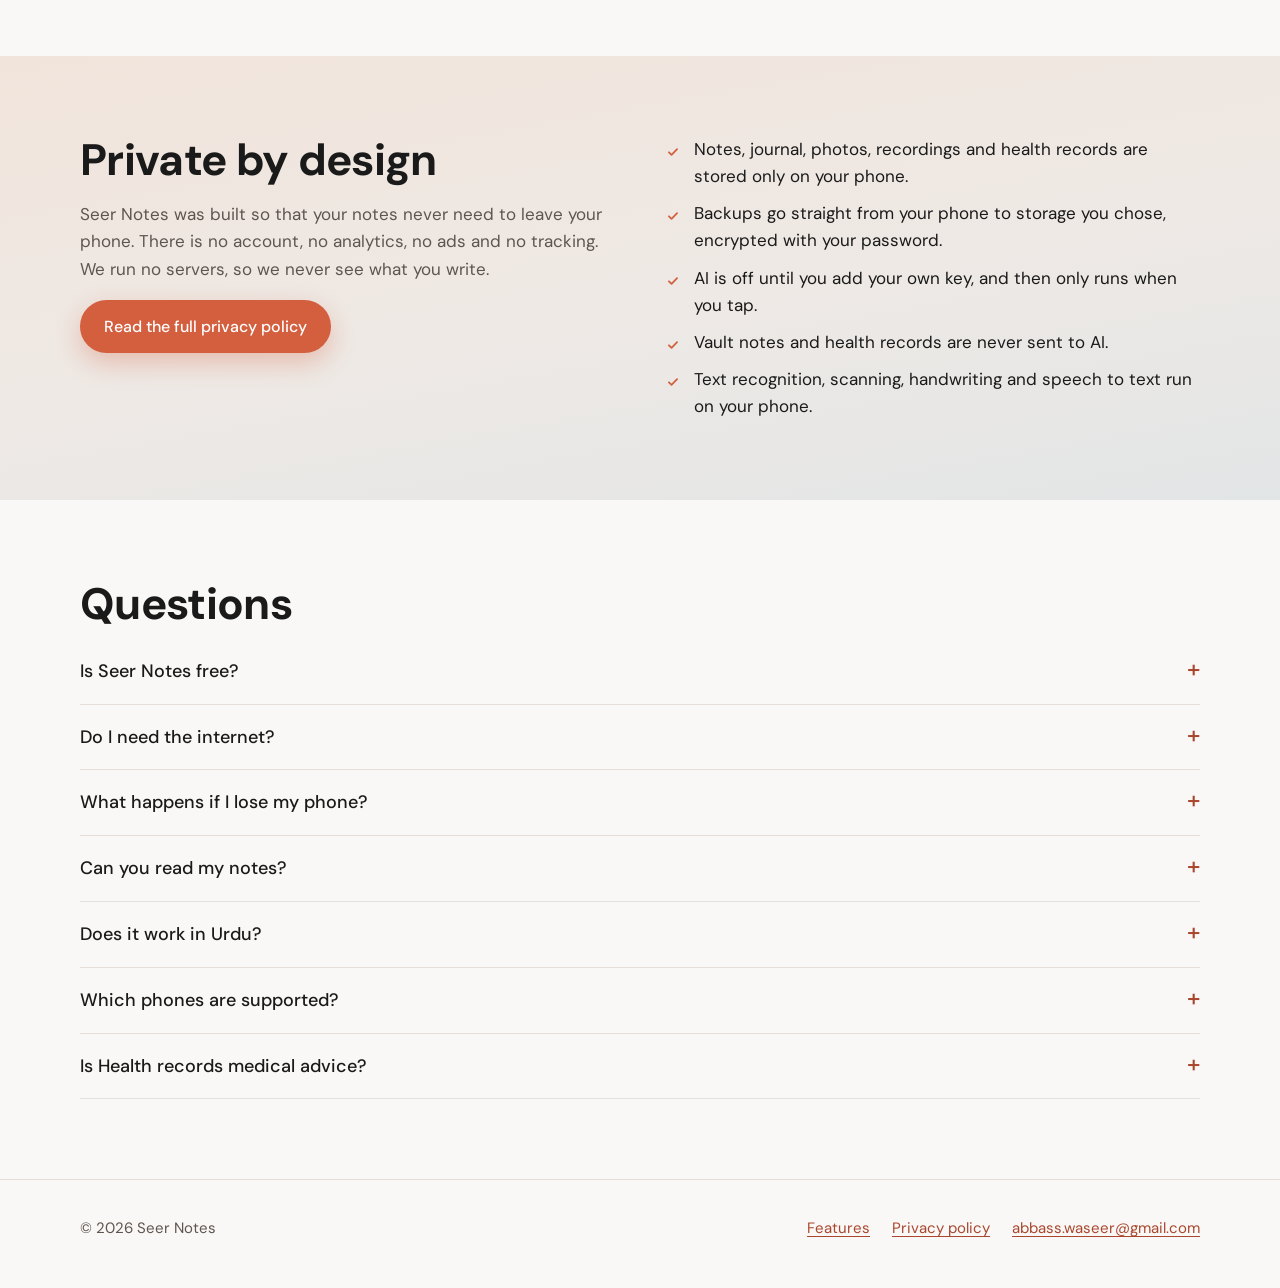
==== commit ab39ca0f: "Restore Health records" ====
--- a/index.html
+++ b/index.html
@@ -7,7 +7,7 @@
 <meta name="description" content="Seer Notes is a fast, private notes and journal app for Android. No account, works offline, encrypted backups to your own storage, and optional AI with your own key.">
 <meta name="theme-color" content="#D35F3F">
 <meta property="og:title" content="Seer Notes: private notes that stay on your phone">
-<meta property="og:description" content="Notes, journal, checklists, voice, scans and habits. No account. Works offline.">
+<meta property="og:description" content="Notes, journal, checklists, voice, scans, habits and family health records. No account. Works offline.">
 <meta property="og:image" content="img/feature-graphic.png">
 <link rel="icon" href="img/icon.png">
 <link rel="stylesheet" href="style.css">
@@ -32,7 +32,7 @@
 <section class="hero">
   <div class="wrap">
     <div>
-      <p class="eyebrow">Notes · Journal · Tasks · Habits</p>
+      <p class="eyebrow">Notes · Journal · Tasks · Health records</p>
       <h1>Private notes that stay on your phone.</h1>
       <p class="lead">A calm, fast notes app for Android. No account, no sign-in, no ads and no servers. Everything works offline.</p>
       <div class="cta">
@@ -72,6 +72,7 @@
       <a href="#organize">Notebooks &amp; links</a>
       <a href="#study">Study</a>
       <a href="#habits">Habits &amp; progress</a>
+      <a href="#health">Health records</a>
       <a href="#vault">Vault &amp; app lock</a>
       <a href="#backup">Backup &amp; export</a>
       <a href="#ai">Optional AI</a>
@@ -306,8 +307,33 @@
   </div>
 </section>
 
+<!-- Health -->
+<section class="feature flip" id="health">
+  <div class="wrap">
+    <div class="text">
+      <span class="tag" style="background:var(--rose)">Health records</span>
+      <h2>Your family's doctor visits, in order</h2>
+      <p class="intro">Keep everyone's visits, medicines and prescriptions together, for yourself, your children and your parents. Free for everyone.</p>
+      <ul class="ticks">
+        <li>A timeline for each person: date, doctor, clinic, symptoms, diagnosis and notes.</li>
+        <li>Medicines with dose, how often and for how many days, with a “Taking now” list.</li>
+        <li>Photos or scans of prescriptions, reports and bills, with the text in them made searchable.</li>
+        <li>Health basics at a glance: blood group, allergies, long-term conditions and an emergency contact.</li>
+        <li>Follow-up reminders that only say “Follow-up visit” and a name, never medical details.</li>
+        <li>Share a person's history, or one visit, as a tidy PDF for a new doctor.</li>
+        <li>Lock Health records with your fingerprint or app PIN.</li>
+      </ul>
+      <p class="note">Health records are kept apart from your notes: they never appear in home, search, widgets or notifications, and are never sent to AI. Seer Notes keeps records; it does not give medical advice.</p>
+    </div>
+    <div class="shots">
+      <div class="phone sm"><img src="img/health-people.webp" alt="Health records listing three family members with their visit counts" loading="lazy" width="540" height="1230"></div>
+      <div class="phone sm"><img src="img/health.webp" alt="A person's health page with blood group, allergies and their latest visit" loading="lazy" width="540" height="1230"></div>
+    </div>
+  </div>
+</section>
+
 <!-- Vault -->
-<section class="feature flip" id="vault">
+<section class="feature" id="vault">
   <div class="wrap">
     <div class="text">
       <span class="tag" style="background:var(--clay)">Vault &amp; app lock</span>
@@ -326,7 +352,7 @@
 </section>
 
 <!-- Backup -->
-<section class="feature" id="backup">
+<section class="feature flip" id="backup">
   <div class="wrap">
     <div class="text">
       <span class="tag" style="background:var(--slate)">Backup &amp; export</span>
@@ -347,7 +373,7 @@
 </section>
 
 <!-- AI -->
-<section class="feature flip" id="ai">
+<section class="feature" id="ai">
   <div class="wrap">
     <div class="text">
       <span class="tag" style="background:var(--terracotta)">Optional AI</span>
@@ -362,7 +388,7 @@
         <li>Smart search that finds notes by meaning (Gemini), off until you turn it on.</li>
         <li>Journal AI: a weekly reflection and personal prompts, only if you switch it on.</li>
       </ul>
-      <p class="note">With no key, no AI buttons appear at all. Your key is stored encrypted on your phone and never goes into backups. Vault notes are never sent.</p>
+      <p class="note">With no key, no AI buttons appear at all. Your key is stored encrypted on your phone and never goes into backups. Vault notes and health records are never sent.</p>
     </div>
     <div class="shots"><div class="phone"><img src="img/ai.webp" alt="AI assistant settings: choose Gemini, Grok or Groq and paste your own key" loading="lazy" width="540" height="1230"></div></div>
   </div>
@@ -398,10 +424,10 @@
       <p><a class="btn" href="privacy.html">Read the full privacy policy</a></p>
     </div>
     <ul class="ticks">
-      <li>Notes, journal, photos and recordings are stored only on your phone.</li>
+      <li>Notes, journal, photos, recordings and health records are stored only on your phone.</li>
       <li>Backups go straight from your phone to storage you chose, encrypted with your password.</li>
       <li>AI is off until you add your own key, and then only runs when you tap.</li>
-      <li>Vault notes are never sent to AI.</li>
+      <li>Vault notes and health records are never sent to AI.</li>
       <li>Text recognition, scanning, handwriting and speech to text run on your phone.</li>
     </ul>
   </div>
@@ -416,6 +442,7 @@
     <details><summary>Can you read my notes?</summary><p>No. We have no servers and no account system, so your notes never reach us.</p></details>
     <details><summary>Does it work in Urdu?</summary><p>Yes. The app can be fully in Urdu, Urdu notes use Nastaliq script, and voice typing and journal prompts support Urdu too. On-device Urdu speech recognition depends on your phone.</p></details>
     <details><summary>Which phones are supported?</summary><p>Android phones running Android 7.0 or newer.</p></details>
+    <details><summary>Is Health records medical advice?</summary><p>No. It's a private place to keep your own records of visits, medicines and prescriptions. Always follow your doctor's advice.</p></details>
   </div>
 </section>
 
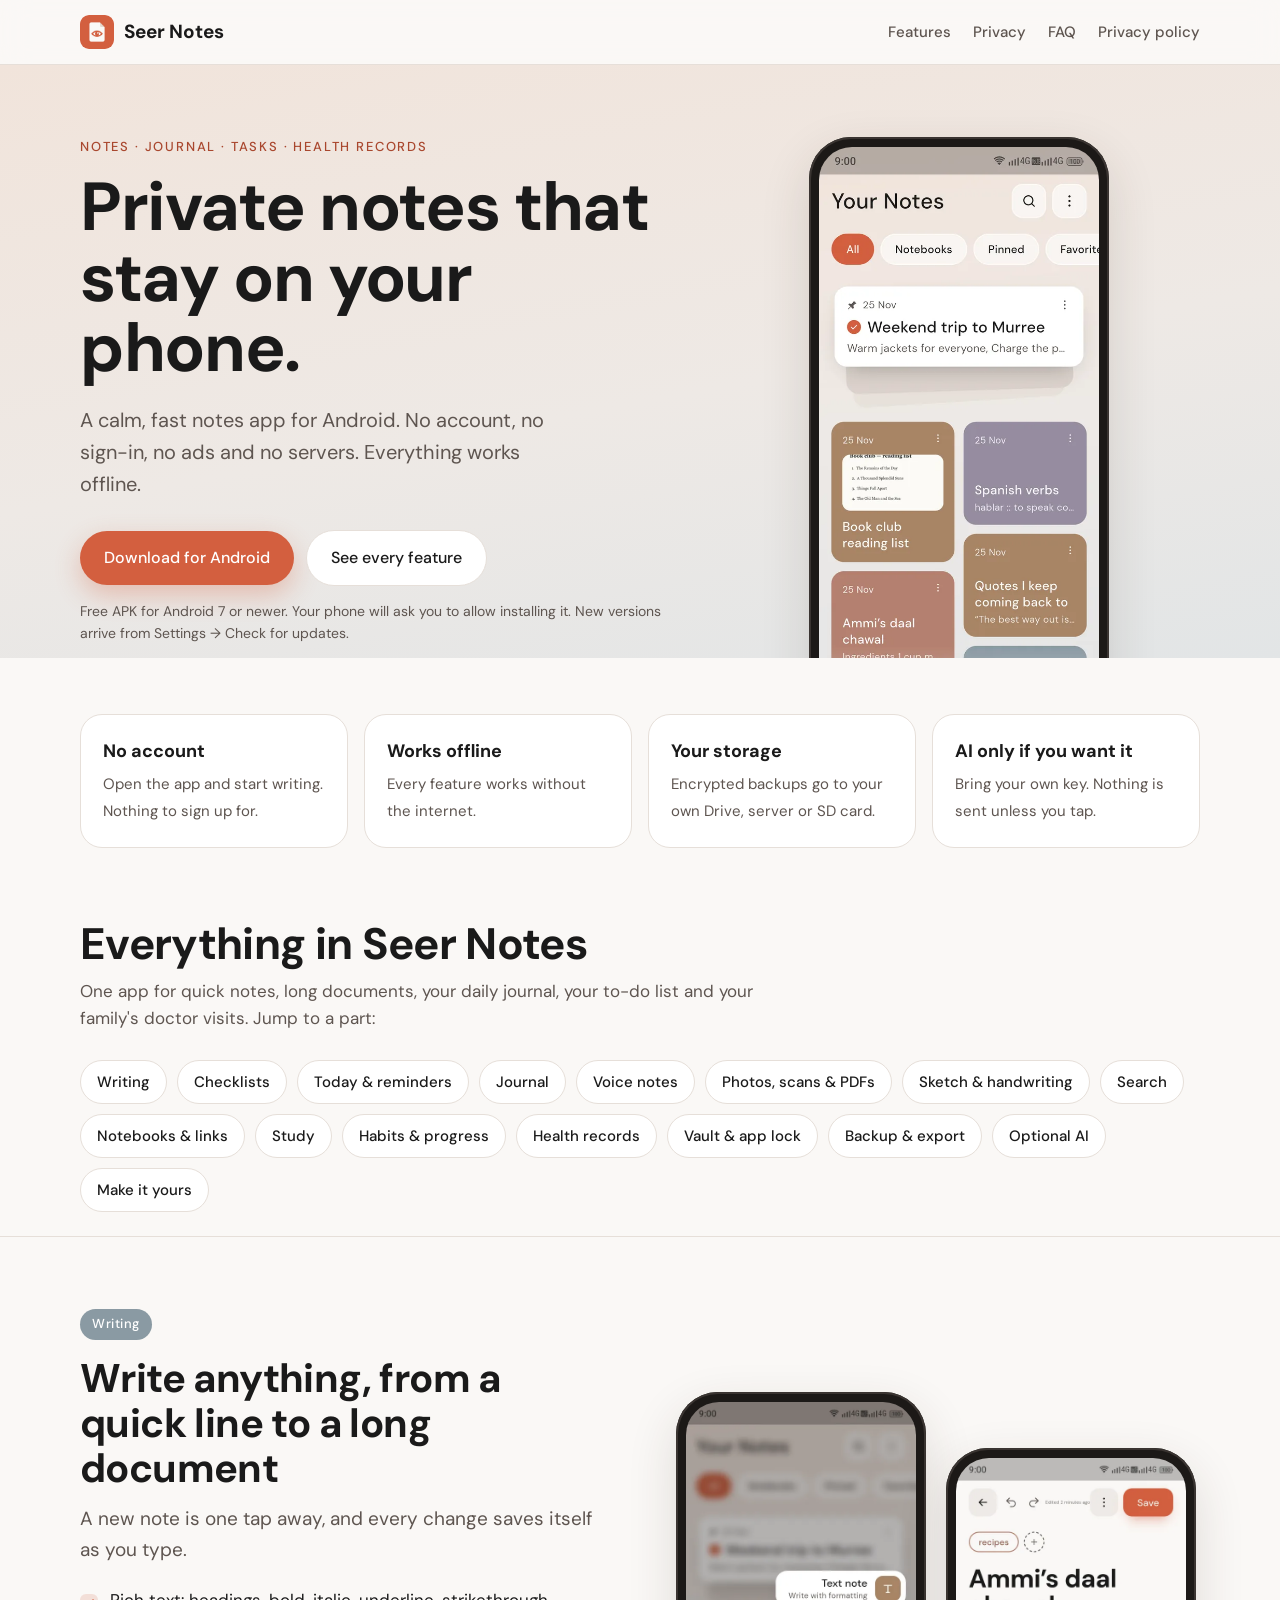
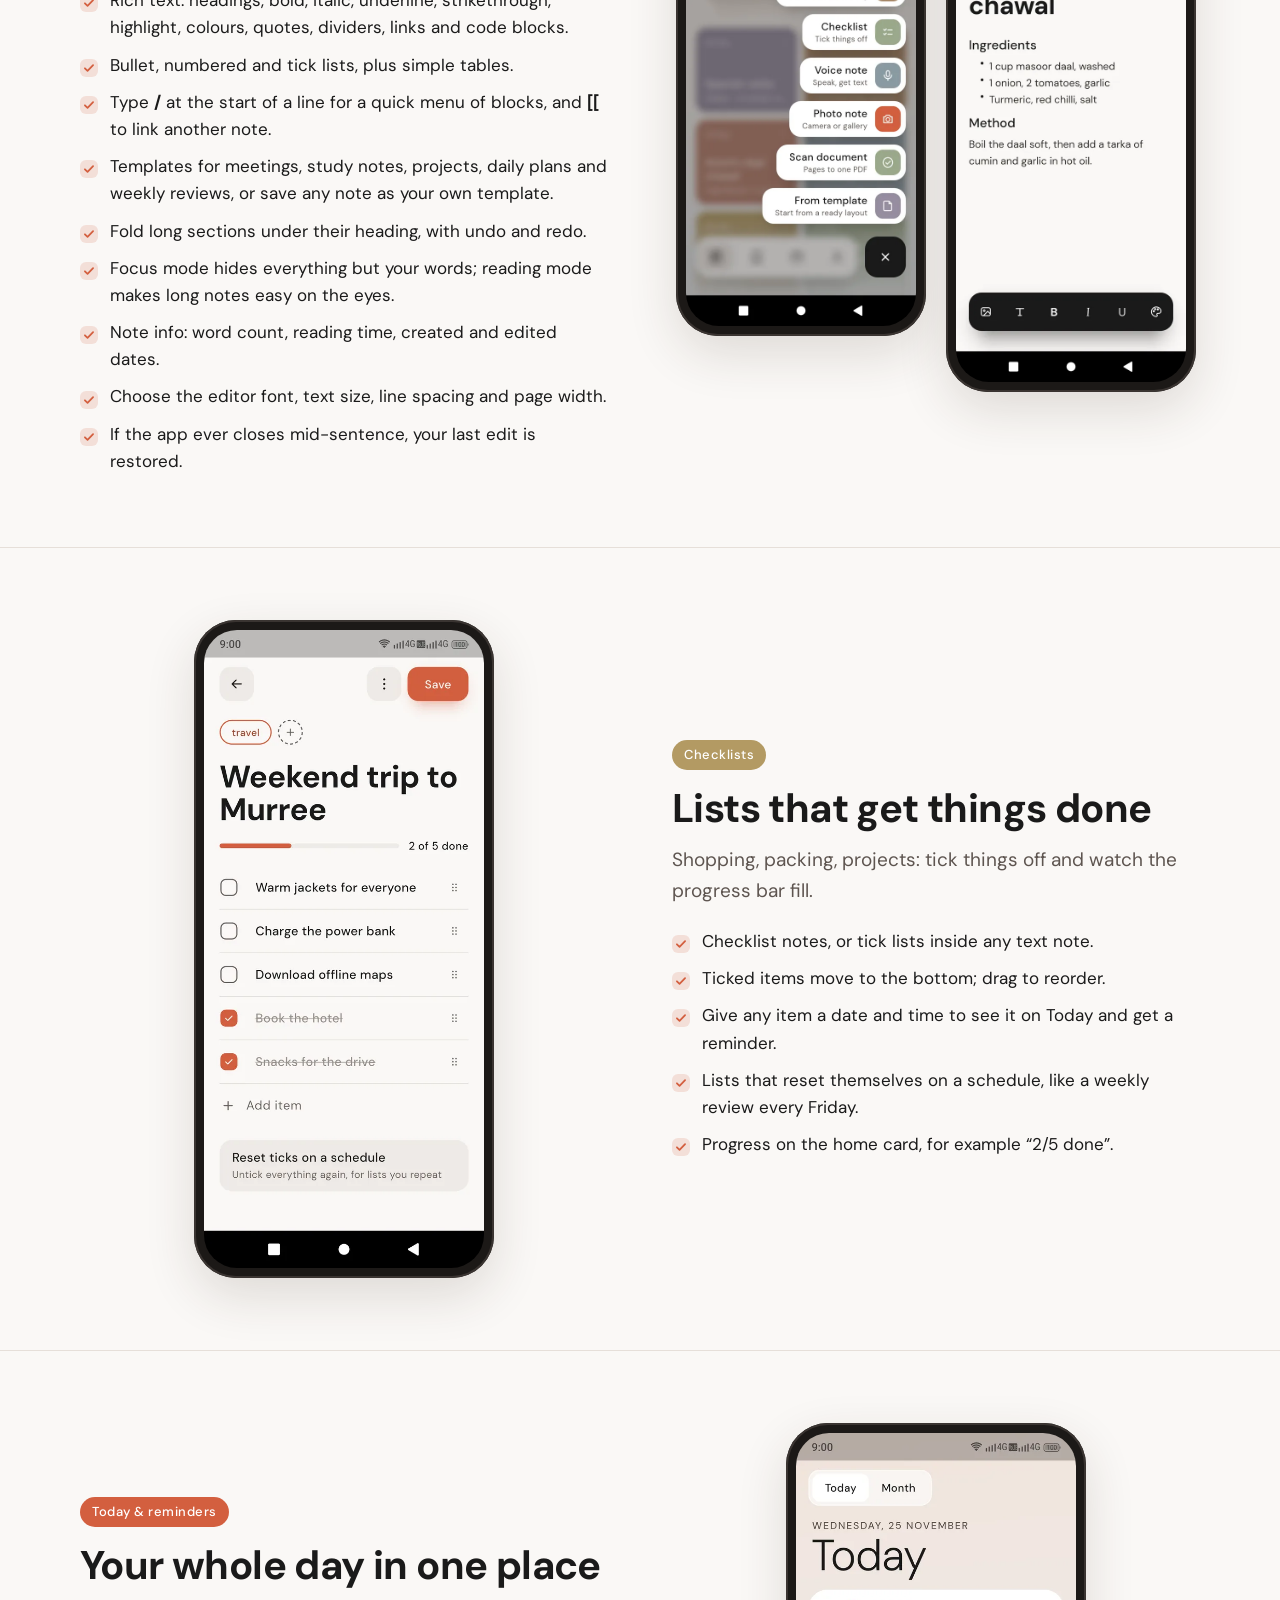
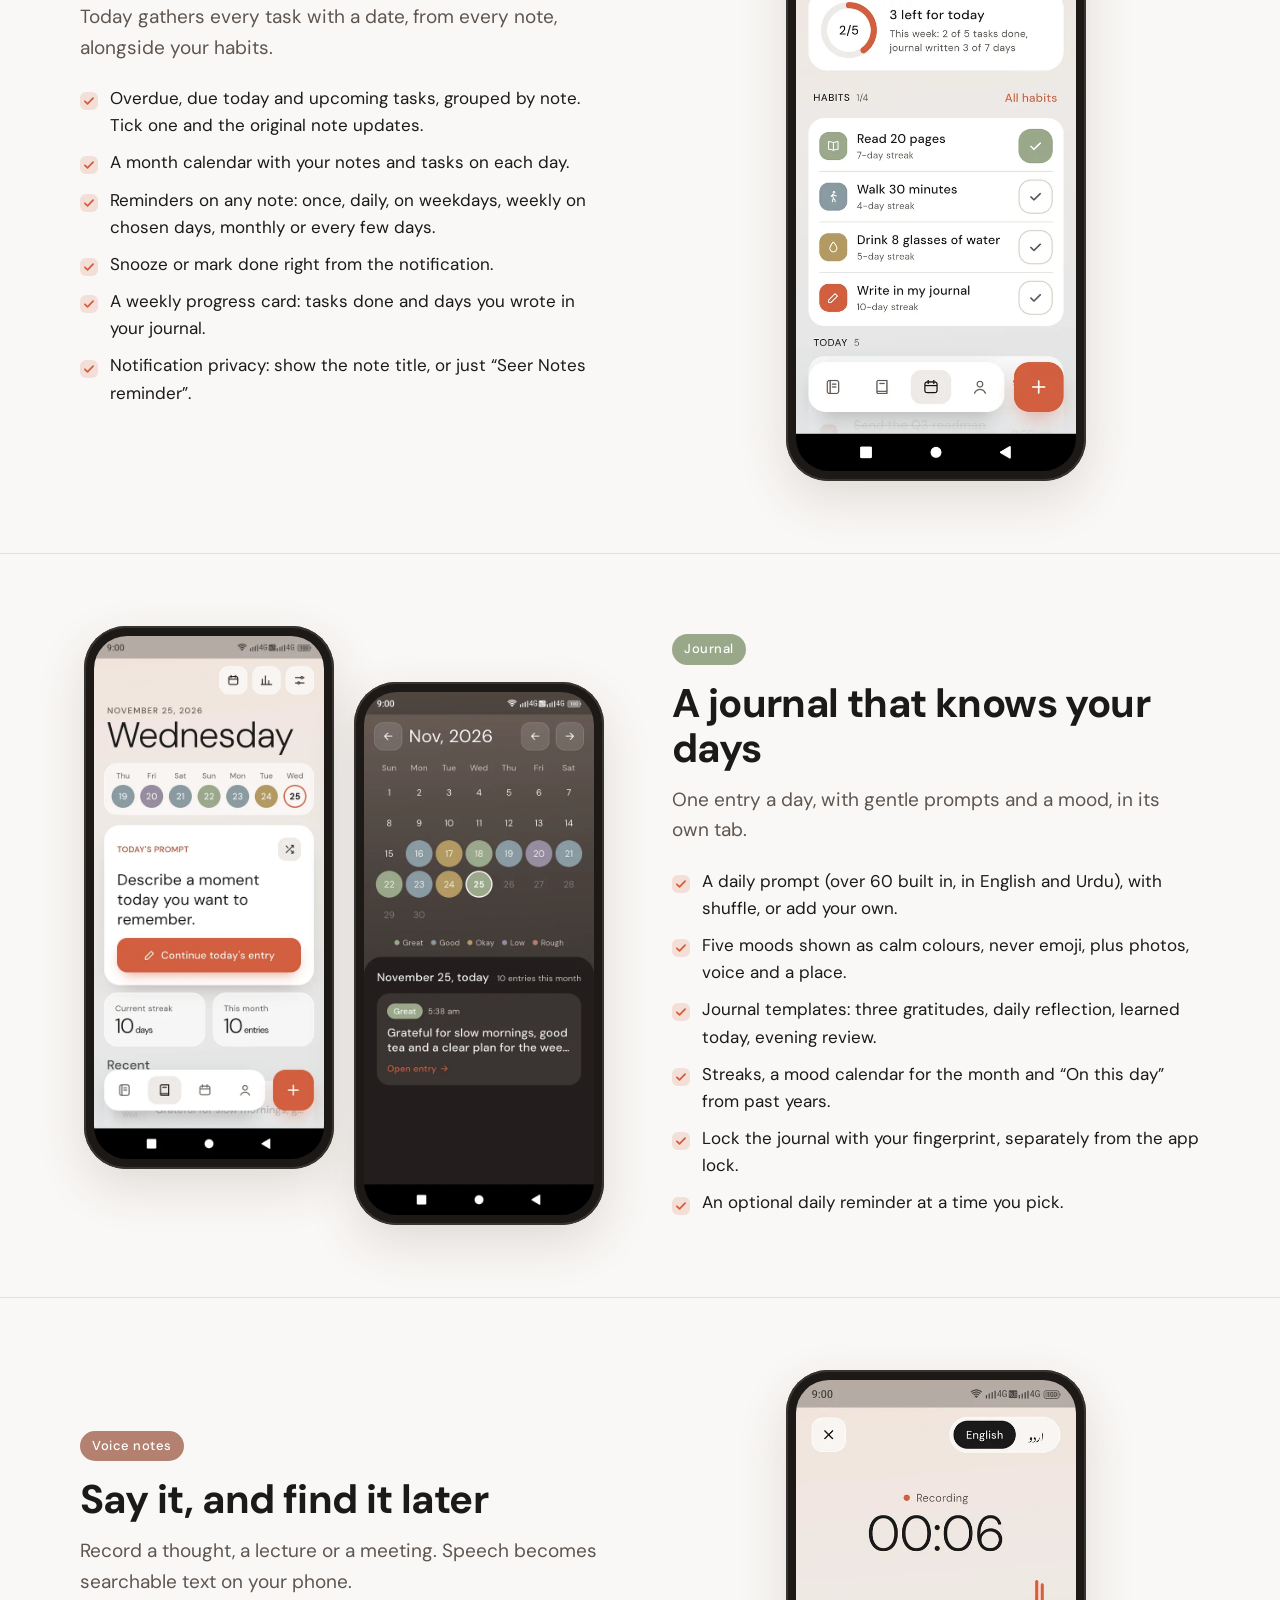
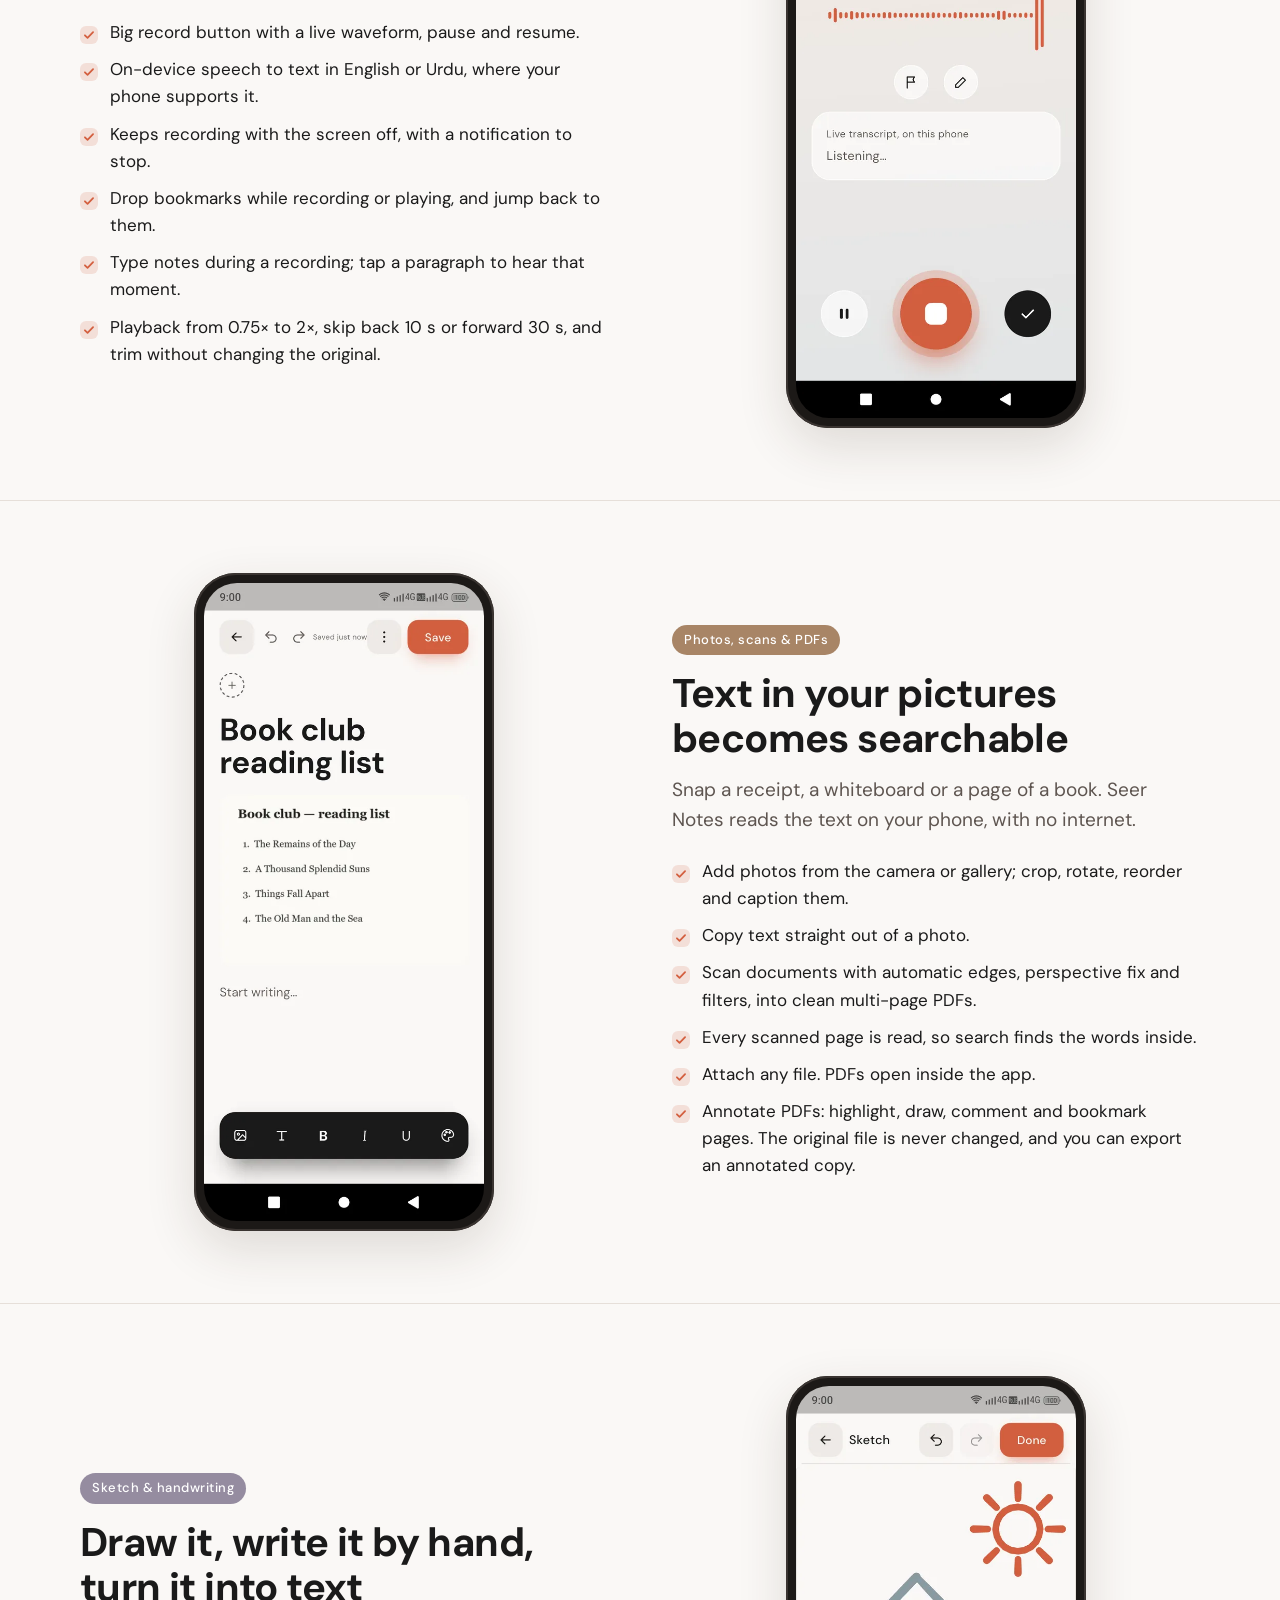
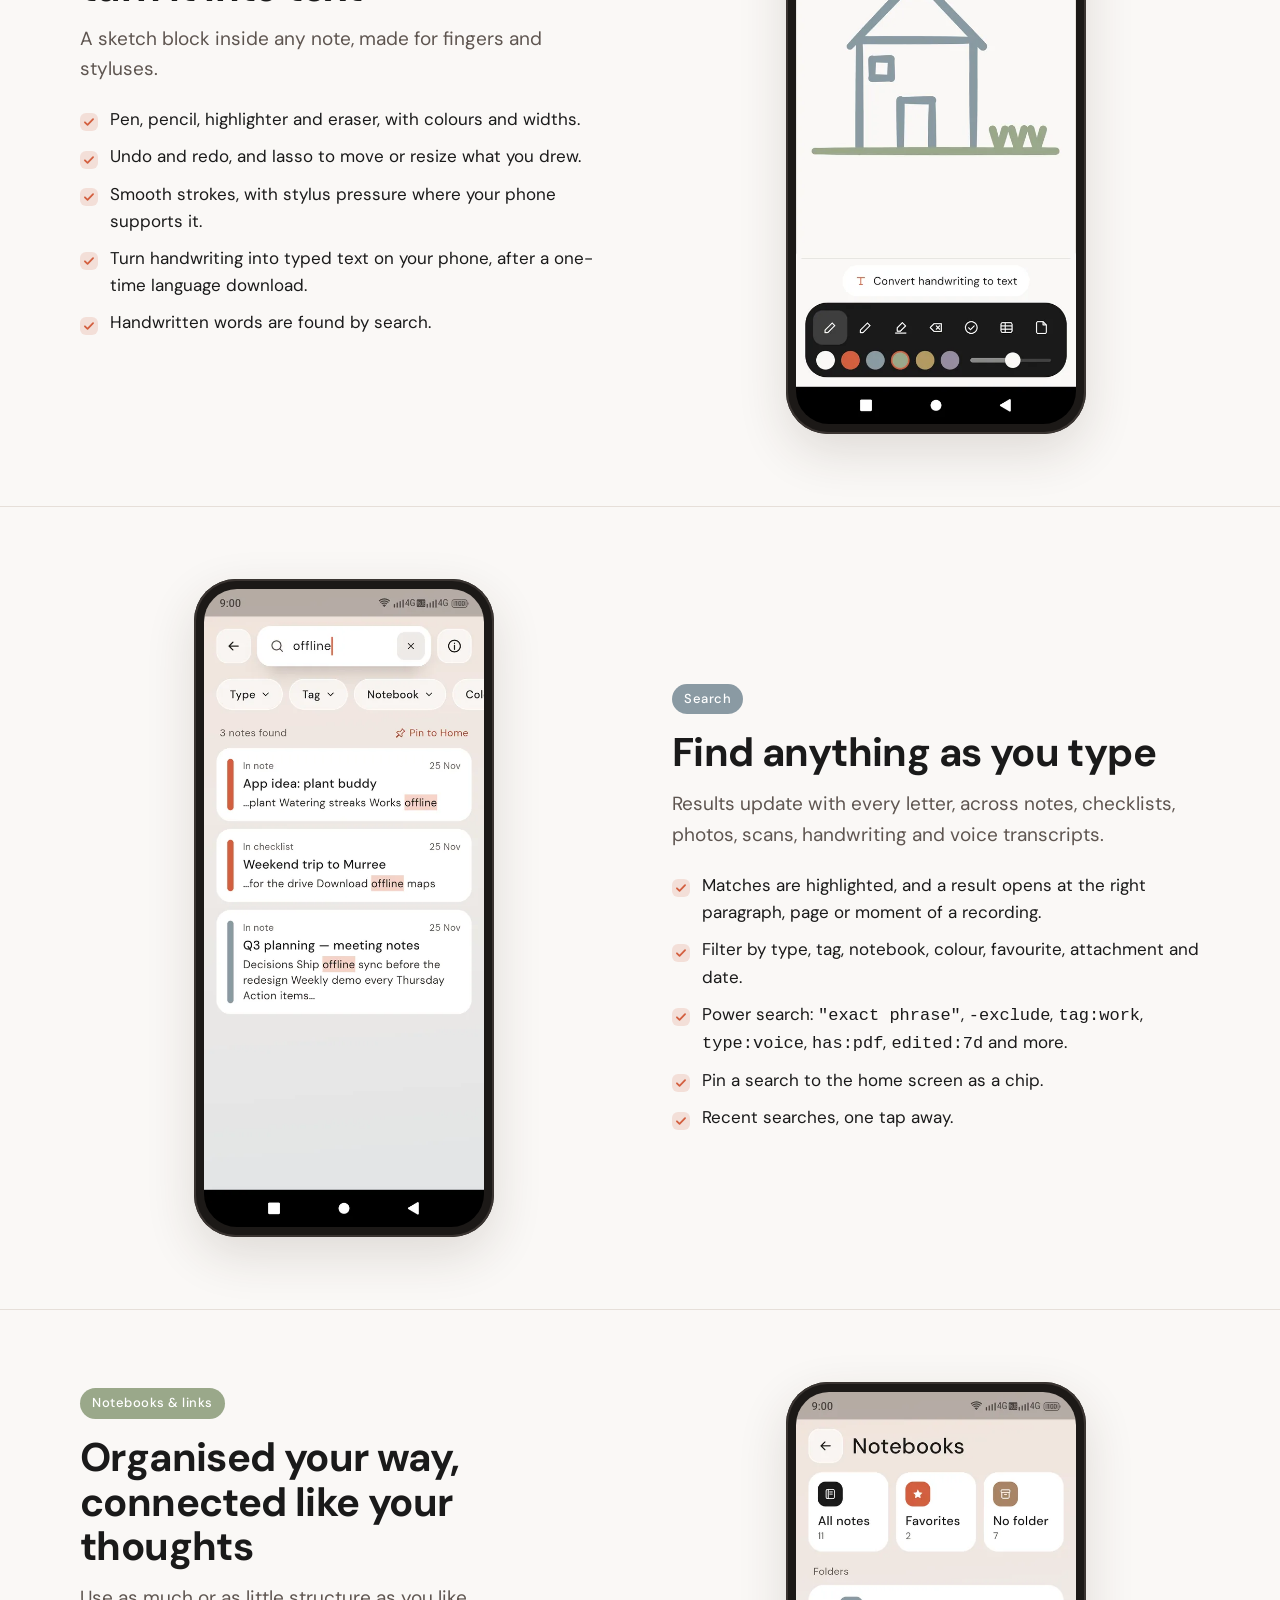
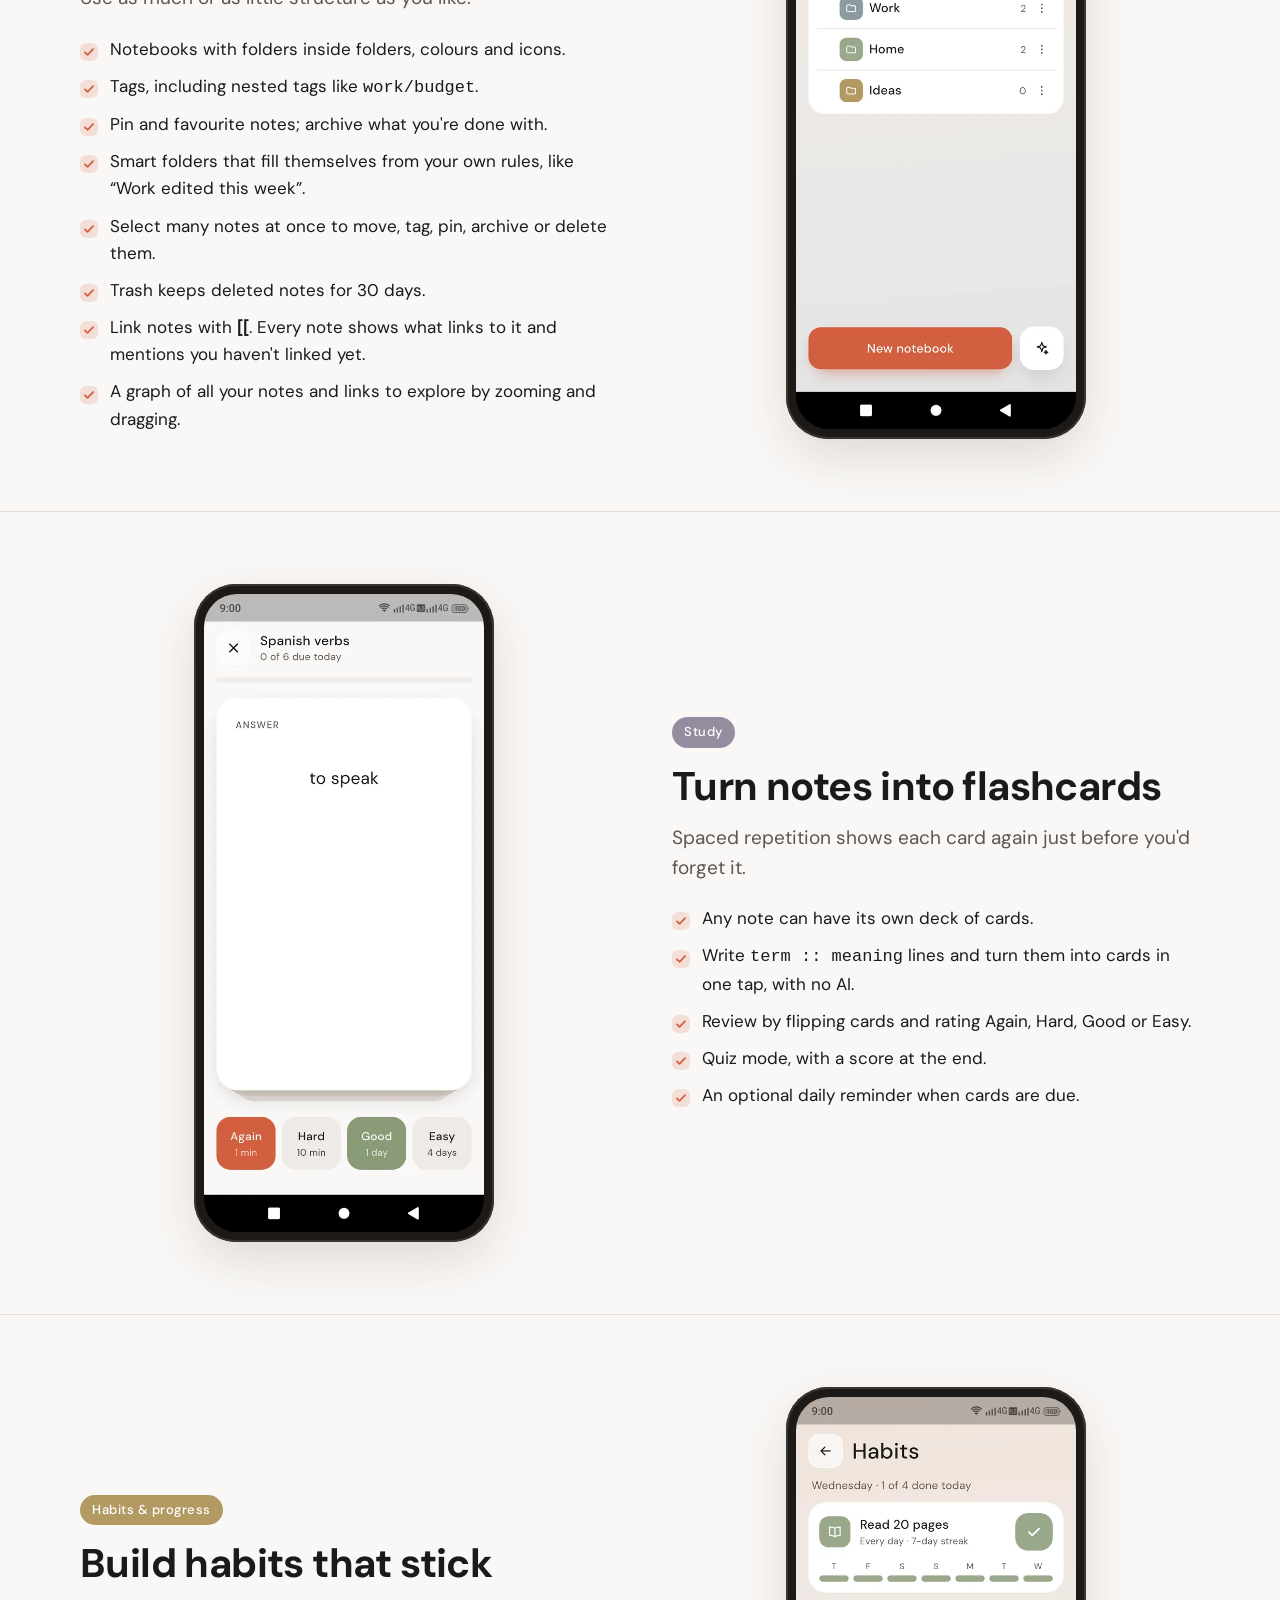
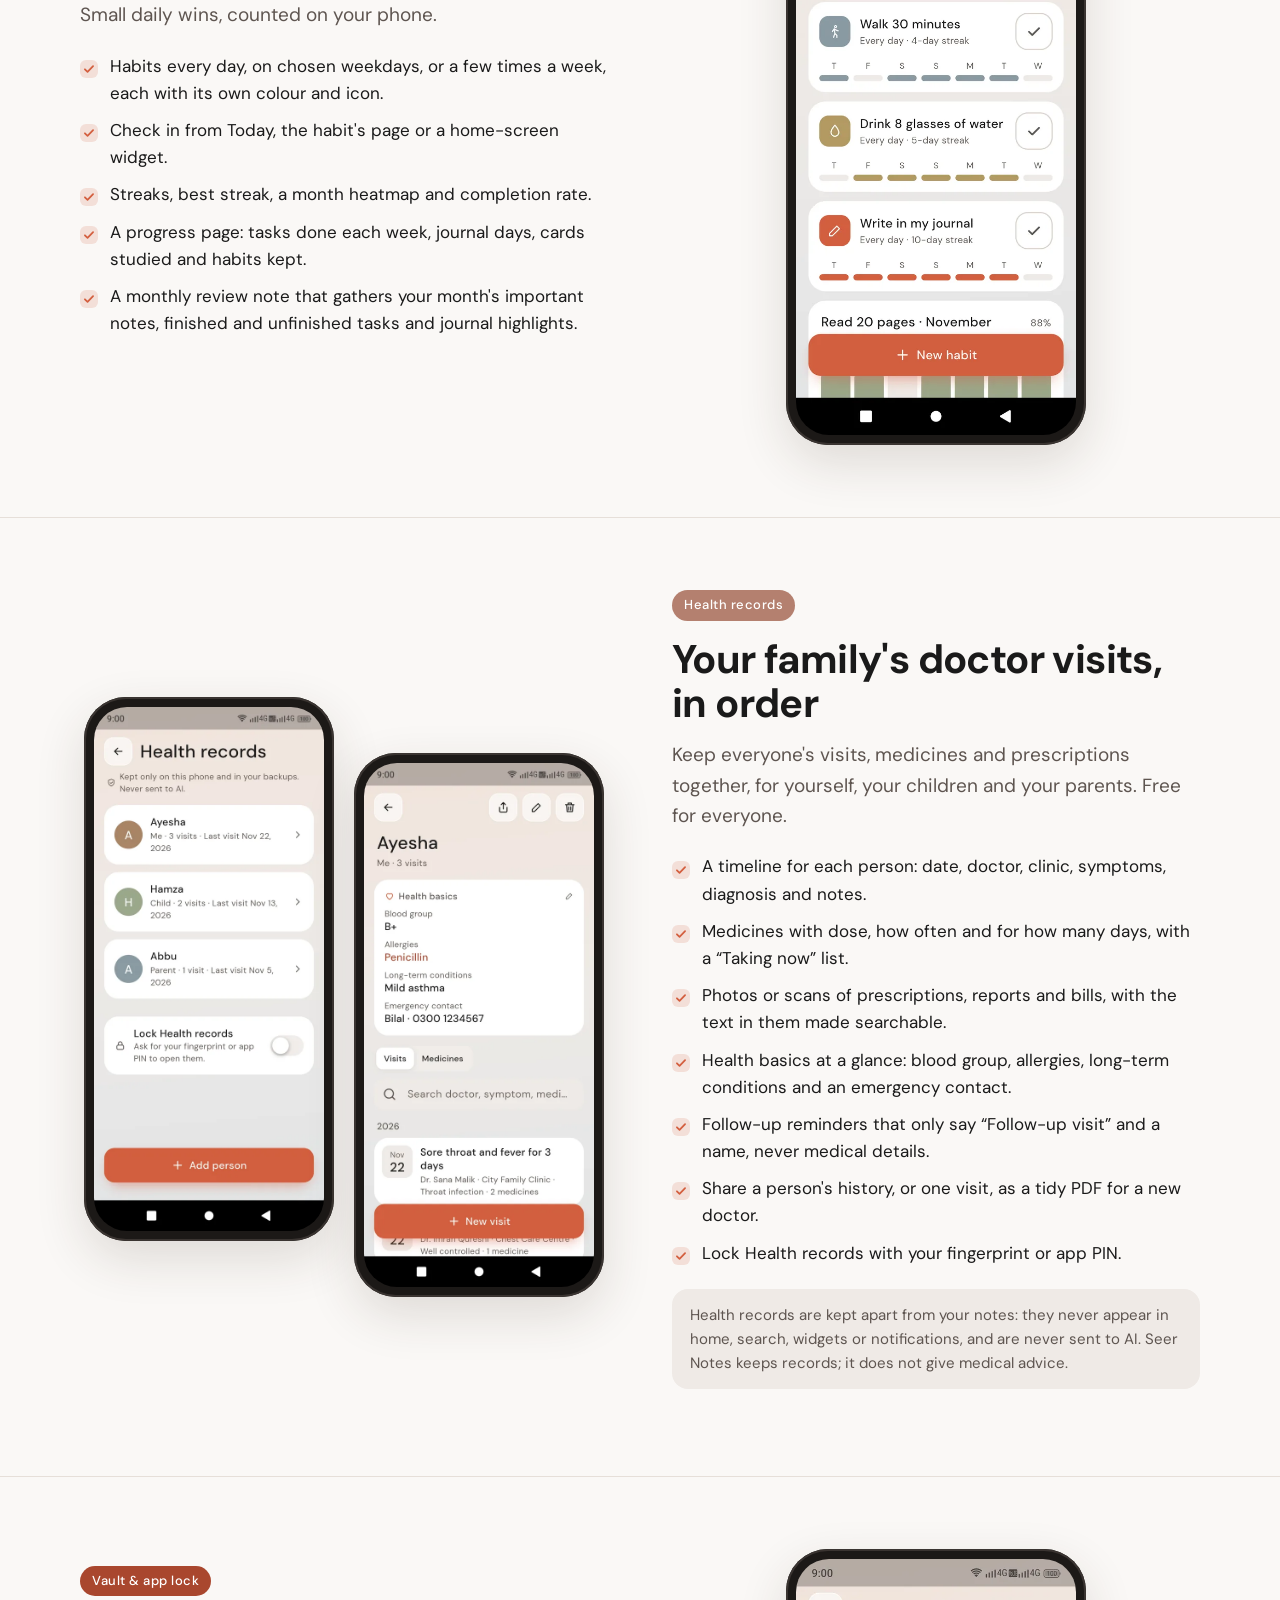
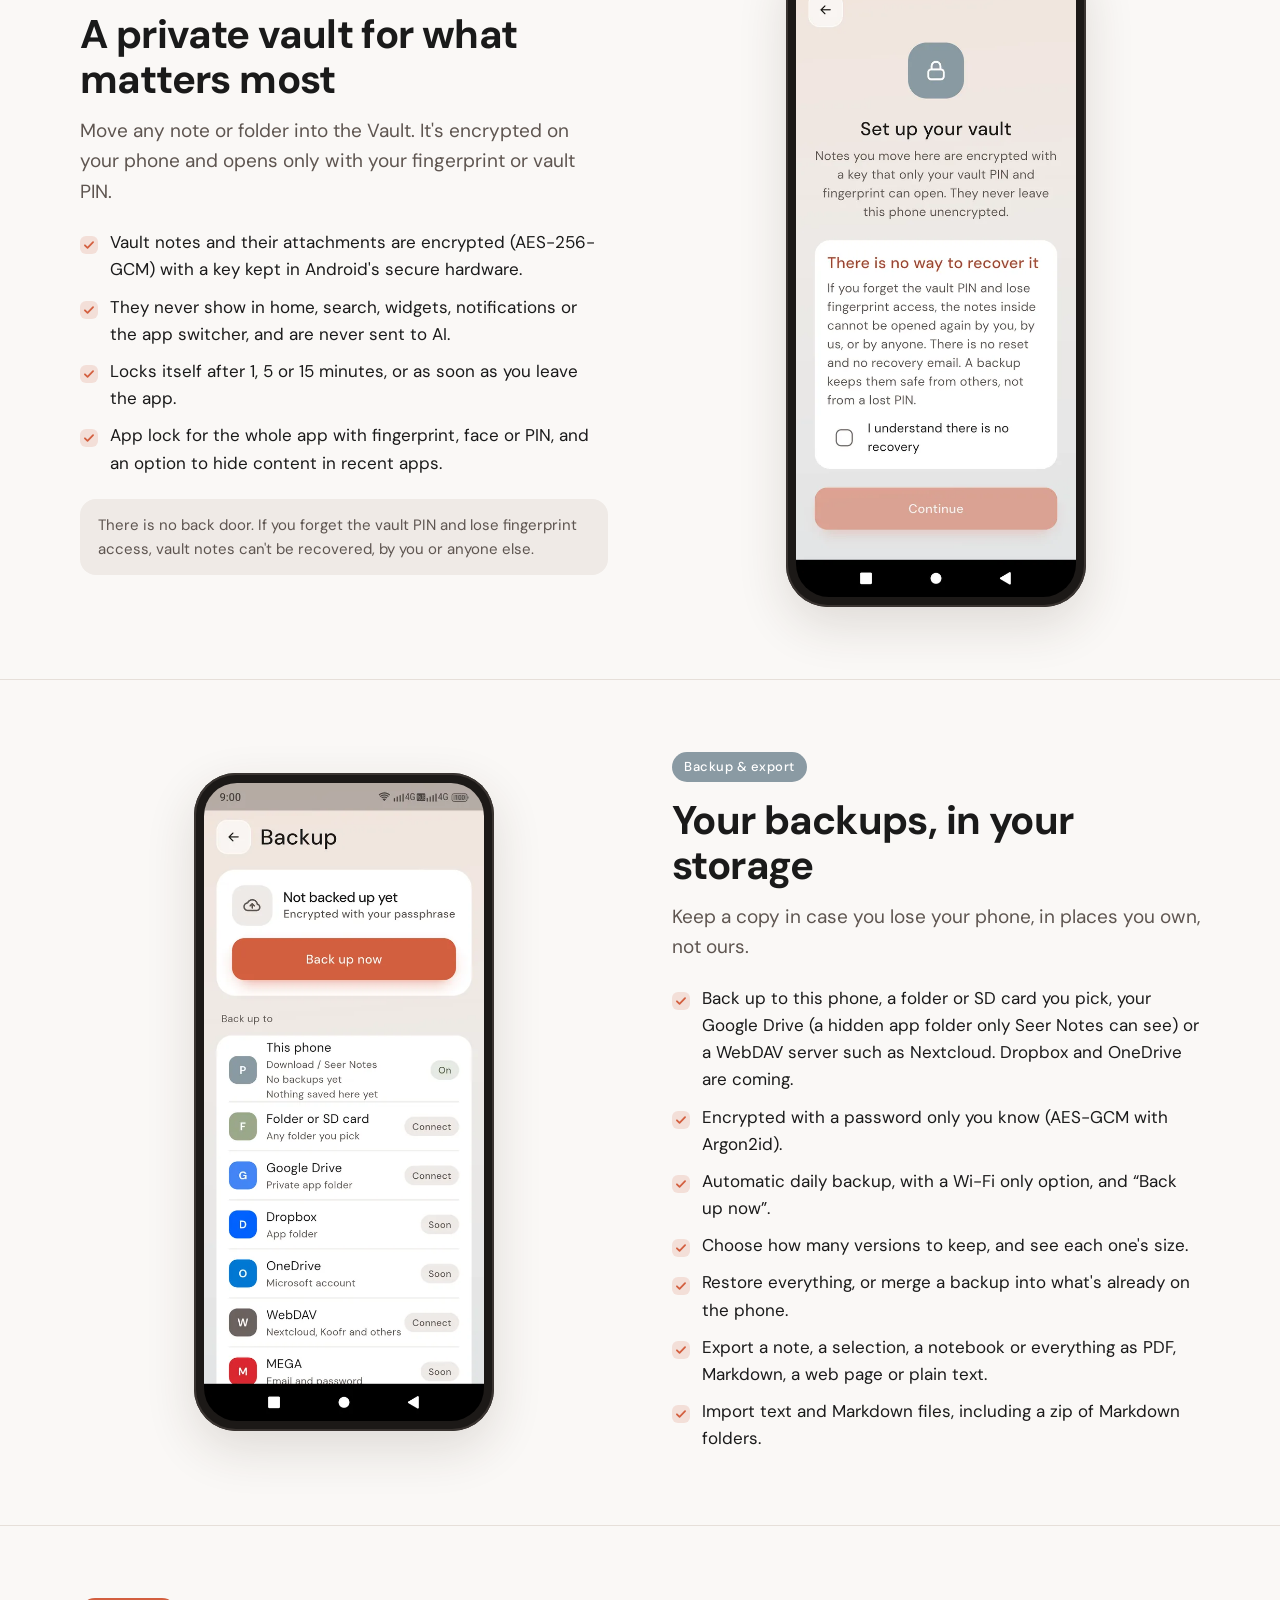
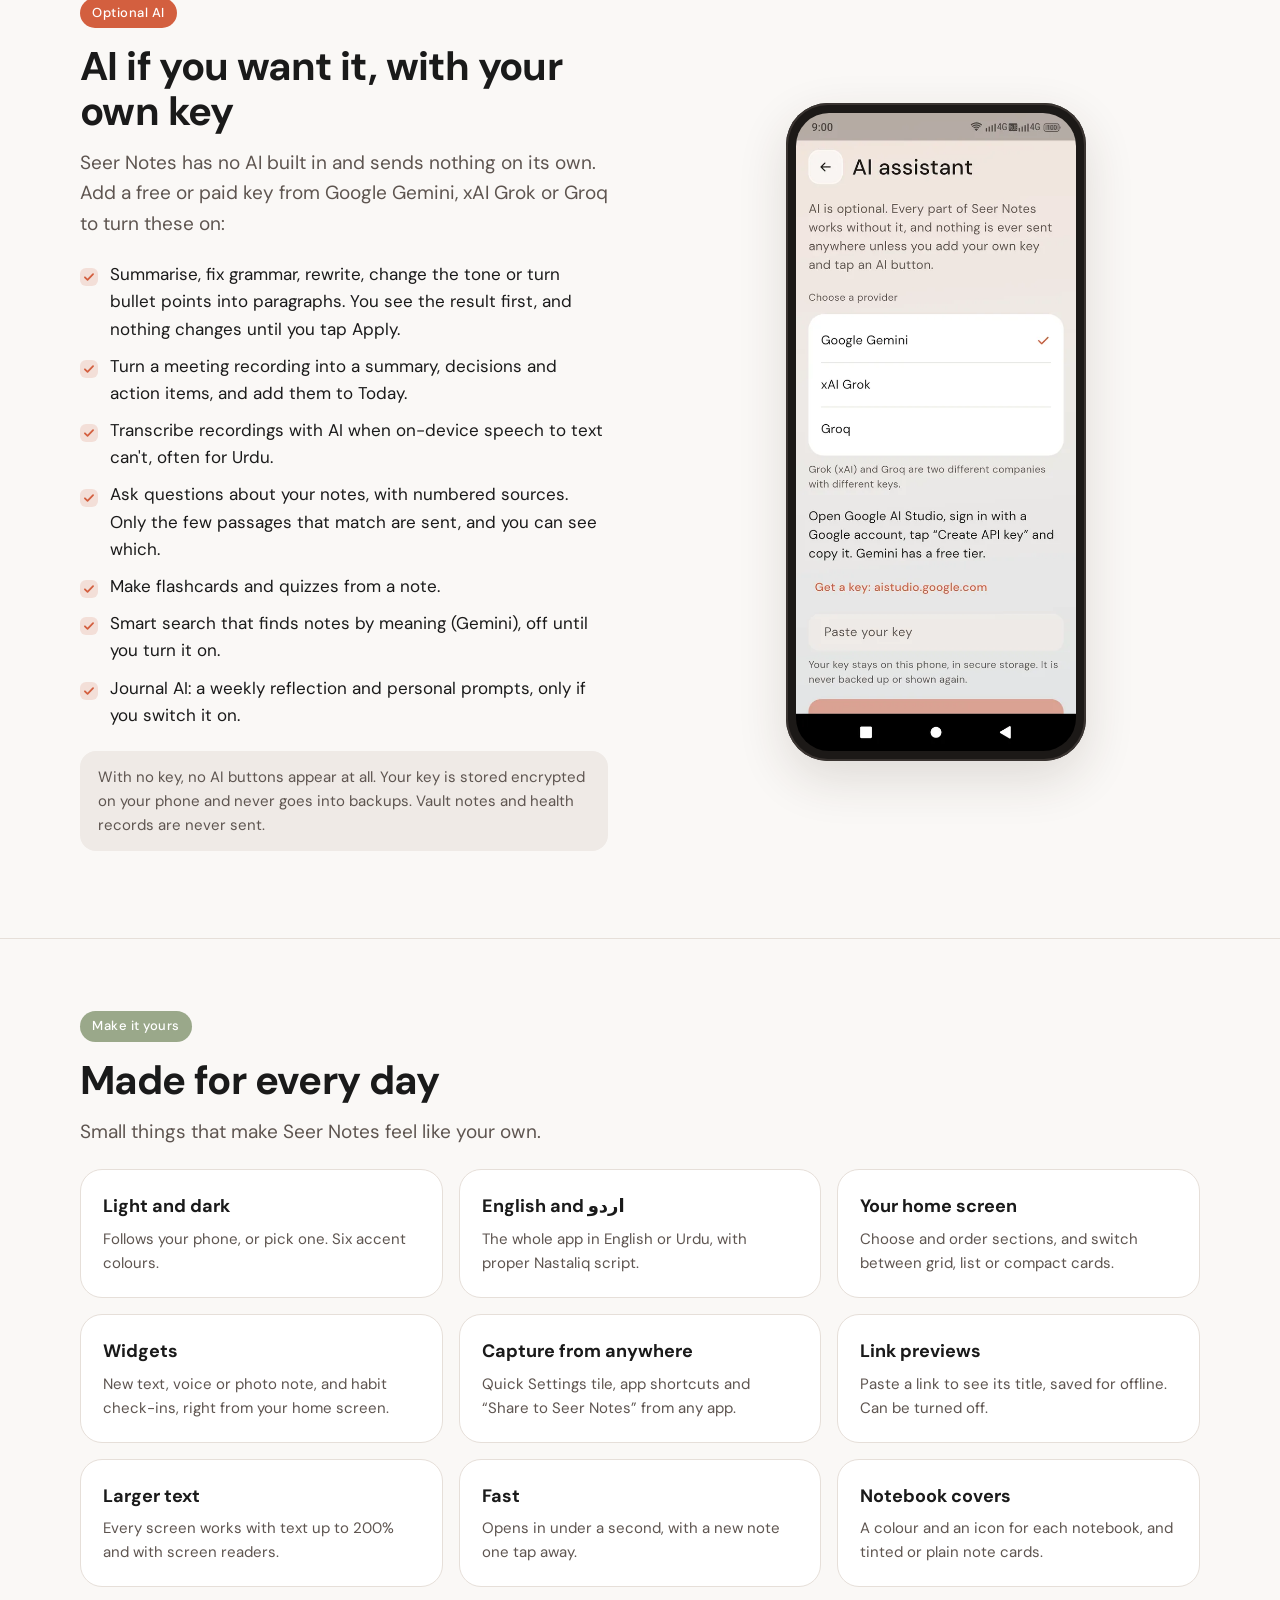
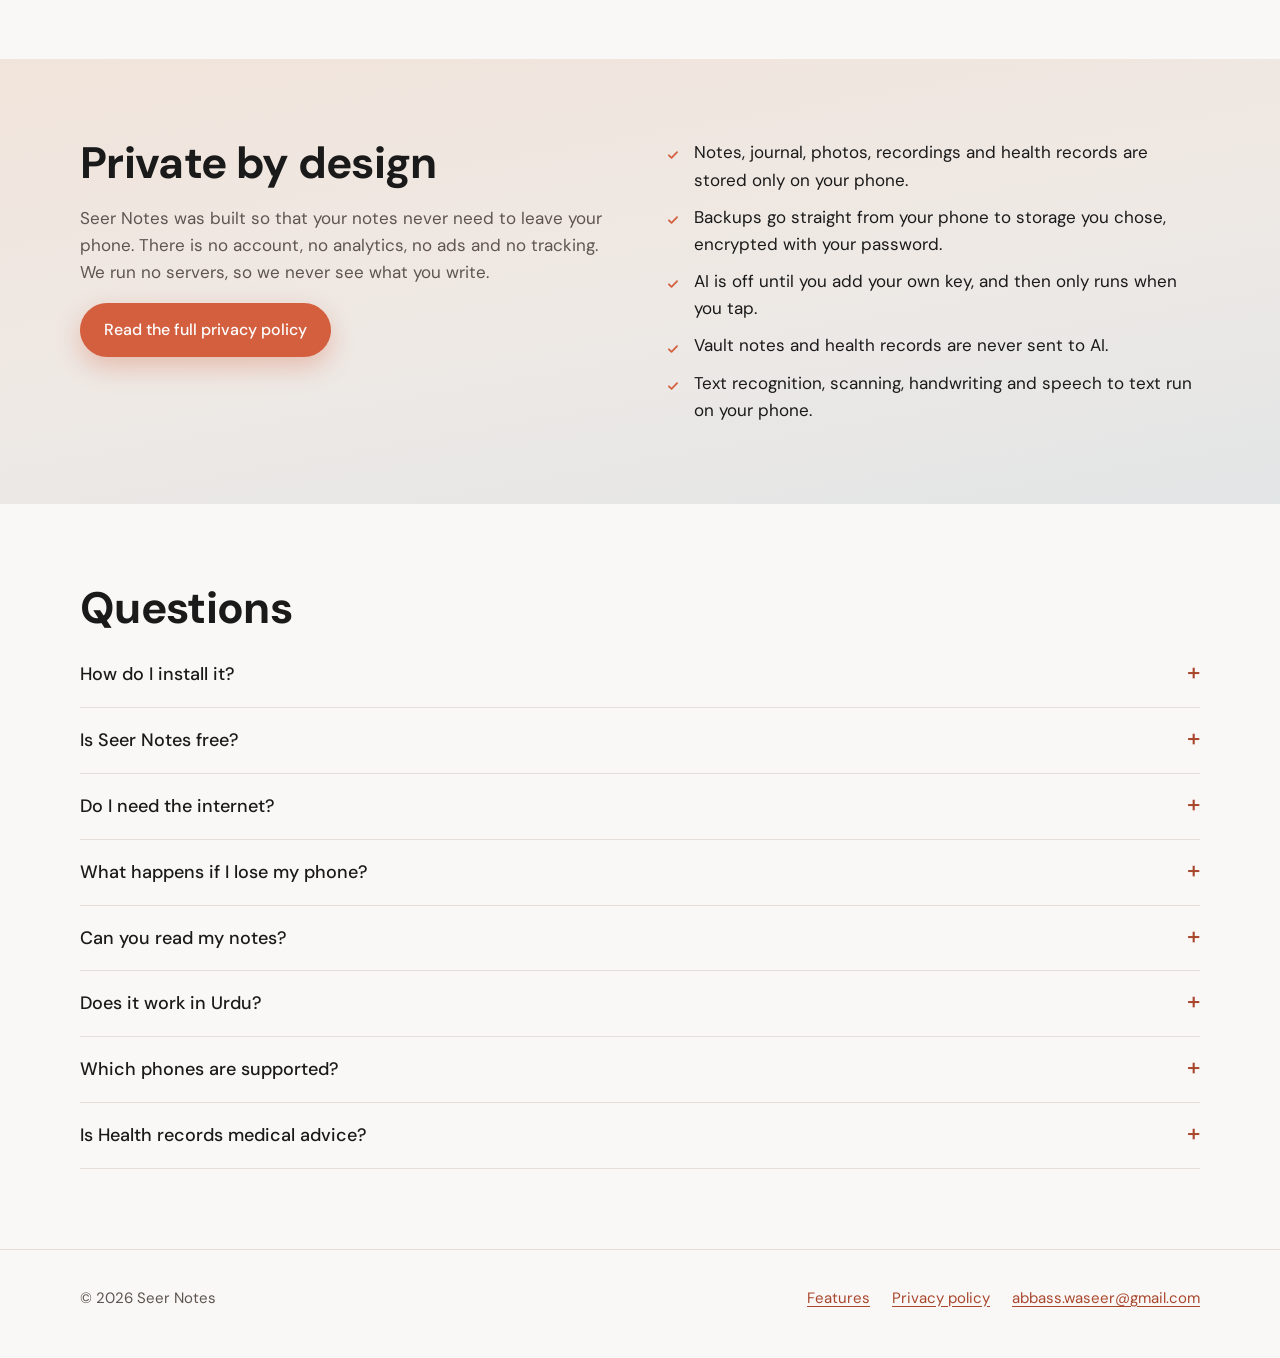
==== commit 1860cc89: "Download for Android + update check in privacy policy" ====
--- a/index.html
+++ b/index.html
@@ -36,10 +36,10 @@
       <h1>Private notes that stay on your phone.</h1>
       <p class="lead">A calm, fast notes app for Android. No account, no sign-in, no ads and no servers. Everything works offline.</p>
       <div class="cta">
-        <a class="btn" href="#features">See every feature</a>
-        <a class="btn ghost" href="privacy.html">Read the privacy policy</a>
+        <a class="btn" href="https://github.com/haaloapp1-design/seernotes-site/releases/latest/download/seer-notes.apk">Download for Android</a>
+        <a class="btn ghost" href="#features">See every feature</a>
       </div>
-      <p class="soon">Coming soon to Google Play.</p>
+      <p class="soon">Free APK for Android 7 or newer. Your phone will ask you to allow installing it. New versions arrive from Settings → Check for updates.</p>
     </div>
     <div class="phone"><img src="img/home.webp" alt="The Seer Notes home screen with a pinned trip checklist, a photo note and colourful note cards" width="540" height="1230"></div>
   </div>
@@ -436,6 +436,7 @@
 <section class="faq" id="faq">
   <div class="wrap">
     <h2 class="section-title">Questions</h2>
+    <details><summary>How do I install it?</summary><p>On your Android phone, tap <a href="https://github.com/haaloapp1-design/seernotes-site/releases/latest/download/seer-notes.apk">Download for Android</a>. Open the downloaded file and, if Android asks, allow your browser to install apps. To update later, open Settings → Check for updates in the app. Updates install over the top and keep your notes.</p></details>
     <details><summary>Is Seer Notes free?</summary><p>Yes. No ads and no account. AI features use your own key from Gemini, Grok or Groq. Some have free tiers, and any costs are between you and that provider.</p></details>
     <details><summary>Do I need the internet?</summary><p>No. Everything works offline. You only need a connection to back up to Google Drive or a WebDAV server, to use AI, or to load a link preview.</p></details>
     <details><summary>What happens if I lose my phone?</summary><p>If you set up a backup, install Seer Notes on your new phone and restore it with your backup password. Without a backup, your notes stay on the old phone only. That's why the app reminds you to set one up.</p></details>
